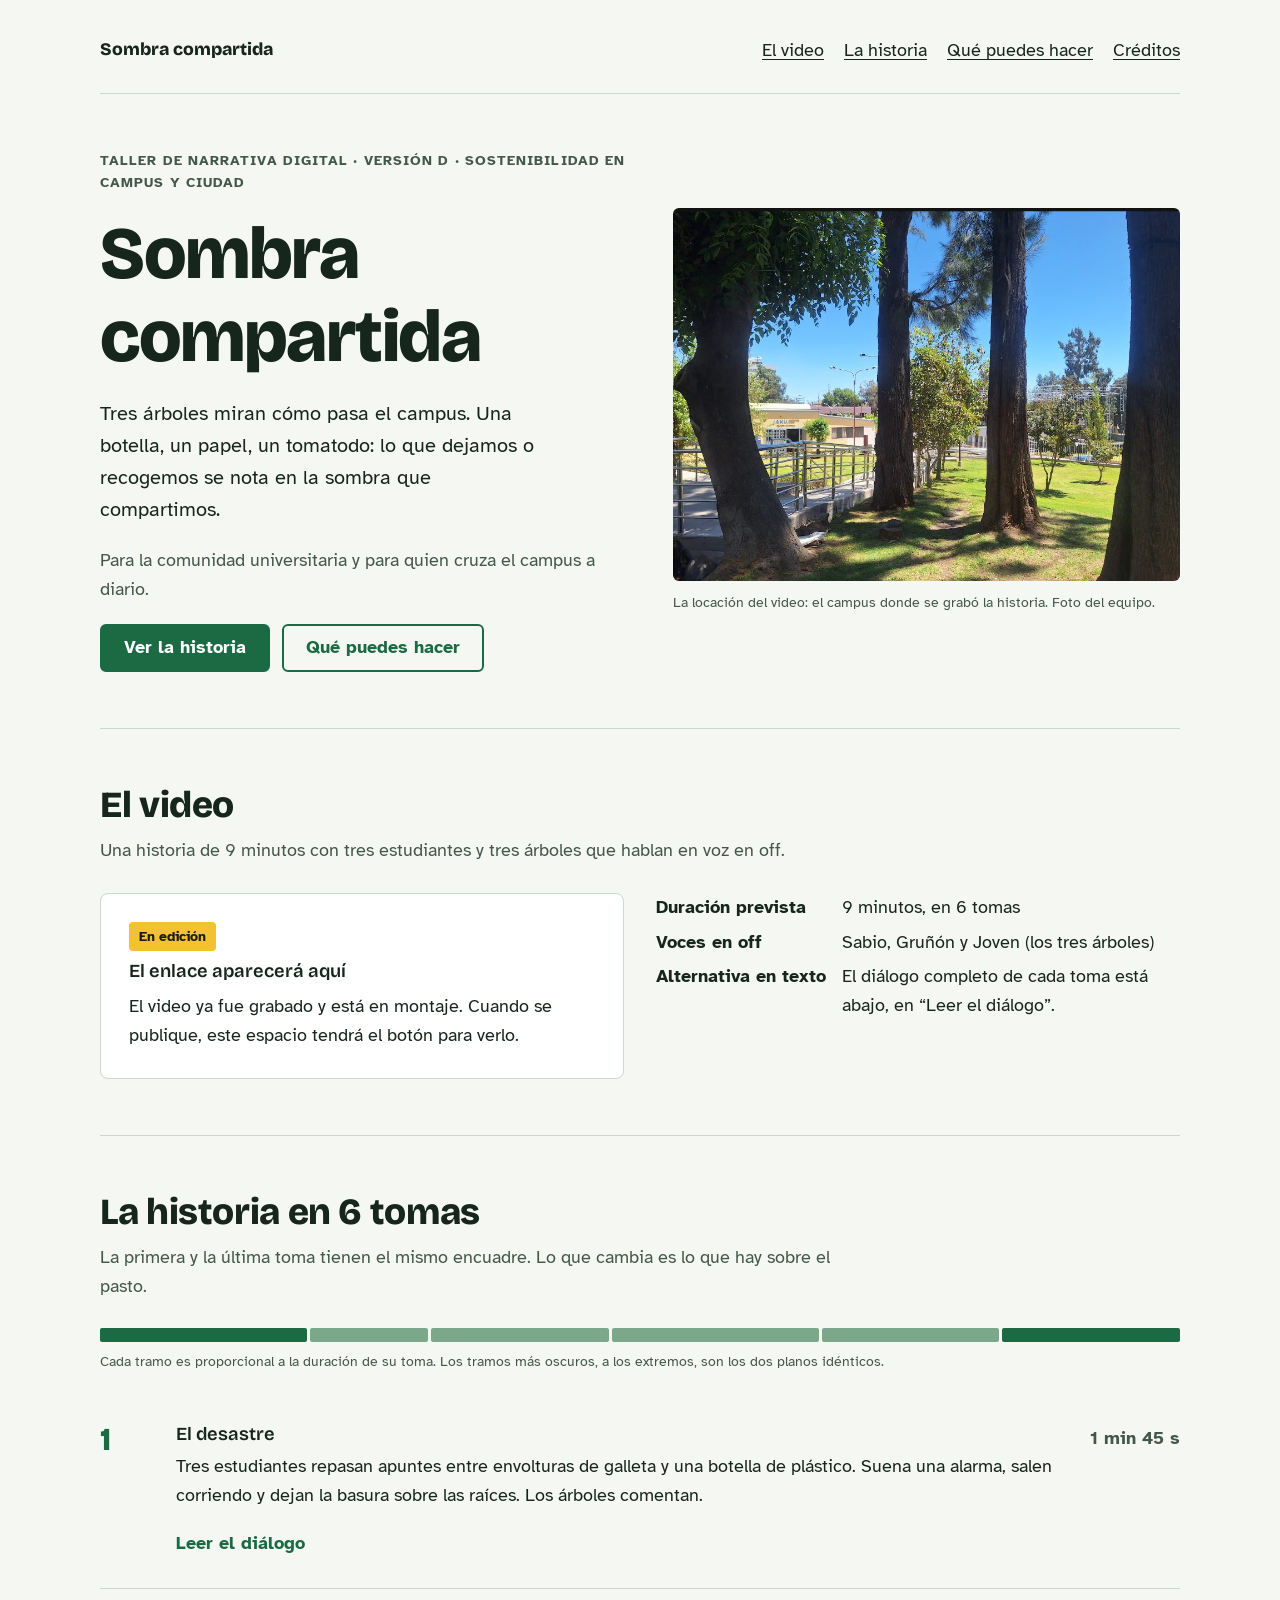
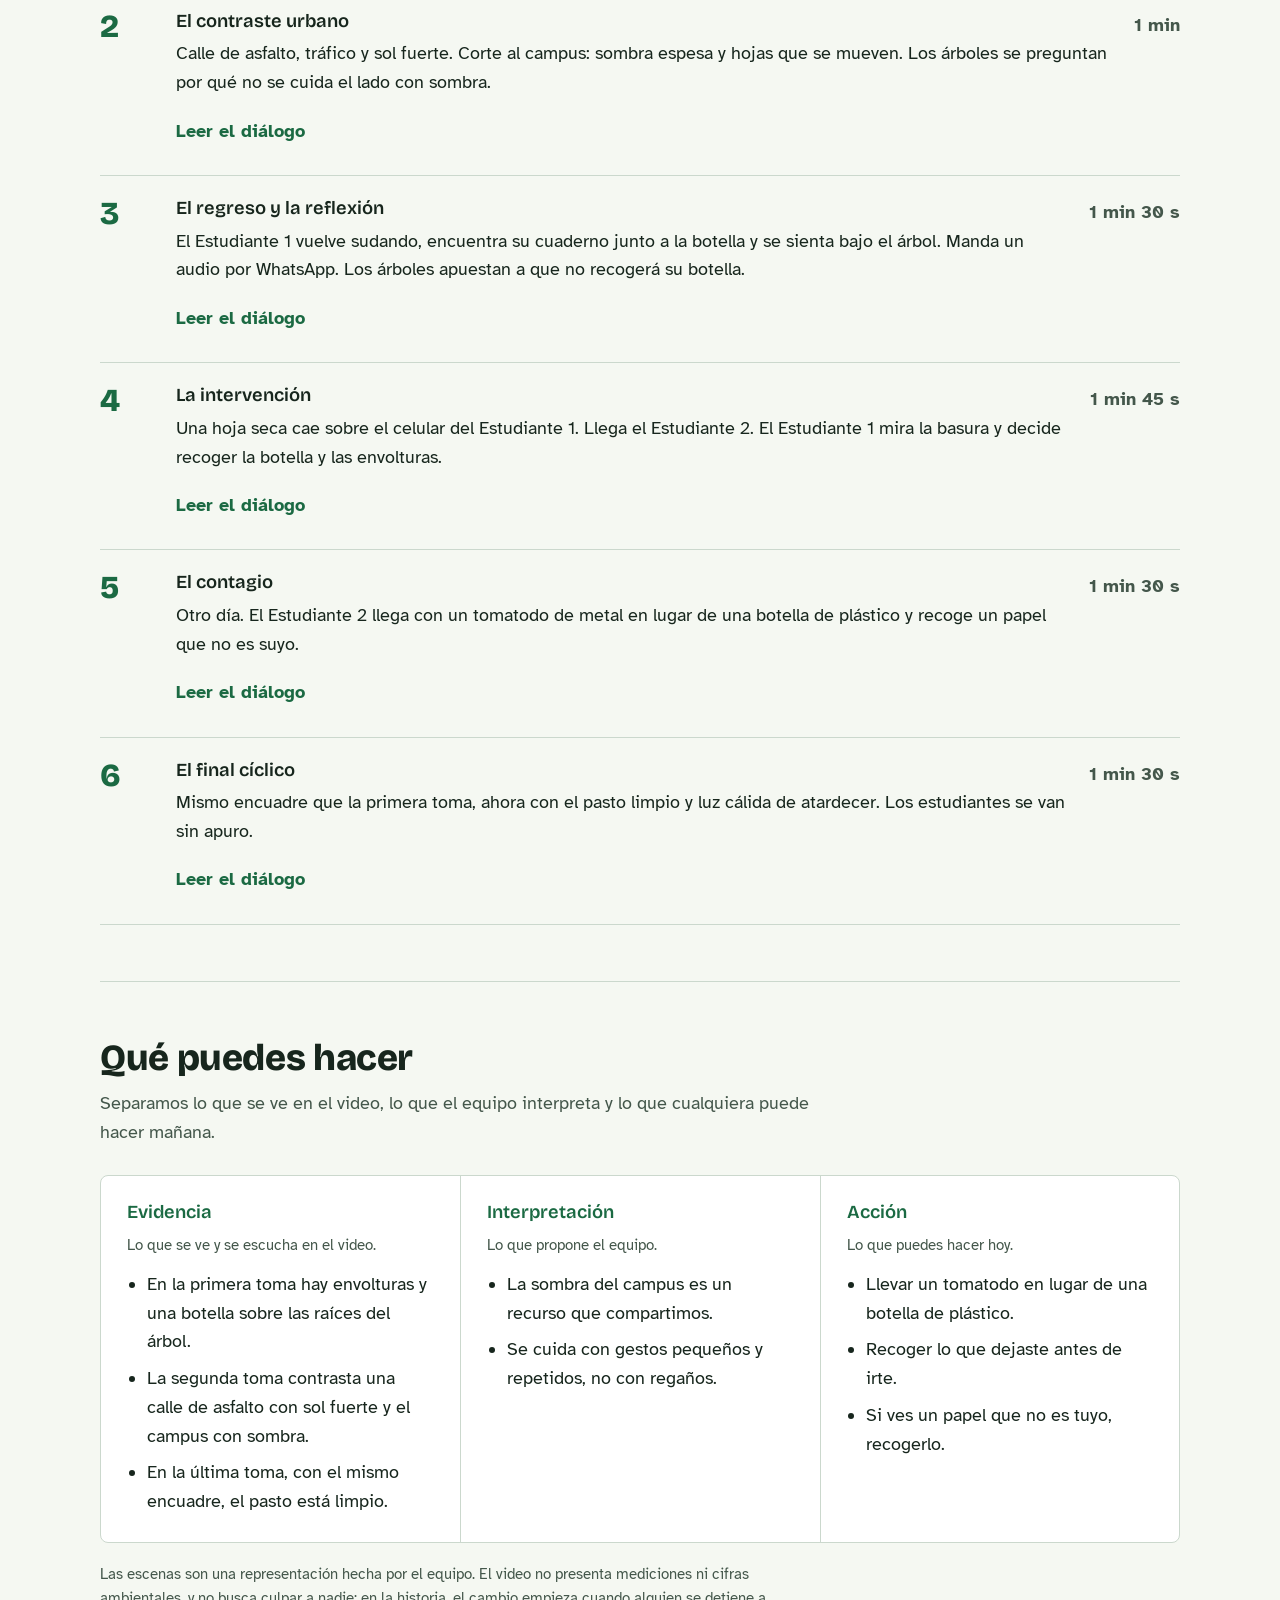
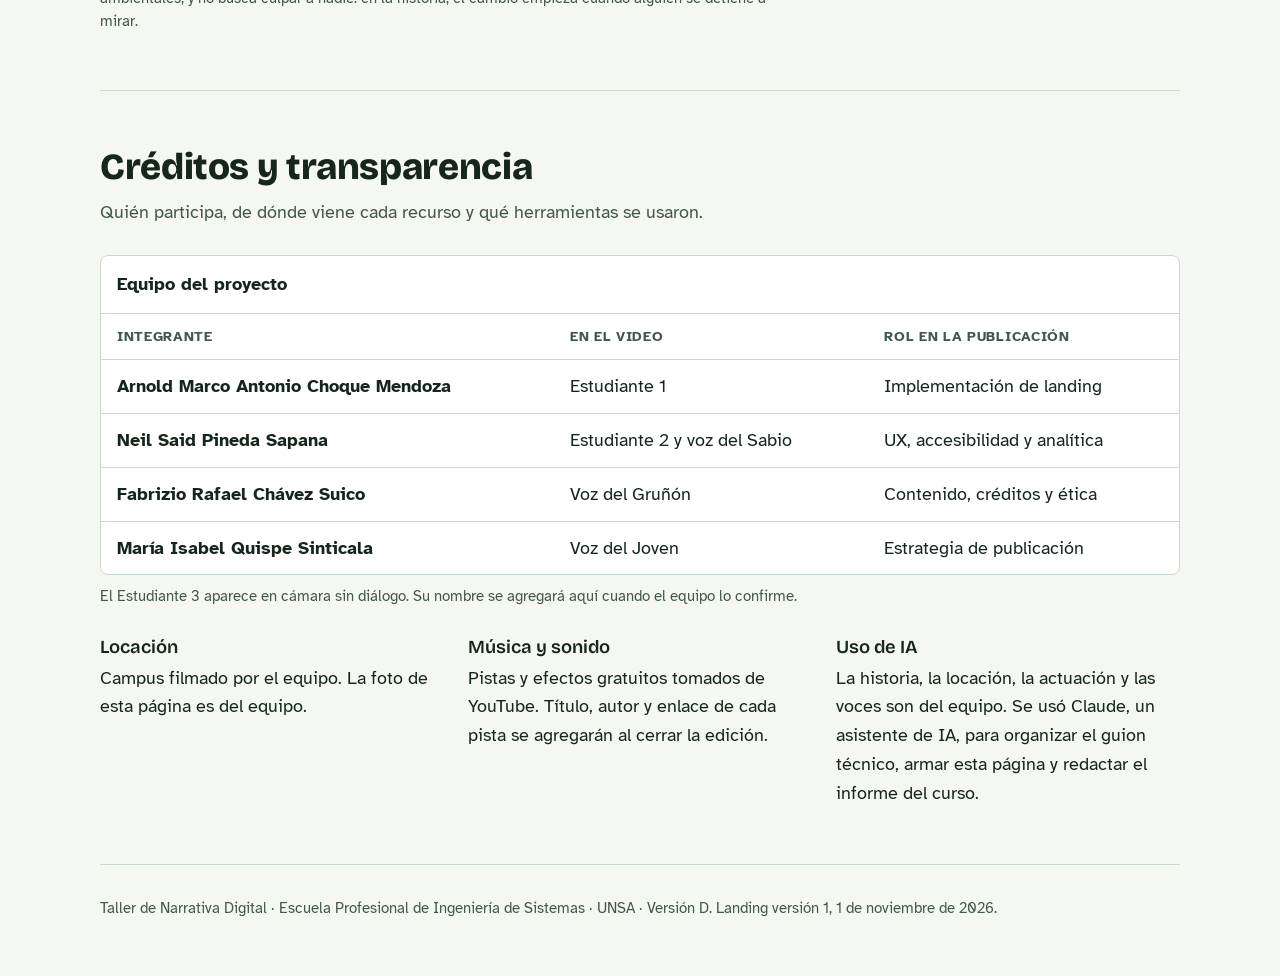
==== index.html @ 6f56a8e7 "Add files via upload" ====
<!doctype html>
<html lang="es">
<head>
<meta charset="utf-8">
<meta name="viewport" content="width=device-width, initial-scale=1, viewport-fit=cover">
<meta name="description" content="Video y landing de Sombra compartida, Taller de Narrativa Digital, UNSA.">
<title>Sombra compartida</title>

<link rel="preconnect" href="https://fonts.googleapis.com">
<link rel="preconnect" href="https://fonts.gstatic.com" crossorigin>
<link rel="stylesheet" href="https://fonts.googleapis.com/css2?family=Atkinson+Hyperlegible:ital,wght@0,400;0,700;1,400&family=Bricolage+Grotesque:opsz,wght@12..96,600;12..96,800&display=swap">
<style>
/* Concepto: página de lectura clara, como la sombra de un árbol sobre el pasto.
   Hero partido (título + foto real de la locación), línea de tiempo proporcional
   de las 6 tomas (la primera y la última comparten color: final cíclico) y una
   sección que separa evidencia, interpretación y acción. */
:root {
  --bg: #F5F8F2;
  --surface: #FFFFFF;
  --fg: #17261D;
  --muted: #44574B;
  --line: #CBD8CD;
  --accent: #1B6A43;
  --accent-ink: #FFFFFF;
  --sun: #F2C230;
  --loop: #1B6A43;
  --mid: #7BA88A;
  --focus: #0B57D0;
  --font-display: "Bricolage Grotesque", "Trebuchet MS", "Segoe UI", sans-serif;
  --font-body: "Atkinson Hyperlegible", "Segoe UI", Verdana, sans-serif;
}
@media (prefers-color-scheme: dark) {
  :root:not([data-theme="light"]) {
    --bg: #0E1913; --surface: #16251C; --fg: #E8F1EA; --muted: #B3C6B8;
    --line: #2C4235; --accent: #8FD8AB; --accent-ink: #0E1913; --sun: #F2C230;
    --loop: #8FD8AB; --mid: #4C7A5C; --focus: #9DC1FF; color-scheme: dark;
  }
}
:root[data-theme="dark"] {
  --bg: #0E1913; --surface: #16251C; --fg: #E8F1EA; --muted: #B3C6B8;
  --line: #2C4235; --accent: #8FD8AB; --accent-ink: #0E1913; --sun: #F2C230;
  --loop: #8FD8AB; --mid: #4C7A5C; --focus: #9DC1FF; color-scheme: dark;
}

* { box-sizing: border-box; }
body {
  background: var(--bg); color: var(--fg);
  font-family: var(--font-body); font-size: 18px; line-height: 1.6;
  padding-left: max(16px, env(safe-area-inset-left, 0px));
  padding-right: max(16px, env(safe-area-inset-right, 0px));
  padding-block: 0;
}
.wrap { max-width: 1080px; margin-inline: auto; }
h1, h2, h3 { font-family: var(--font-display); line-height: 1.12; text-wrap: balance; margin: 0; }
h1 { font-size: clamp(2.6rem, 8vw, 4.6rem); font-weight: 800; letter-spacing: -0.02em; }
h2 { font-size: clamp(1.7rem, 4.5vw, 2.3rem); font-weight: 800; letter-spacing: -0.01em; }
h3 { font-size: 1.15rem; font-weight: 600; }
p { margin: 0; }
a { color: var(--accent); text-underline-offset: 3px; }
:focus-visible { outline: 3px solid var(--focus); outline-offset: 3px; border-radius: 2px; }

.skip { position: absolute; left: 8px; top: -80px; background: var(--fg); color: var(--bg);
  padding: 10px 16px; z-index: 20; border-radius: 4px; }
.skip:focus { top: 8px; }

header.top { display: flex; flex-wrap: wrap; gap: 8px 24px; align-items: center;
  justify-content: space-between; padding-block: 18px; border-bottom: 1px solid var(--line); }
.brand { font-family: var(--font-display); font-weight: 800; font-size: 1.1rem; color: var(--fg); text-decoration: none; }
nav ul { display: flex; flex-wrap: wrap; gap: 4px 20px; list-style: none; margin: 0; padding: 0; }
nav a { display: inline-block; padding: 10px 0; color: var(--fg); min-height: 44px; }

.hero { display: grid; grid-template-columns: 1.05fr 1fr; gap: 40px; align-items: center; padding-block: 56px; }
.eyebrow { font-size: 0.85rem; letter-spacing: 0.08em; text-transform: uppercase; color: var(--muted); font-weight: 700; }
.hero-copy { display: flex; flex-direction: column; gap: 20px; min-width: 0; }
.promise { font-size: 1.25rem; max-width: 34ch; }
.audience { color: var(--muted); max-width: 44ch; }
.cta-row { display: flex; flex-wrap: wrap; gap: 12px; }
.btn { display: inline-flex; align-items: center; min-height: 48px; padding: 0 22px; border-radius: 6px;
  font-weight: 700; text-decoration: none; border: 2px solid var(--accent); }
.btn.primary { background: var(--accent); color: var(--accent-ink); }
.btn.secondary { color: var(--accent); background: transparent; }
figure { margin: 0; min-width: 0; }
figure img { display: block; width: 100%; height: auto; border-radius: 6px; }
figcaption { font-size: 0.9rem; color: var(--muted); margin-top: 10px; }

section { padding-block: 56px; border-top: 1px solid var(--line); }
.section-head { display: flex; flex-direction: column; gap: 10px; max-width: 62ch; margin-bottom: 28px; }
.lead { color: var(--muted); }

/* Video */
.video-box { display: grid; grid-template-columns: 1fr 1fr; gap: 32px; align-items: start; }
.video-state { background: var(--surface); border: 1px solid var(--line); border-radius: 8px; padding: 28px;
  display: flex; flex-direction: column; gap: 10px; min-width: 0; }
.status { display: inline-block; width: fit-content; background: var(--sun); color: #1A1A1A;
  font-weight: 700; font-size: 0.85rem; padding: 4px 10px; border-radius: 4px; }
dl.facts { display: grid; grid-template-columns: auto 1fr; gap: 6px 16px; margin: 0; }
dl.facts dt { font-weight: 700; }
dl.facts dd { margin: 0; }

/* Línea de tiempo */
.strip { display: flex; gap: 3px; height: 14px; margin-bottom: 8px; }
.strip span { border-radius: 2px; background: var(--mid); }
.strip span.loop { background: var(--loop); }
.strip-note { font-size: 0.9rem; color: var(--muted); margin-bottom: 28px; }
ol.tomas { list-style: none; margin: 0; padding: 0; display: grid; gap: 0; counter-reset: toma; }
ol.tomas > li { display: grid; grid-template-columns: 56px 1fr auto; gap: 8px 20px; padding-block: 22px;
  border-bottom: 1px solid var(--line); counter-increment: toma; }
ol.tomas > li::before { content: counter(toma); font-family: var(--font-display); font-weight: 800;
  font-size: 2rem; color: var(--accent); line-height: 1; }
.toma-body { display: flex; flex-direction: column; gap: 8px; min-width: 0; }
.dur { font-weight: 700; white-space: nowrap; color: var(--muted); }
details { margin-top: 4px; }
summary { cursor: pointer; font-weight: 700; color: var(--accent); min-height: 44px; display: flex; align-items: center; }
.dialogo { display: flex; flex-direction: column; gap: 8px; padding: 4px 0 8px; max-width: 62ch; }
.dialogo p b { font-weight: 700; }
.dialogo p i { color: var(--muted); }

/* Evidencia / interpretación / acción */
.triad { display: grid; grid-template-columns: repeat(3, 1fr); gap: 0; border: 1px solid var(--line);
  border-radius: 8px; background: var(--surface); overflow: hidden; }
.triad > div { padding: 26px; display: flex; flex-direction: column; gap: 12px; min-width: 0; }
.triad > div + div { border-left: 1px solid var(--line); }
.triad h3 { color: var(--accent); }
.triad ul { margin: 0; padding-left: 1.1em; display: flex; flex-direction: column; gap: 8px; }
.small { font-size: 0.92rem; color: var(--muted); }
.callout { margin-top: 20px; max-width: 70ch; }

/* Créditos */
.table-scroll { overflow-x: auto; border: 1px solid var(--line); border-radius: 8px; background: var(--surface); }
table { border-collapse: collapse; width: 100%; min-width: 560px; }
caption { text-align: left; padding: 14px 16px; font-weight: 700; }
th, td { text-align: left; padding: 12px 16px; border-top: 1px solid var(--line); vertical-align: top; }
thead th { font-size: 0.85rem; letter-spacing: 0.05em; text-transform: uppercase; color: var(--muted); }
.credits-grid { display: grid; grid-template-columns: repeat(3, 1fr); gap: 24px; margin-top: 28px; }
.credits-grid > div { display: flex; flex-direction: column; gap: 6px; min-width: 0; }

footer { border-top: 1px solid var(--line); padding-block: 32px 48px; color: var(--muted); font-size: 0.92rem; }

@media (max-width: 800px) {
  .hero, .video-box { grid-template-columns: 1fr; }
  .hero { padding-block: 36px; gap: 28px; }
  .triad, .credits-grid { grid-template-columns: 1fr; }
  .triad > div + div { border-left: 0; border-top: 1px solid var(--line); }
  ol.tomas > li { grid-template-columns: 40px 1fr; }
  ol.tomas > li .dur { grid-column: 2; }
  section { padding-block: 40px; }
}
@media (prefers-reduced-motion: reduce) { * { scroll-behavior: auto !important; } }
</style>
</head>
<body>

<div lang="es">
<a class="skip" href="#contenido">Saltar al contenido</a>

<div class="wrap">
  <header class="top">
    <a class="brand" href="#inicio">Sombra compartida</a>
    <nav aria-label="Secciones de la página">
      <ul>
        <li><a href="#video">El video</a></li>
        <li><a href="#historia">La historia</a></li>
        <li><a href="#accion">Qué puedes hacer</a></li>
        <li><a href="#creditos">Créditos</a></li>
      </ul>
    </nav>
  </header>

  <main id="contenido">
    <div class="hero" id="inicio">
      <div class="hero-copy">
        <p class="eyebrow">Taller de Narrativa Digital · Versión D · Sostenibilidad en campus y ciudad</p>
        <h1>Sombra compartida</h1>
        <p class="promise">Tres árboles miran cómo pasa el campus. Una botella, un papel, un tomatodo: lo que dejamos o recogemos se nota en la sombra que compartimos.</p>
        <p class="audience">Para la comunidad universitaria y para quien cruza el campus a diario.</p>
        <div class="cta-row">
          <a class="btn primary" href="#historia">Ver la historia</a>
          <a class="btn secondary" href="#accion">Qué puedes hacer</a>
        </div>
      </div>
      <figure>
        <img src="[data-uri]" width="912" height="671"
          alt="Césped del campus con tres troncos grandes de árboles en primer plano. La sombra de las copas cae sobre el pasto. A la izquierda hay un pasamanos metálico y, al fondo, un edificio bajo bajo un cielo despejado.">
        <figcaption>La locación del video: el campus donde se grabó la historia. Foto del equipo.</figcaption>
      </figure>
    </div>

    <section id="video" aria-labelledby="t-video">
      <div class="section-head">
        <h2 id="t-video">El video</h2>
        <p class="lead">Una historia de 9 minutos con tres estudiantes y tres árboles que hablan en voz en off.</p>
      </div>
      <div class="video-box">
        <div class="video-state">
          <span class="status">En edición</span>
          <h3>El enlace aparecerá aquí</h3>
          <p>El video ya fue grabado y está en montaje. Cuando se publique, este espacio tendrá el botón para verlo.</p>
        </div>
        <dl class="facts">
          <dt>Duración prevista</dt><dd>9 minutos, en 6 tomas</dd>
          <dt>Voces en off</dt><dd>Sabio, Gruñón y Joven (los tres árboles)</dd>
          <dt>Alternativa en texto</dt><dd>El diálogo completo de cada toma está abajo, en “Leer el diálogo”.</dd>
        </dl>
      </div>
    </section>

    <section id="historia" aria-labelledby="t-historia">
      <div class="section-head">
        <h2 id="t-historia">La historia en 6 tomas</h2>
        <p class="lead">La primera y la última toma tienen el mismo encuadre. Lo que cambia es lo que hay sobre el pasto.</p>
      </div>
      <div class="strip" aria-hidden="true">
        <span class="loop" style="flex: 105"></span>
        <span style="flex: 60"></span>
        <span style="flex: 90"></span>
        <span style="flex: 105"></span>
        <span style="flex: 90"></span>
        <span class="loop" style="flex: 90"></span>
      </div>
      <p class="strip-note">Cada tramo es proporcional a la duración de su toma. Los tramos más oscuros, a los extremos, son los dos planos idénticos.</p>

      <ol class="tomas">
        <li>
          <div class="toma-body">
            <h3>El desastre</h3>
            <p>Tres estudiantes repasan apuntes entre envolturas de galleta y una botella de plástico. Suena una alarma, salen corriendo y dejan la basura sobre las raíces. Los árboles comentan.</p>
            <details><summary>Leer el diálogo</summary>
              <div class="dialogo">
                <p><b>Estudiante 1:</b> No entiendo nada de esta lectura. El profe de Estadística no va a perdonar ni un minuto de tardanza.</p>
                <p><b>Estudiante 2:</b> Ya, relájate. Come algo, te va a bajar el azúcar. <i>(Señala los restos de galleta).</i> ¡Uy, son las 10:05!</p>
                <p><b>Estudiante 1:</b> ¡Corre, corre!</p>
                <p><i>Los estudiantes agarran sus mochilas y salen corriendo. Dejan la basura sobre las raíces. Silencio, solo el viento.</i></p>
                <p><b>Gruñón (voz en off):</b> ¡Bravo! ¡Excelente! ¡Aplausos para la juventud del futuro! Otra botella para mi colección. A este paso me van a brotar tapas de refresco en lugar de hojas.</p>
                <p><b>Sabio (voz en off):</b> Inhala, vecino... exhala. Tienen exámenes. La mente humana se llena tanto de números que olvidan dónde pisan.</p>
                <p><b>Joven (voz en off):</b> Disculpen... ¿qué es un examen? ¿Es esa plaga que les hace tirar hojas que no se pudren?</p>
                <p><b>Gruñón (voz en off):</b> Peor, renacuajo. Se llama “indiferencia”.</p>
              </div>
            </details>
          </div>
          <p class="dur">1 min 45 s</p>
        </li>
        <li>
          <div class="toma-body">
            <h3>El contraste urbano</h3>
            <p>Calle de asfalto, tráfico y sol fuerte. Corte al campus: sombra espesa y hojas que se mueven. Los árboles se preguntan por qué no se cuida el lado con sombra.</p>
            <details><summary>Leer el diálogo</summary>
              <div class="dialogo">
                <p><b>Joven (voz en off):</b> Pero... si allá afuera el aire raspa y quema, ¿por qué no cuidan este lado donde hay sombra?</p>
                <p><b>Sabio (voz en off):</b> Porque viven en una ciudad de cemento y creen que la naturaleza es solo un adorno en su camino.</p>
                <p><b>Gruñón (voz en off):</b> Adorno mi corteza. ¡Somos el único aire acondicionado que funciona gratis en diez cuadras a la redonda y nos pagan con basura!</p>
              </div>
            </details>
          </div>
          <p class="dur">1 min</p>
        </li>
        <li>
          <div class="toma-body">
            <h3>El regreso y la reflexión</h3>
            <p>El Estudiante 1 vuelve sudando, encuentra su cuaderno junto a la botella y se sienta bajo el árbol. Manda un audio por WhatsApp. Los árboles apuestan a que no recogerá su botella.</p>
            <details><summary>Leer el diálogo</summary>
              <div class="dialogo">
                <p><b>Estudiante 1</b> <i>(grabando audio, voz cansada)</i><b>:</b> Sí, encontré el cuaderno... No, no te imaginas el horno que es la avenida allá afuera. El asfalto literalmente quema. Me quedo cinco minutos aquí en la sombra respirando y voy para allá.</p>
                <p><b>Gruñón (voz en off):</b> Míralo. Viene a usar mi Wi-Fi de sombra y a ignorar su propia botella. Apostamos cien litros de savia a que no la recoge.</p>
                <p><b>Sabio (voz en off):</b> Observa, aprendiz. A veces, la piel necesita sentir el calor del asfalto para valorar la frescura de una hoja.</p>
              </div>
            </details>
          </div>
          <p class="dur">1 min 30 s</p>
        </li>
        <li>
          <div class="toma-body">
            <h3>La intervención</h3>
            <p>Una hoja seca cae sobre el celular del Estudiante 1. Llega el Estudiante 2. El Estudiante 1 mira la basura y decide recoger la botella y las envolturas.</p>
            <details><summary>Leer el diálogo</summary>
              <div class="dialogo">
                <p><b>Estudiante 2:</b> ¿Qué haces ahí pasmado? Pensé que ya venías.</p>
                <p><b>Estudiante 1</b> <i>(mirando la hoja y luego la basura en el suelo)</i><b>:</b> Mira esto. Afuera no se puede ni respirar por el humo, y el único lugar que nos da sombra gratis lo tenemos así. Parecemos idiotas.</p>
                <p><b>Estudiante 2:</b> Es solo una botella. Más tarde pasa el personal de limpieza.</p>
                <p><b>Estudiante 1:</b> Ese es el problema. Siempre creemos que es trabajo de otro. <i>(Se agacha y recoge la botella y las envolturas).</i> Estudiamos para arreglar el país y ni siquiera cuidamos donde nos sentamos. Vamos.</p>
                <p><b>Joven (voz en off):</b> ¡Se dio cuenta! ¡Se llevó la plaga de colores!</p>
                <p><b>Gruñón (voz en off)</b> <i>(murmurando)</i><b>:</b> Bueno... supongo que no todos tienen la madera podrida.</p>
              </div>
            </details>
          </div>
          <p class="dur">1 min 45 s</p>
        </li>
        <li>
          <div class="toma-body">
            <h3>El contagio</h3>
            <p>Otro día. El Estudiante 2 llega con un tomatodo de metal en lugar de una botella de plástico y recoge un papel que no es suyo.</p>
            <details><summary>Leer el diálogo</summary>
              <div class="dialogo">
                <p><b>Estudiante 2</b> <i>(mostrando el tomatodo)</i><b>:</b> Me compré el que me dijiste. Al menos aquí el agua aguanta fría toda la mañana.</p>
                <p><b>Estudiante 1:</b> Y le ahorraste un par de botellas al abuelo de aquí. <i>(Le da un par de palmadas suaves al tronco del árbol).</i></p>
                <p><b>Gruñón (voz en off):</b> Oye, oye, sin confianzas... aunque... que me rasque un poquito más a la izquierda no estaría mal.</p>
                <p><b>Sabio (voz en off):</b> Te lo dije, vecino. La sostenibilidad no nace de un regaño. Nace cuando entienden que no somos un adorno, somos su refugio.</p>
              </div>
            </details>
          </div>
          <p class="dur">1 min 30 s</p>
        </li>
        <li>
          <div class="toma-body">
            <h3>El final cíclico</h3>
            <p>Mismo encuadre que la primera toma, ahora con el pasto limpio y luz cálida de atardecer. Los estudiantes se van sin apuro.</p>
            <details><summary>Leer el diálogo</summary>
              <div class="dialogo">
                <p><b>Estudiante 2:</b> Hora de irnos. ¿Llevan todo?</p>
                <p><b>Estudiante 1</b> <i>(revisando el pasto)</i><b>:</b> Todo limpio. Nos vemos.</p>
                <p><b>Joven (voz en off):</b> Creo que sí están aprendiendo, señor Sabio.</p>
                <p><b>Gruñón (voz en off)</b> <i>(suspiro relajado)</i><b>:</b> Ah... qué paz. Ya casi no extraño el ruido del plástico.</p>
                <p><b>Sabio (voz en off):</b> Mientras cuiden de nuestras raíces, nosotros seguiremos dándoles sombra para cambiar su ciudad.</p>
              </div>
            </details>
          </div>
          <p class="dur">1 min 30 s</p>
        </li>
      </ol>
    </section>

    <section id="accion" aria-labelledby="t-accion">
      <div class="section-head">
        <h2 id="t-accion">Qué puedes hacer</h2>
        <p class="lead">Separamos lo que se ve en el video, lo que el equipo interpreta y lo que cualquiera puede hacer mañana.</p>
      </div>
      <div class="triad">
        <div>
          <h3>Evidencia</h3>
          <p class="small">Lo que se ve y se escucha en el video.</p>
          <ul>
            <li>En la primera toma hay envolturas y una botella sobre las raíces del árbol.</li>
            <li>La segunda toma contrasta una calle de asfalto con sol fuerte y el campus con sombra.</li>
            <li>En la última toma, con el mismo encuadre, el pasto está limpio.</li>
          </ul>
        </div>
        <div>
          <h3>Interpretación</h3>
          <p class="small">Lo que propone el equipo.</p>
          <ul>
            <li>La sombra del campus es un recurso que compartimos.</li>
            <li>Se cuida con gestos pequeños y repetidos, no con regaños.</li>
          </ul>
        </div>
        <div>
          <h3>Acción</h3>
          <p class="small">Lo que puedes hacer hoy.</p>
          <ul>
            <li>Llevar un tomatodo en lugar de una botella de plástico.</li>
            <li>Recoger lo que dejaste antes de irte.</li>
            <li>Si ves un papel que no es tuyo, recogerlo.</li>
          </ul>
        </div>
      </div>
      <p class="callout small">Las escenas son una representación hecha por el equipo. El video no presenta mediciones ni cifras ambientales, y no busca culpar a nadie: en la historia, el cambio empieza cuando alguien se detiene a mirar.</p>
    </section>

    <section id="creditos" aria-labelledby="t-creditos">
      <div class="section-head">
        <h2 id="t-creditos">Créditos y transparencia</h2>
        <p class="lead">Quién participa, de dónde viene cada recurso y qué herramientas se usaron.</p>
      </div>
      <div class="table-scroll" role="region" aria-label="Tabla de créditos, desplazable en horizontal" tabindex="0">
        <table>
          <caption>Equipo del proyecto</caption>
          <thead>
            <tr><th scope="col">Integrante</th><th scope="col">En el video</th><th scope="col">Rol en la publicación</th></tr>
          </thead>
          <tbody>
            <tr><th scope="row">Arnold Marco Antonio Choque Mendoza</th><td>Estudiante 1</td><td>Implementación de landing</td></tr>
            <tr><th scope="row">Neil Said Pineda Sapana</th><td>Estudiante 2 y voz del Sabio</td><td>UX, accesibilidad y analítica</td></tr>
            <tr><th scope="row">Fabrizio Rafael Chávez Suico</th><td>Voz del Gruñón</td><td>Contenido, créditos y ética</td></tr>
            <tr><th scope="row">María Isabel Quispe Sinticala</th><td>Voz del Joven</td><td>Estrategia de publicación</td></tr>
          </tbody>
        </table>
      </div>
      <p class="small" style="margin-top:10px">El Estudiante 3 aparece en cámara sin diálogo. Su nombre se agregará aquí cuando el equipo lo confirme.</p>

      <div class="credits-grid">
        <div>
          <h3>Locación</h3>
          <p>Campus filmado por el equipo. La foto de esta página es del equipo.</p>
        </div>
        <div>
          <h3>Música y sonido</h3>
          <p>Pistas y efectos gratuitos tomados de YouTube. Título, autor y enlace de cada pista se agregarán al cerrar la edición.</p>
        </div>
        <div>
          <h3>Uso de IA</h3>
          <p>La historia, la locación, la actuación y las voces son del equipo. Se usó Claude, un asistente de IA, para organizar el guion técnico, armar esta página y redactar el informe del curso.</p>
        </div>
      </div>
    </section>
  </main>

  <footer>
    <p>Taller de Narrativa Digital · Escuela Profesional de Ingeniería de Sistemas · UNSA · Versión D. Landing versión 1, 1 de noviembre de 2026.</p>
  </footer>
</div>
</div>

</body>
</html>
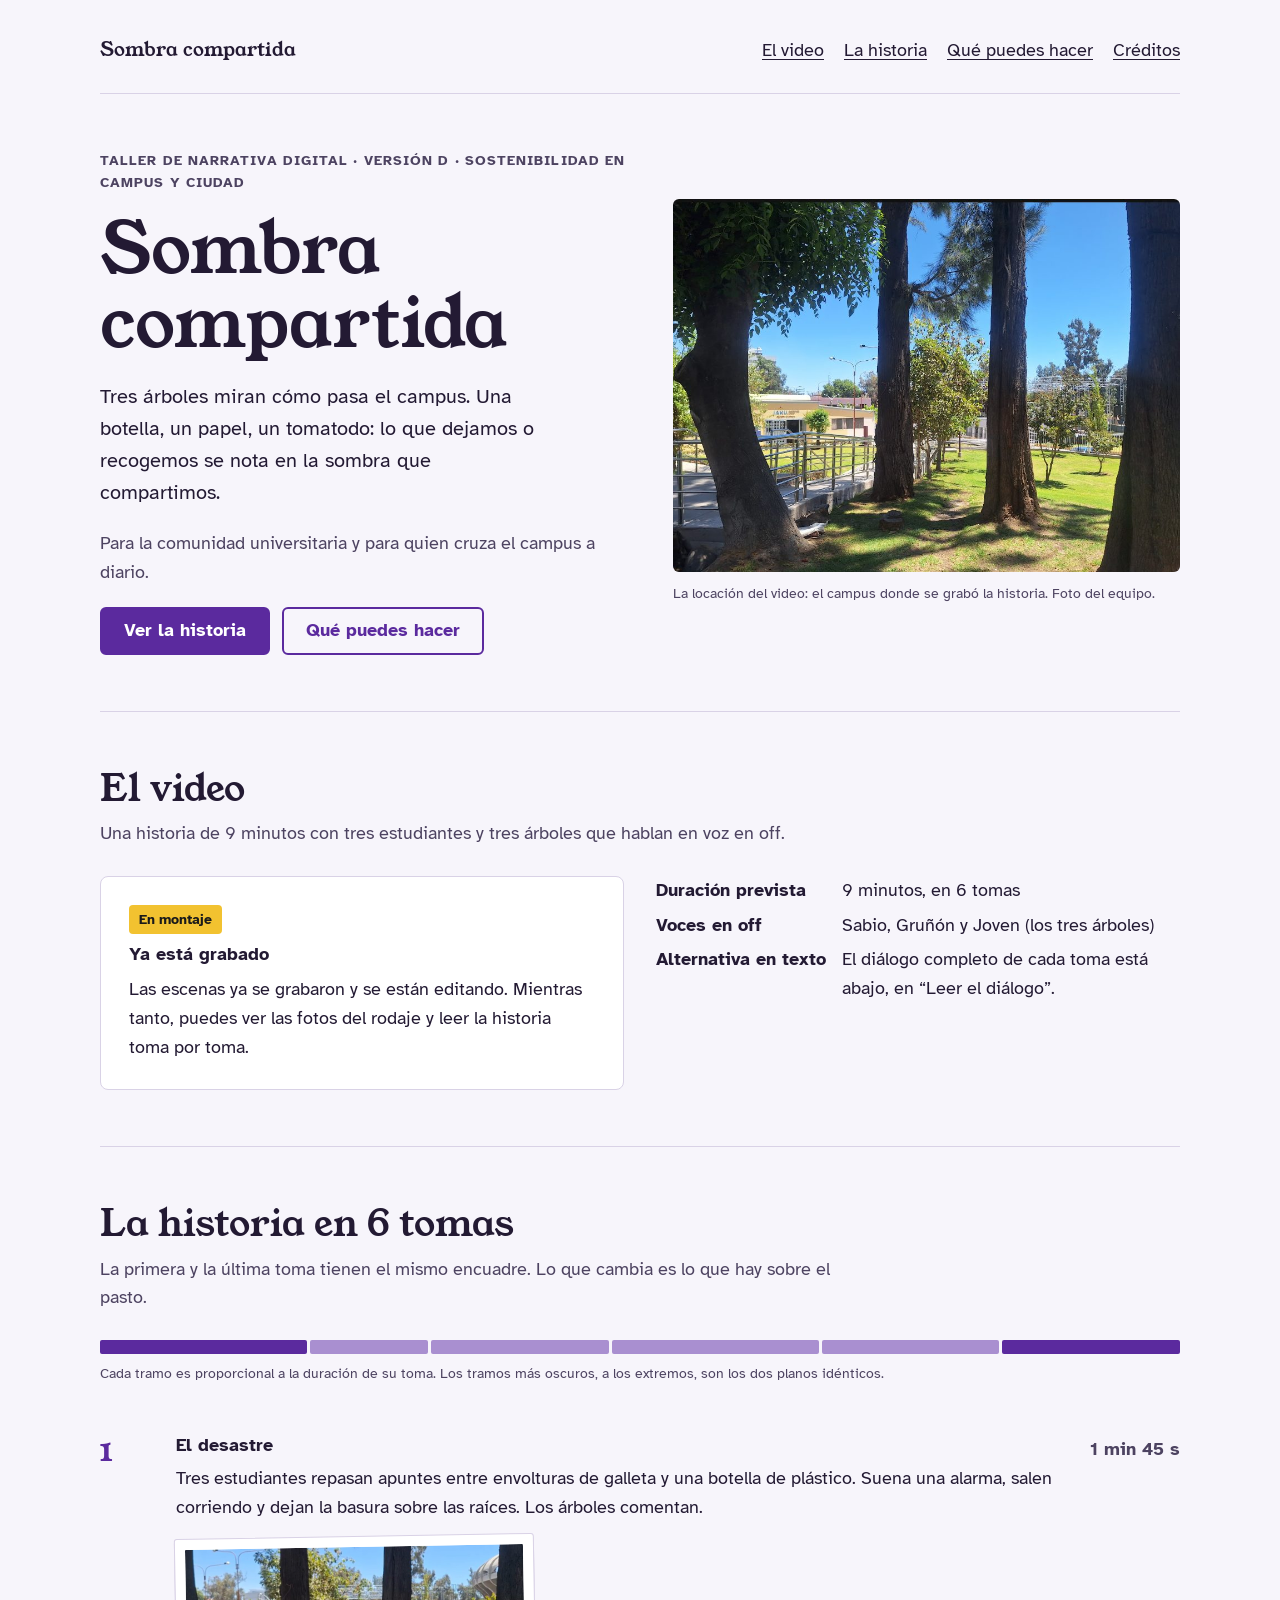
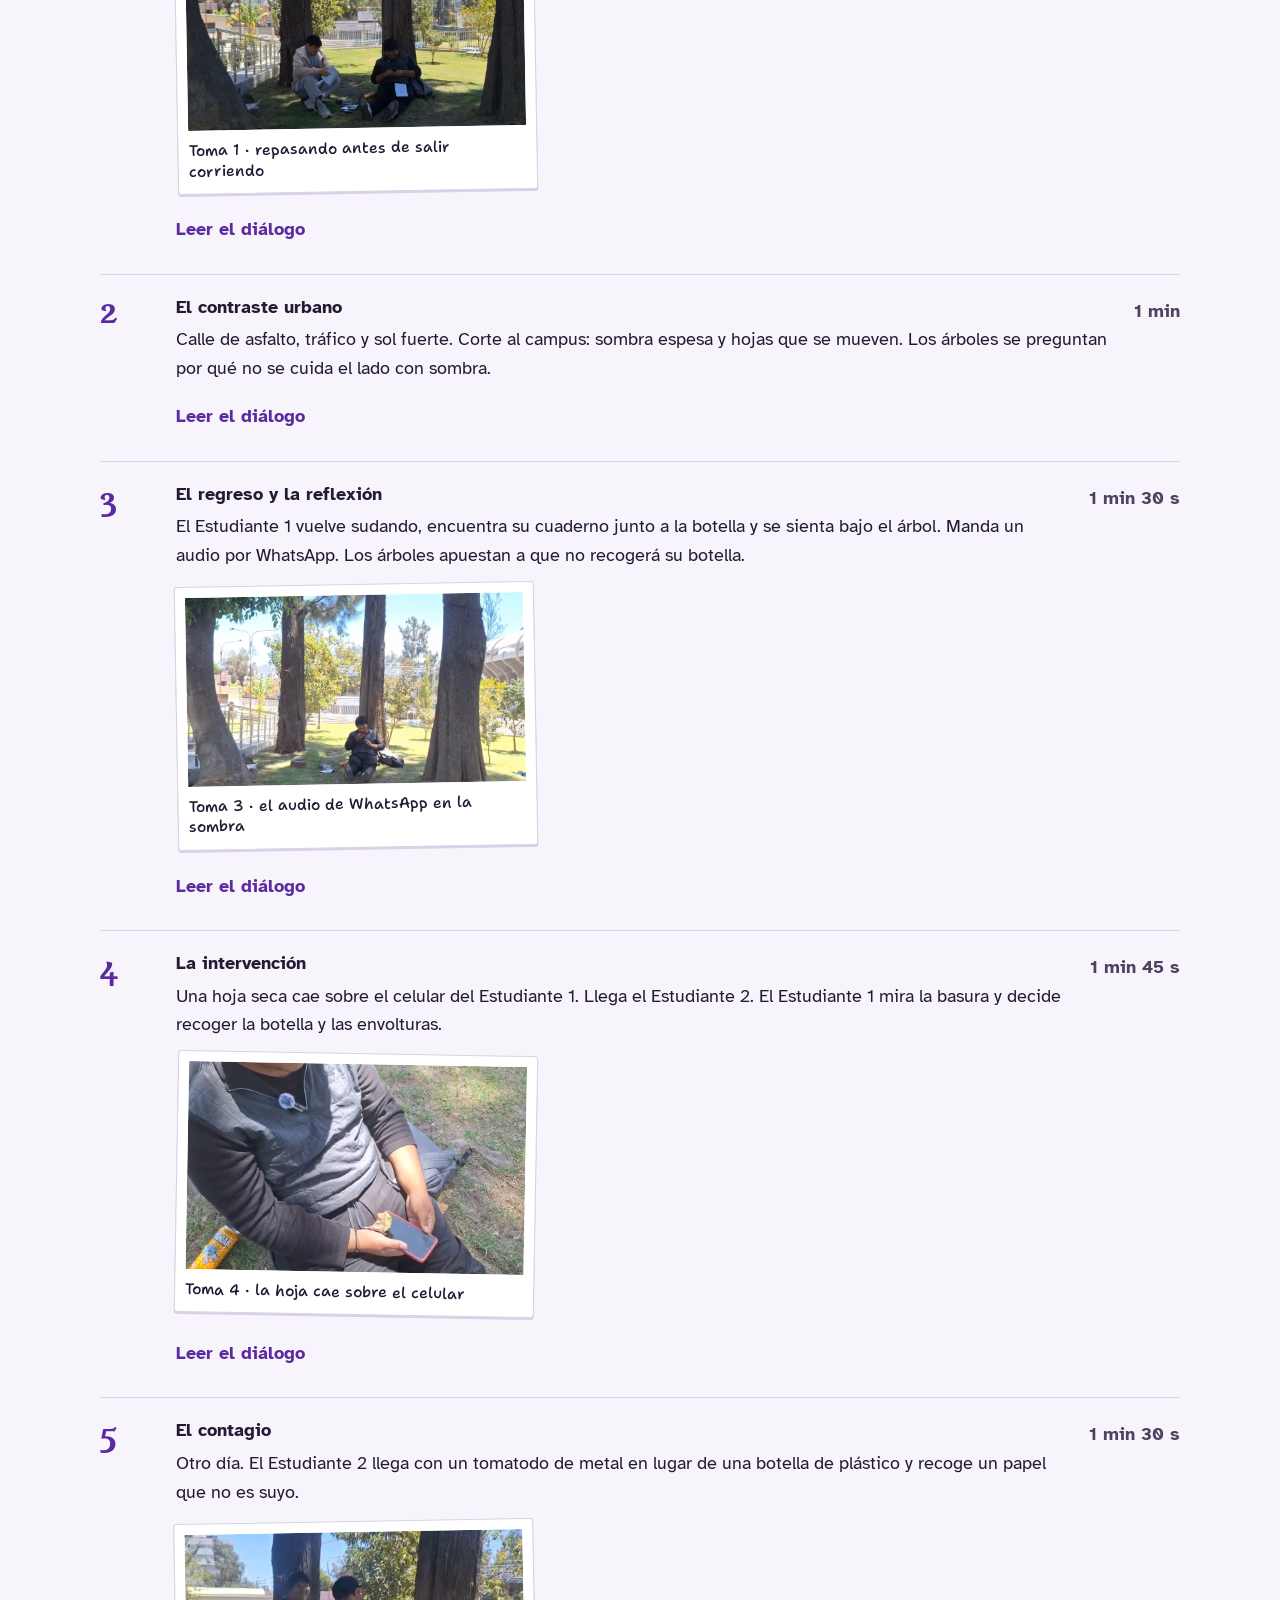
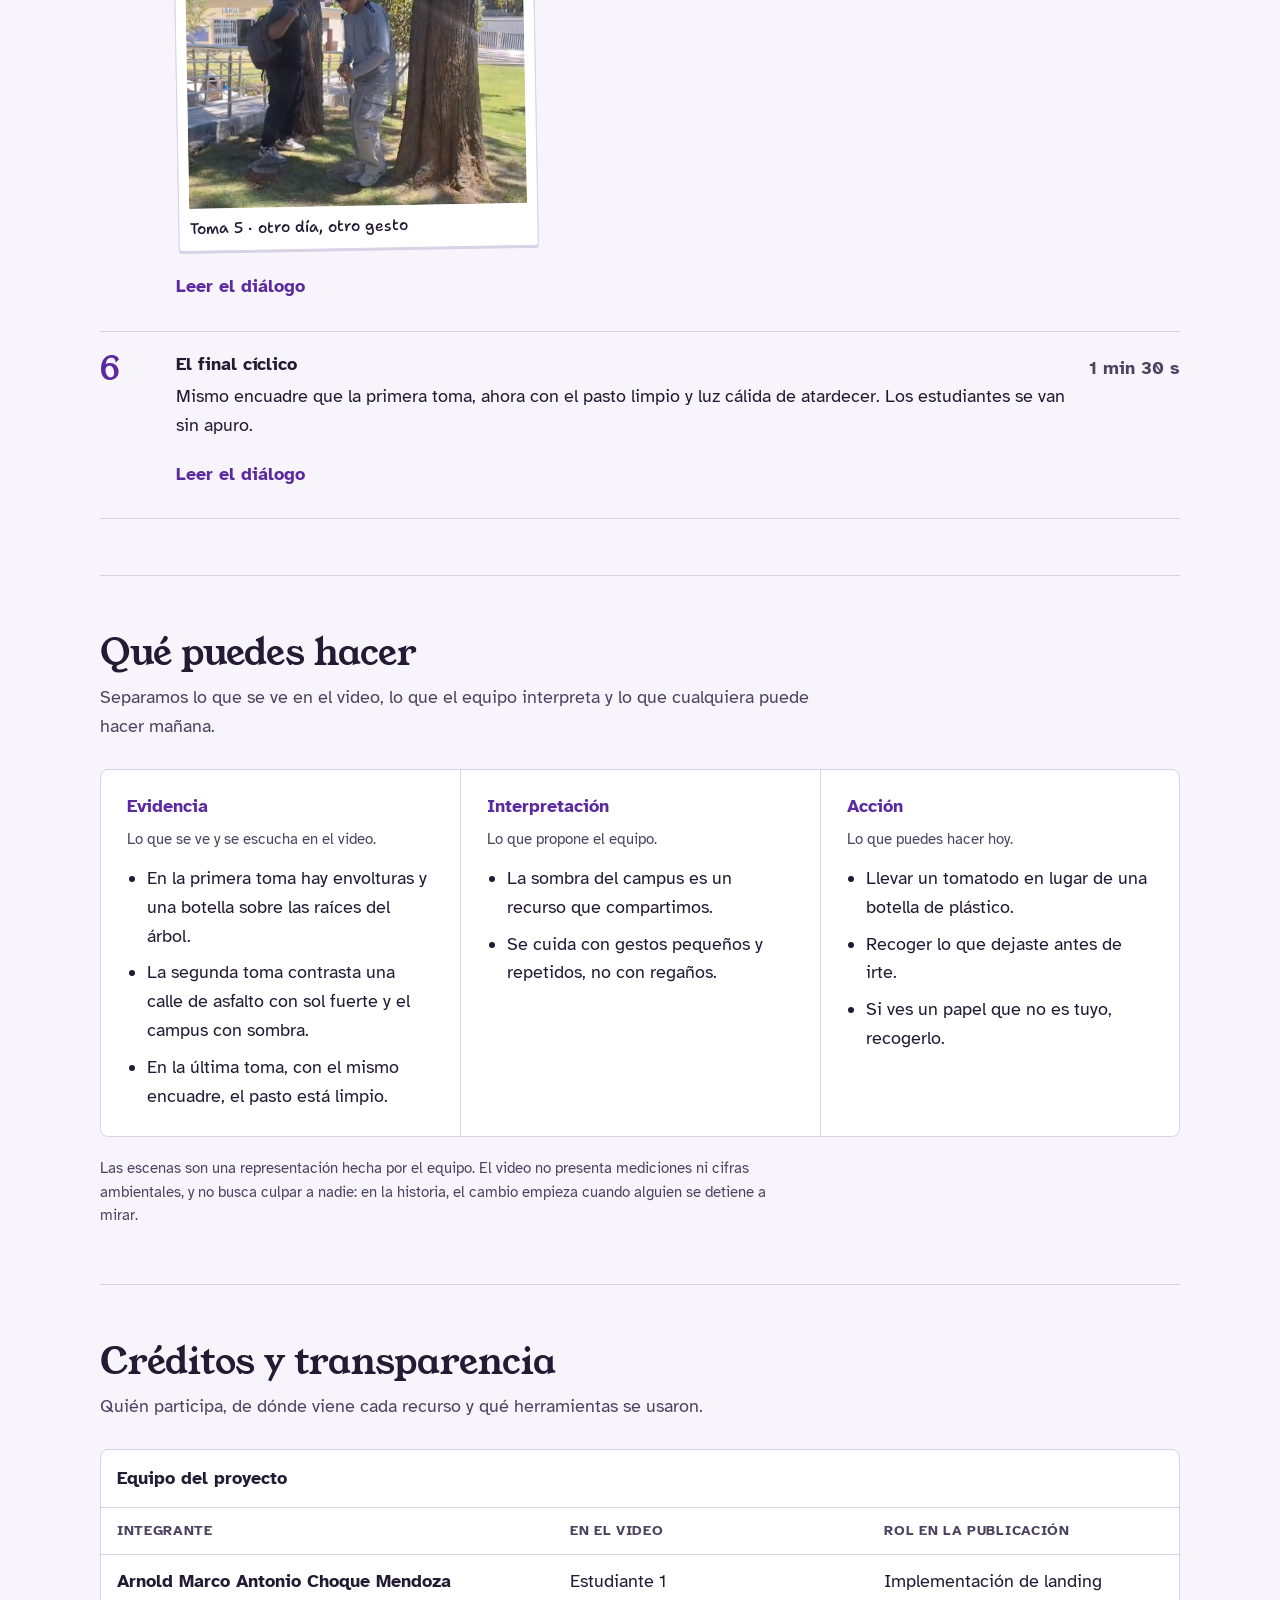
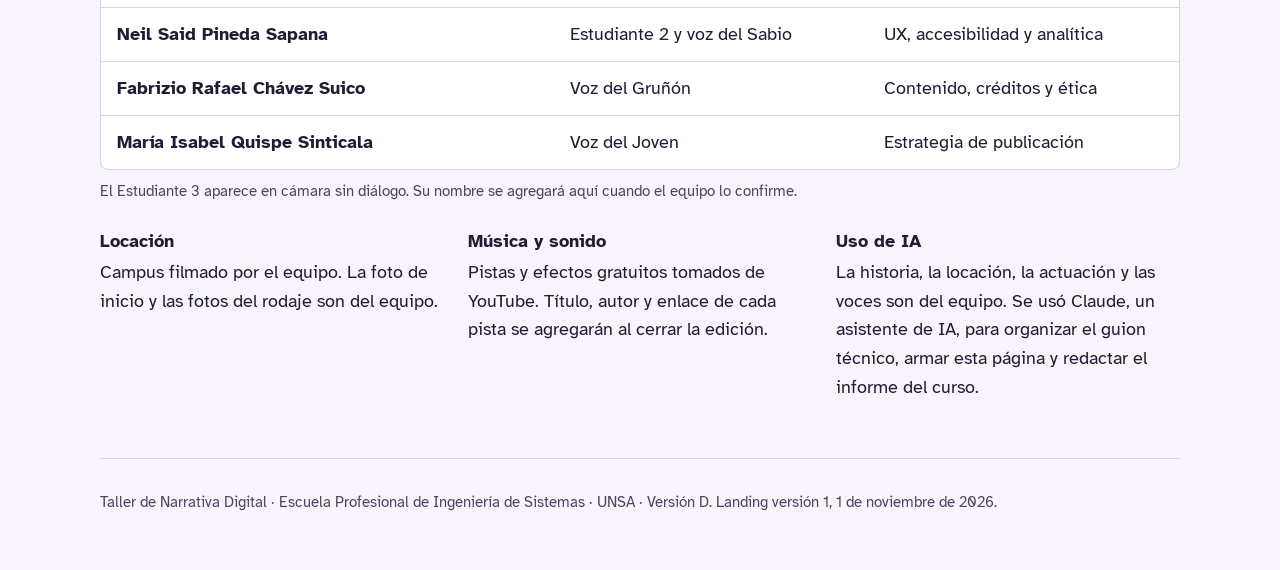
==== commit 2fd58644: "Add files via upload" ====
--- a/index.html
+++ b/index.html
@@ -5,148 +5,10 @@
 <meta name="viewport" content="width=device-width, initial-scale=1, viewport-fit=cover">
 <meta name="description" content="Video y landing de Sombra compartida, Taller de Narrativa Digital, UNSA.">
 <title>Sombra compartida</title>
-
 <link rel="preconnect" href="https://fonts.googleapis.com">
 <link rel="preconnect" href="https://fonts.gstatic.com" crossorigin>
-<link rel="stylesheet" href="https://fonts.googleapis.com/css2?family=Atkinson+Hyperlegible:ital,wght@0,400;0,700;1,400&family=Bricolage+Grotesque:opsz,wght@12..96,600;12..96,800&display=swap">
-<style>
-/* Concepto: página de lectura clara, como la sombra de un árbol sobre el pasto.
-   Hero partido (título + foto real de la locación), línea de tiempo proporcional
-   de las 6 tomas (la primera y la última comparten color: final cíclico) y una
-   sección que separa evidencia, interpretación y acción. */
-:root {
-  --bg: #F5F8F2;
-  --surface: #FFFFFF;
-  --fg: #17261D;
-  --muted: #44574B;
-  --line: #CBD8CD;
-  --accent: #1B6A43;
-  --accent-ink: #FFFFFF;
-  --sun: #F2C230;
-  --loop: #1B6A43;
-  --mid: #7BA88A;
-  --focus: #0B57D0;
-  --font-display: "Bricolage Grotesque", "Trebuchet MS", "Segoe UI", sans-serif;
-  --font-body: "Atkinson Hyperlegible", "Segoe UI", Verdana, sans-serif;
-}
-@media (prefers-color-scheme: dark) {
-  :root:not([data-theme="light"]) {
-    --bg: #0E1913; --surface: #16251C; --fg: #E8F1EA; --muted: #B3C6B8;
-    --line: #2C4235; --accent: #8FD8AB; --accent-ink: #0E1913; --sun: #F2C230;
-    --loop: #8FD8AB; --mid: #4C7A5C; --focus: #9DC1FF; color-scheme: dark;
-  }
-}
-:root[data-theme="dark"] {
-  --bg: #0E1913; --surface: #16251C; --fg: #E8F1EA; --muted: #B3C6B8;
-  --line: #2C4235; --accent: #8FD8AB; --accent-ink: #0E1913; --sun: #F2C230;
-  --loop: #8FD8AB; --mid: #4C7A5C; --focus: #9DC1FF; color-scheme: dark;
-}
-
-* { box-sizing: border-box; }
-body {
-  background: var(--bg); color: var(--fg);
-  font-family: var(--font-body); font-size: 18px; line-height: 1.6;
-  padding-left: max(16px, env(safe-area-inset-left, 0px));
-  padding-right: max(16px, env(safe-area-inset-right, 0px));
-  padding-block: 0;
-}
-.wrap { max-width: 1080px; margin-inline: auto; }
-h1, h2, h3 { font-family: var(--font-display); line-height: 1.12; text-wrap: balance; margin: 0; }
-h1 { font-size: clamp(2.6rem, 8vw, 4.6rem); font-weight: 800; letter-spacing: -0.02em; }
-h2 { font-size: clamp(1.7rem, 4.5vw, 2.3rem); font-weight: 800; letter-spacing: -0.01em; }
-h3 { font-size: 1.15rem; font-weight: 600; }
-p { margin: 0; }
-a { color: var(--accent); text-underline-offset: 3px; }
-:focus-visible { outline: 3px solid var(--focus); outline-offset: 3px; border-radius: 2px; }
-
-.skip { position: absolute; left: 8px; top: -80px; background: var(--fg); color: var(--bg);
-  padding: 10px 16px; z-index: 20; border-radius: 4px; }
-.skip:focus { top: 8px; }
-
-header.top { display: flex; flex-wrap: wrap; gap: 8px 24px; align-items: center;
-  justify-content: space-between; padding-block: 18px; border-bottom: 1px solid var(--line); }
-.brand { font-family: var(--font-display); font-weight: 800; font-size: 1.1rem; color: var(--fg); text-decoration: none; }
-nav ul { display: flex; flex-wrap: wrap; gap: 4px 20px; list-style: none; margin: 0; padding: 0; }
-nav a { display: inline-block; padding: 10px 0; color: var(--fg); min-height: 44px; }
-
-.hero { display: grid; grid-template-columns: 1.05fr 1fr; gap: 40px; align-items: center; padding-block: 56px; }
-.eyebrow { font-size: 0.85rem; letter-spacing: 0.08em; text-transform: uppercase; color: var(--muted); font-weight: 700; }
-.hero-copy { display: flex; flex-direction: column; gap: 20px; min-width: 0; }
-.promise { font-size: 1.25rem; max-width: 34ch; }
-.audience { color: var(--muted); max-width: 44ch; }
-.cta-row { display: flex; flex-wrap: wrap; gap: 12px; }
-.btn { display: inline-flex; align-items: center; min-height: 48px; padding: 0 22px; border-radius: 6px;
-  font-weight: 700; text-decoration: none; border: 2px solid var(--accent); }
-.btn.primary { background: var(--accent); color: var(--accent-ink); }
-.btn.secondary { color: var(--accent); background: transparent; }
-figure { margin: 0; min-width: 0; }
-figure img { display: block; width: 100%; height: auto; border-radius: 6px; }
-figcaption { font-size: 0.9rem; color: var(--muted); margin-top: 10px; }
-
-section { padding-block: 56px; border-top: 1px solid var(--line); }
-.section-head { display: flex; flex-direction: column; gap: 10px; max-width: 62ch; margin-bottom: 28px; }
-.lead { color: var(--muted); }
-
-/* Video */
-.video-box { display: grid; grid-template-columns: 1fr 1fr; gap: 32px; align-items: start; }
-.video-state { background: var(--surface); border: 1px solid var(--line); border-radius: 8px; padding: 28px;
-  display: flex; flex-direction: column; gap: 10px; min-width: 0; }
-.status { display: inline-block; width: fit-content; background: var(--sun); color: #1A1A1A;
-  font-weight: 700; font-size: 0.85rem; padding: 4px 10px; border-radius: 4px; }
-dl.facts { display: grid; grid-template-columns: auto 1fr; gap: 6px 16px; margin: 0; }
-dl.facts dt { font-weight: 700; }
-dl.facts dd { margin: 0; }
-
-/* Línea de tiempo */
-.strip { display: flex; gap: 3px; height: 14px; margin-bottom: 8px; }
-.strip span { border-radius: 2px; background: var(--mid); }
-.strip span.loop { background: var(--loop); }
-.strip-note { font-size: 0.9rem; color: var(--muted); margin-bottom: 28px; }
-ol.tomas { list-style: none; margin: 0; padding: 0; display: grid; gap: 0; counter-reset: toma; }
-ol.tomas > li { display: grid; grid-template-columns: 56px 1fr auto; gap: 8px 20px; padding-block: 22px;
-  border-bottom: 1px solid var(--line); counter-increment: toma; }
-ol.tomas > li::before { content: counter(toma); font-family: var(--font-display); font-weight: 800;
-  font-size: 2rem; color: var(--accent); line-height: 1; }
-.toma-body { display: flex; flex-direction: column; gap: 8px; min-width: 0; }
-.dur { font-weight: 700; white-space: nowrap; color: var(--muted); }
-details { margin-top: 4px; }
-summary { cursor: pointer; font-weight: 700; color: var(--accent); min-height: 44px; display: flex; align-items: center; }
-.dialogo { display: flex; flex-direction: column; gap: 8px; padding: 4px 0 8px; max-width: 62ch; }
-.dialogo p b { font-weight: 700; }
-.dialogo p i { color: var(--muted); }
-
-/* Evidencia / interpretación / acción */
-.triad { display: grid; grid-template-columns: repeat(3, 1fr); gap: 0; border: 1px solid var(--line);
-  border-radius: 8px; background: var(--surface); overflow: hidden; }
-.triad > div { padding: 26px; display: flex; flex-direction: column; gap: 12px; min-width: 0; }
-.triad > div + div { border-left: 1px solid var(--line); }
-.triad h3 { color: var(--accent); }
-.triad ul { margin: 0; padding-left: 1.1em; display: flex; flex-direction: column; gap: 8px; }
-.small { font-size: 0.92rem; color: var(--muted); }
-.callout { margin-top: 20px; max-width: 70ch; }
-
-/* Créditos */
-.table-scroll { overflow-x: auto; border: 1px solid var(--line); border-radius: 8px; background: var(--surface); }
-table { border-collapse: collapse; width: 100%; min-width: 560px; }
-caption { text-align: left; padding: 14px 16px; font-weight: 700; }
-th, td { text-align: left; padding: 12px 16px; border-top: 1px solid var(--line); vertical-align: top; }
-thead th { font-size: 0.85rem; letter-spacing: 0.05em; text-transform: uppercase; color: var(--muted); }
-.credits-grid { display: grid; grid-template-columns: repeat(3, 1fr); gap: 24px; margin-top: 28px; }
-.credits-grid > div { display: flex; flex-direction: column; gap: 6px; min-width: 0; }
-
-footer { border-top: 1px solid var(--line); padding-block: 32px 48px; color: var(--muted); font-size: 0.92rem; }
-
-@media (max-width: 800px) {
-  .hero, .video-box { grid-template-columns: 1fr; }
-  .hero { padding-block: 36px; gap: 28px; }
-  .triad, .credits-grid { grid-template-columns: 1fr; }
-  .triad > div + div { border-left: 0; border-top: 1px solid var(--line); }
-  ol.tomas > li { grid-template-columns: 40px 1fr; }
-  ol.tomas > li .dur { grid-column: 2; }
-  section { padding-block: 40px; }
-}
-@media (prefers-reduced-motion: reduce) { * { scroll-behavior: auto !important; } }
-</style>
+<link rel="stylesheet" href="https://fonts.googleapis.com/css2?family=Atkinson+Hyperlegible:ital,wght@0,400;0,700;1,400&family=Shantell+Sans:wght@500;700&family=Young+Serif&display=swap">
+<link rel="stylesheet" href="style.css">
 </head>
 <body>
 
@@ -179,7 +41,7 @@
         </div>
       </div>
       <figure>
-        <img src="[data-uri]" width="912" height="671"
+        <img src="locacion.jpg" width="912" height="671"
           alt="Césped del campus con tres troncos grandes de árboles en primer plano. La sombra de las copas cae sobre el pasto. A la izquierda hay un pasamanos metálico y, al fondo, un edificio bajo bajo un cielo despejado.">
         <figcaption>La locación del video: el campus donde se grabó la historia. Foto del equipo.</figcaption>
       </figure>
@@ -192,9 +54,11 @@
       </div>
       <div class="video-box">
         <div class="video-state">
-          <span class="status">En edición</span>
-          <h3>El enlace aparecerá aquí</h3>
-          <p>El video ya fue grabado y está en montaje. Cuando se publique, este espacio tendrá el botón para verlo.</p>
+          <span class="status">En montaje</span>
+          <h3>Ya está grabado</h3>
+          <p>Las escenas ya se grabaron y se están editando. Mientras tanto, puedes ver las fotos del rodaje y leer la historia toma por toma.</p>
+          <!-- Cuando el video esté listo, reemplaza este bloque por:
+               <a class="btn primary" href="PEGA-AQUI-EL-ENLACE">Ver el video</a> -->
         </div>
         <dl class="facts">
           <dt>Duración prevista</dt><dd>9 minutos, en 6 tomas</dd>
@@ -224,6 +88,10 @@
           <div class="toma-body">
             <h3>El desastre</h3>
             <p>Tres estudiantes repasan apuntes entre envolturas de galleta y una botella de plástico. Suena una alarma, salen corriendo y dejan la basura sobre las raíces. Los árboles comentan.</p>
+            <figure class="polaroid">
+              <img src="toma1.jpg" loading="lazy" alt="Dos estudiantes sentados en el pasto entre los troncos de los árboles. Uno sostiene una hoja de apuntes y el otro mira sus manos. Junto a ellos hay envolturas y una botella.">
+              <figcaption>Toma 1 · repasando antes de salir corriendo</figcaption>
+            </figure>
             <details><summary>Leer el diálogo</summary>
               <div class="dialogo">
                 <p><b>Estudiante 1:</b> No entiendo nada de esta lectura. El profe de Estadística no va a perdonar ni un minuto de tardanza.</p>
@@ -257,6 +125,10 @@
           <div class="toma-body">
             <h3>El regreso y la reflexión</h3>
             <p>El Estudiante 1 vuelve sudando, encuentra su cuaderno junto a la botella y se sienta bajo el árbol. Manda un audio por WhatsApp. Los árboles apuestan a que no recogerá su botella.</p>
+            <figure class="polaroid">
+              <img src="toma3.jpg" loading="lazy" alt="Un estudiante sentado en el pasto entre los troncos, mirando su celular. A su lado hay una mochila y una botella.">
+              <figcaption>Toma 3 · el audio de WhatsApp en la sombra</figcaption>
+            </figure>
             <details><summary>Leer el diálogo</summary>
               <div class="dialogo">
                 <p><b>Estudiante 1</b> <i>(grabando audio, voz cansada)</i><b>:</b> Sí, encontré el cuaderno... No, no te imaginas el horno que es la avenida allá afuera. El asfalto literalmente quema. Me quedo cinco minutos aquí en la sombra respirando y voy para allá.</p>
@@ -271,6 +143,10 @@
           <div class="toma-body">
             <h3>La intervención</h3>
             <p>Una hoja seca cae sobre el celular del Estudiante 1. Llega el Estudiante 2. El Estudiante 1 mira la basura y decide recoger la botella y las envolturas.</p>
+            <figure class="polaroid">
+              <img src="toma4.jpg" loading="lazy" alt="Primer plano de una mano que sostiene un celular. Una hoja seca descansa sobre la pantalla. Al lado hay un envase de papas en el pasto.">
+              <figcaption>Toma 4 · la hoja cae sobre el celular</figcaption>
+            </figure>
             <details><summary>Leer el diálogo</summary>
               <div class="dialogo">
                 <p><b>Estudiante 2:</b> ¿Qué haces ahí pasmado? Pensé que ya venías.</p>
@@ -288,6 +164,10 @@
           <div class="toma-body">
             <h3>El contagio</h3>
             <p>Otro día. El Estudiante 2 llega con un tomatodo de metal en lugar de una botella de plástico y recoge un papel que no es suyo.</p>
+            <figure class="polaroid">
+              <img src="toma5.jpg" loading="lazy" alt="Dos estudiantes junto a un tronco, bajo la sombra. Uno sonríe con la mochila puesta y el otro sostiene un envase en la mano.">
+              <figcaption>Toma 5 · otro día, otro gesto</figcaption>
+            </figure>
             <details><summary>Leer el diálogo</summary>
               <div class="dialogo">
                 <p><b>Estudiante 2</b> <i>(mostrando el tomatodo)</i><b>:</b> Me compré el que me dijiste. Al menos aquí el agua aguanta fría toda la mañana.</p>
@@ -378,7 +258,7 @@
       <div class="credits-grid">
         <div>
           <h3>Locación</h3>
-          <p>Campus filmado por el equipo. La foto de esta página es del equipo.</p>
+          <p>Campus filmado por el equipo. La foto de inicio y las fotos del rodaje son del equipo.</p>
         </div>
         <div>
           <h3>Música y sonido</h3>
--- a/style.css
+++ b/style.css
@@ -0,0 +1,146 @@
+/* Sombra compartida · estilos
+   Para cambiar los colores, edita solo las variables de :root (arriba) y las de modo oscuro. */
+/* Concepto: página de lectura clara, como la sombra de un árbol sobre el pasto.
+   Hero partido (título + foto real de la locación), línea de tiempo proporcional
+   de las 6 tomas (la primera y la última comparten color: final cíclico) y una
+   sección que separa evidencia, interpretación y acción. */
+:root {
+  --bg: #F7F5FB;
+  --surface: #FFFFFF;
+  --fg: #231A33;
+  --muted: #4D4361;
+  --line: #D9D2E6;
+  --accent: #5B2A9E;
+  --accent-ink: #FFFFFF;
+  --sun: #F2C230;
+  --loop: #5B2A9E;
+  --mid: #A98FD0;
+  --focus: #0B57D0;
+  --font-display: "Young Serif", Georgia, "Times New Roman", serif;
+  --font-hand: "Shantell Sans", "Segoe Print", "Comic Sans MS", sans-serif;
+  --font-body: "Atkinson Hyperlegible", "Segoe UI", Verdana, sans-serif;
+}
+@media (prefers-color-scheme: dark) {
+  :root:not([data-theme="light"]) {
+    --bg: #150F20; --surface: #1F1630; --fg: #EEE9F7; --muted: #BDB0D4;
+    --line: #3A2D54; --accent: #C3A6F2; --accent-ink: #150F20; --sun: #F2C230;
+    --loop: #C3A6F2; --mid: #6E55A0; --focus: #9DC1FF; color-scheme: dark;
+  }
+}
+:root[data-theme="dark"] {
+  --bg: #150F20; --surface: #1F1630; --fg: #EEE9F7; --muted: #BDB0D4;
+  --line: #3A2D54; --accent: #C3A6F2; --accent-ink: #150F20; --sun: #F2C230;
+  --loop: #C3A6F2; --mid: #6E55A0; --focus: #9DC1FF; color-scheme: dark;
+}
+
+* { box-sizing: border-box; }
+body {
+  background: var(--bg); color: var(--fg);
+  font-family: var(--font-body); font-size: 18px; line-height: 1.6;
+  padding-left: max(16px, env(safe-area-inset-left, 0px));
+  padding-right: max(16px, env(safe-area-inset-right, 0px));
+  padding-block: 0;
+}
+.wrap { max-width: 1080px; margin-inline: auto; }
+h1, h2, h3 { font-family: var(--font-display); line-height: 1.12; text-wrap: balance; margin: 0; }
+h1 { font-size: clamp(2.6rem, 8vw, 4.4rem); font-weight: 400; letter-spacing: 0; line-height: 1.05; }
+h2 { font-size: clamp(1.7rem, 4.5vw, 2.3rem); font-weight: 400; }
+h3 { font-family: var(--font-body); font-size: 1.15rem; font-weight: 700; }
+p { margin: 0; }
+a { color: var(--accent); text-underline-offset: 3px; }
+:focus-visible { outline: 3px solid var(--focus); outline-offset: 3px; border-radius: 2px; }
+
+.skip { position: absolute; left: 8px; top: -80px; background: var(--fg); color: var(--bg);
+  padding: 10px 16px; z-index: 20; border-radius: 4px; }
+.skip:focus { top: 8px; }
+
+header.top { display: flex; flex-wrap: wrap; gap: 8px 24px; align-items: center;
+  justify-content: space-between; padding-block: 18px; border-bottom: 1px solid var(--line); }
+.brand { font-family: var(--font-display); font-weight: 400; font-size: 1.2rem; color: var(--fg); text-decoration: none; }
+nav ul { display: flex; flex-wrap: wrap; gap: 4px 20px; list-style: none; margin: 0; padding: 0; }
+nav a { display: inline-block; padding: 10px 0; color: var(--fg); min-height: 44px; }
+
+.hero { display: grid; grid-template-columns: 1.05fr 1fr; gap: 40px; align-items: center; padding-block: 56px; }
+.eyebrow { font-size: 0.85rem; letter-spacing: 0.08em; text-transform: uppercase; color: var(--muted); font-weight: 700; }
+.hero-copy { display: flex; flex-direction: column; gap: 20px; min-width: 0; }
+.promise { font-size: 1.25rem; max-width: 34ch; }
+.audience { color: var(--muted); max-width: 44ch; }
+.cta-row { display: flex; flex-wrap: wrap; gap: 12px; }
+.btn { display: inline-flex; align-items: center; min-height: 48px; padding: 0 22px; border-radius: 6px;
+  font-weight: 700; text-decoration: none; border: 2px solid var(--accent); }
+.btn.primary { background: var(--accent); color: var(--accent-ink); }
+.btn.secondary { color: var(--accent); background: transparent; }
+figure { margin: 0; min-width: 0; }
+figure img { display: block; width: 100%; height: auto; border-radius: 6px; }
+figcaption { font-size: 0.9rem; color: var(--muted); margin-top: 10px; }
+
+section { padding-block: 56px; border-top: 1px solid var(--line); }
+.section-head { display: flex; flex-direction: column; gap: 10px; max-width: 62ch; margin-bottom: 28px; }
+.lead { color: var(--muted); }
+
+/* Video */
+.video-box { display: grid; grid-template-columns: 1fr 1fr; gap: 32px; align-items: start; }
+.video-state { background: var(--surface); border: 1px solid var(--line); border-radius: 8px; padding: 28px;
+  display: flex; flex-direction: column; gap: 10px; min-width: 0; }
+.status { display: inline-block; width: fit-content; background: var(--sun); color: #1A1A1A;
+  font-weight: 700; font-size: 0.85rem; padding: 4px 10px; border-radius: 4px; }
+dl.facts { display: grid; grid-template-columns: auto 1fr; gap: 6px 16px; margin: 0; }
+dl.facts dt { font-weight: 700; }
+dl.facts dd { margin: 0; }
+
+/* Línea de tiempo */
+.strip { display: flex; gap: 3px; height: 14px; margin-bottom: 8px; }
+.strip span { border-radius: 2px; background: var(--mid); }
+.strip span.loop { background: var(--loop); }
+.strip-note { font-size: 0.9rem; color: var(--muted); margin-bottom: 28px; }
+ol.tomas { list-style: none; margin: 0; padding: 0; display: grid; gap: 0; counter-reset: toma; }
+ol.tomas > li { display: grid; grid-template-columns: 56px 1fr auto; gap: 8px 20px; padding-block: 22px;
+  border-bottom: 1px solid var(--line); counter-increment: toma; }
+ol.tomas > li::before { content: counter(toma); font-family: var(--font-display); font-weight: 400;
+  font-size: 2rem; color: var(--accent); line-height: 1; }
+.toma-body { display: flex; flex-direction: column; gap: 8px; min-width: 0; }
+.dur { font-weight: 700; white-space: nowrap; color: var(--muted); }
+details { margin-top: 4px; }
+summary { cursor: pointer; font-weight: 700; color: var(--accent); min-height: 44px; display: flex; align-items: center; }
+.dialogo { display: flex; flex-direction: column; gap: 8px; padding: 4px 0 8px; max-width: 62ch; }
+.dialogo p b { font-weight: 700; }
+.dialogo p i { color: var(--muted); }
+
+/* Evidencia / interpretación / acción */
+.triad { display: grid; grid-template-columns: repeat(3, 1fr); gap: 0; border: 1px solid var(--line);
+  border-radius: 8px; background: var(--surface); overflow: hidden; }
+.triad > div { padding: 26px; display: flex; flex-direction: column; gap: 12px; min-width: 0; }
+.triad > div + div { border-left: 1px solid var(--line); }
+.triad h3 { color: var(--accent); }
+.triad ul { margin: 0; padding-left: 1.1em; display: flex; flex-direction: column; gap: 8px; }
+.small { font-size: 0.92rem; color: var(--muted); }
+.callout { margin-top: 20px; max-width: 70ch; }
+
+/* Créditos */
+.table-scroll { overflow-x: auto; border: 1px solid var(--line); border-radius: 8px; background: var(--surface); }
+table { border-collapse: collapse; width: 100%; min-width: 560px; }
+caption { text-align: left; padding: 14px 16px; font-weight: 700; }
+th, td { text-align: left; padding: 12px 16px; border-top: 1px solid var(--line); vertical-align: top; }
+thead th { font-size: 0.85rem; letter-spacing: 0.05em; text-transform: uppercase; color: var(--muted); }
+.credits-grid { display: grid; grid-template-columns: repeat(3, 1fr); gap: 24px; margin-top: 28px; }
+.credits-grid > div { display: flex; flex-direction: column; gap: 6px; min-width: 0; }
+
+footer { border-top: 1px solid var(--line); padding-block: 32px 48px; color: var(--muted); font-size: 0.92rem; }
+
+@media (max-width: 800px) {
+  .hero, .video-box { grid-template-columns: 1fr; }
+  .hero { padding-block: 36px; gap: 28px; }
+  .triad, .credits-grid { grid-template-columns: 1fr; }
+  .triad > div + div { border-left: 0; border-top: 1px solid var(--line); }
+  ol.tomas > li { grid-template-columns: 40px 1fr; }
+  ol.tomas > li .dur { grid-column: 2; }
+  section { padding-block: 40px; }
+}
+/* Fotos del rodaje */
+.polaroid { margin: 6px 0 4px; max-width: 360px; background: var(--surface); padding: 10px 10px 12px;
+  border: 1px solid var(--line); border-radius: 3px; box-shadow: 0 2px 0 var(--line); transform: rotate(-1deg); }
+ol.tomas > li:nth-child(even) .polaroid { transform: rotate(1deg); }
+.polaroid img { border-radius: 1px; }
+.polaroid figcaption { font-family: var(--font-hand); font-weight: 500; font-size: 0.95rem; color: var(--fg); margin-top: 10px; line-height: 1.35; }
+
+@media (prefers-reduced-motion: reduce) { * { scroll-behavior: auto !important; } }
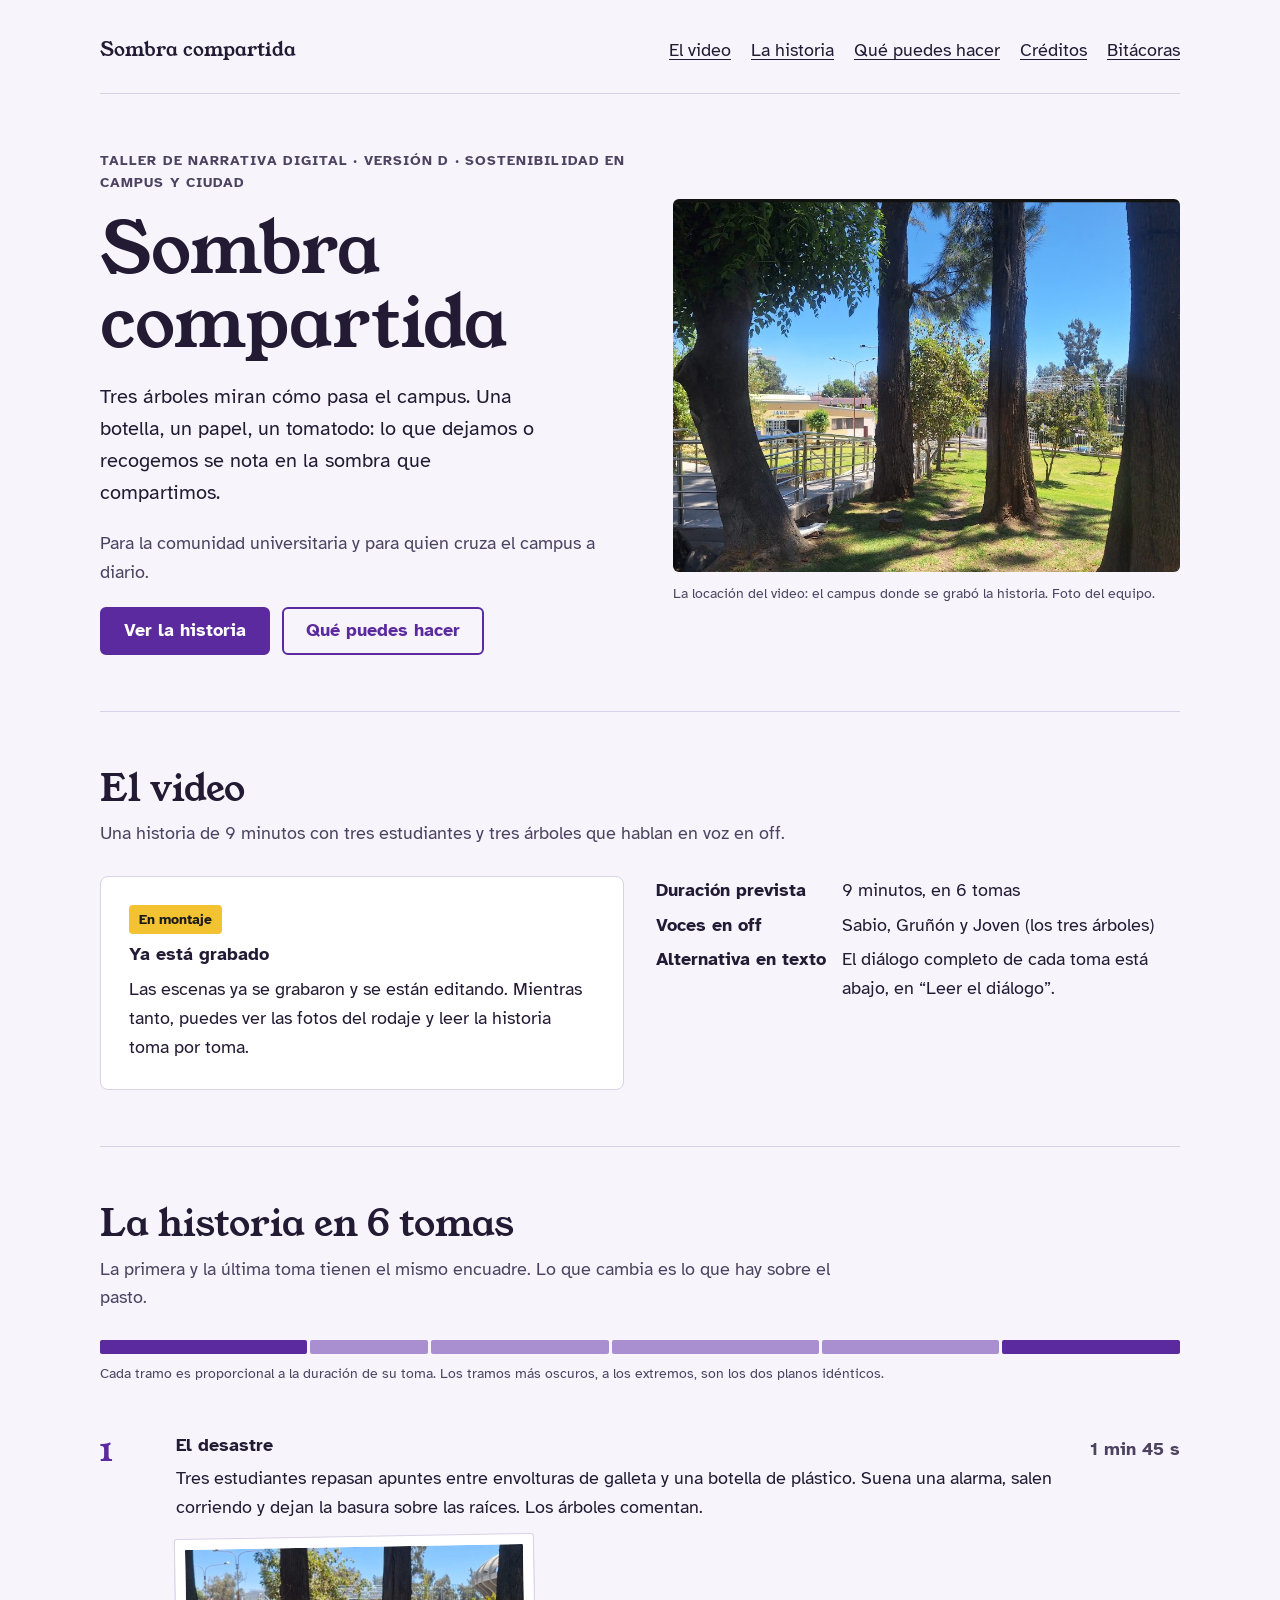
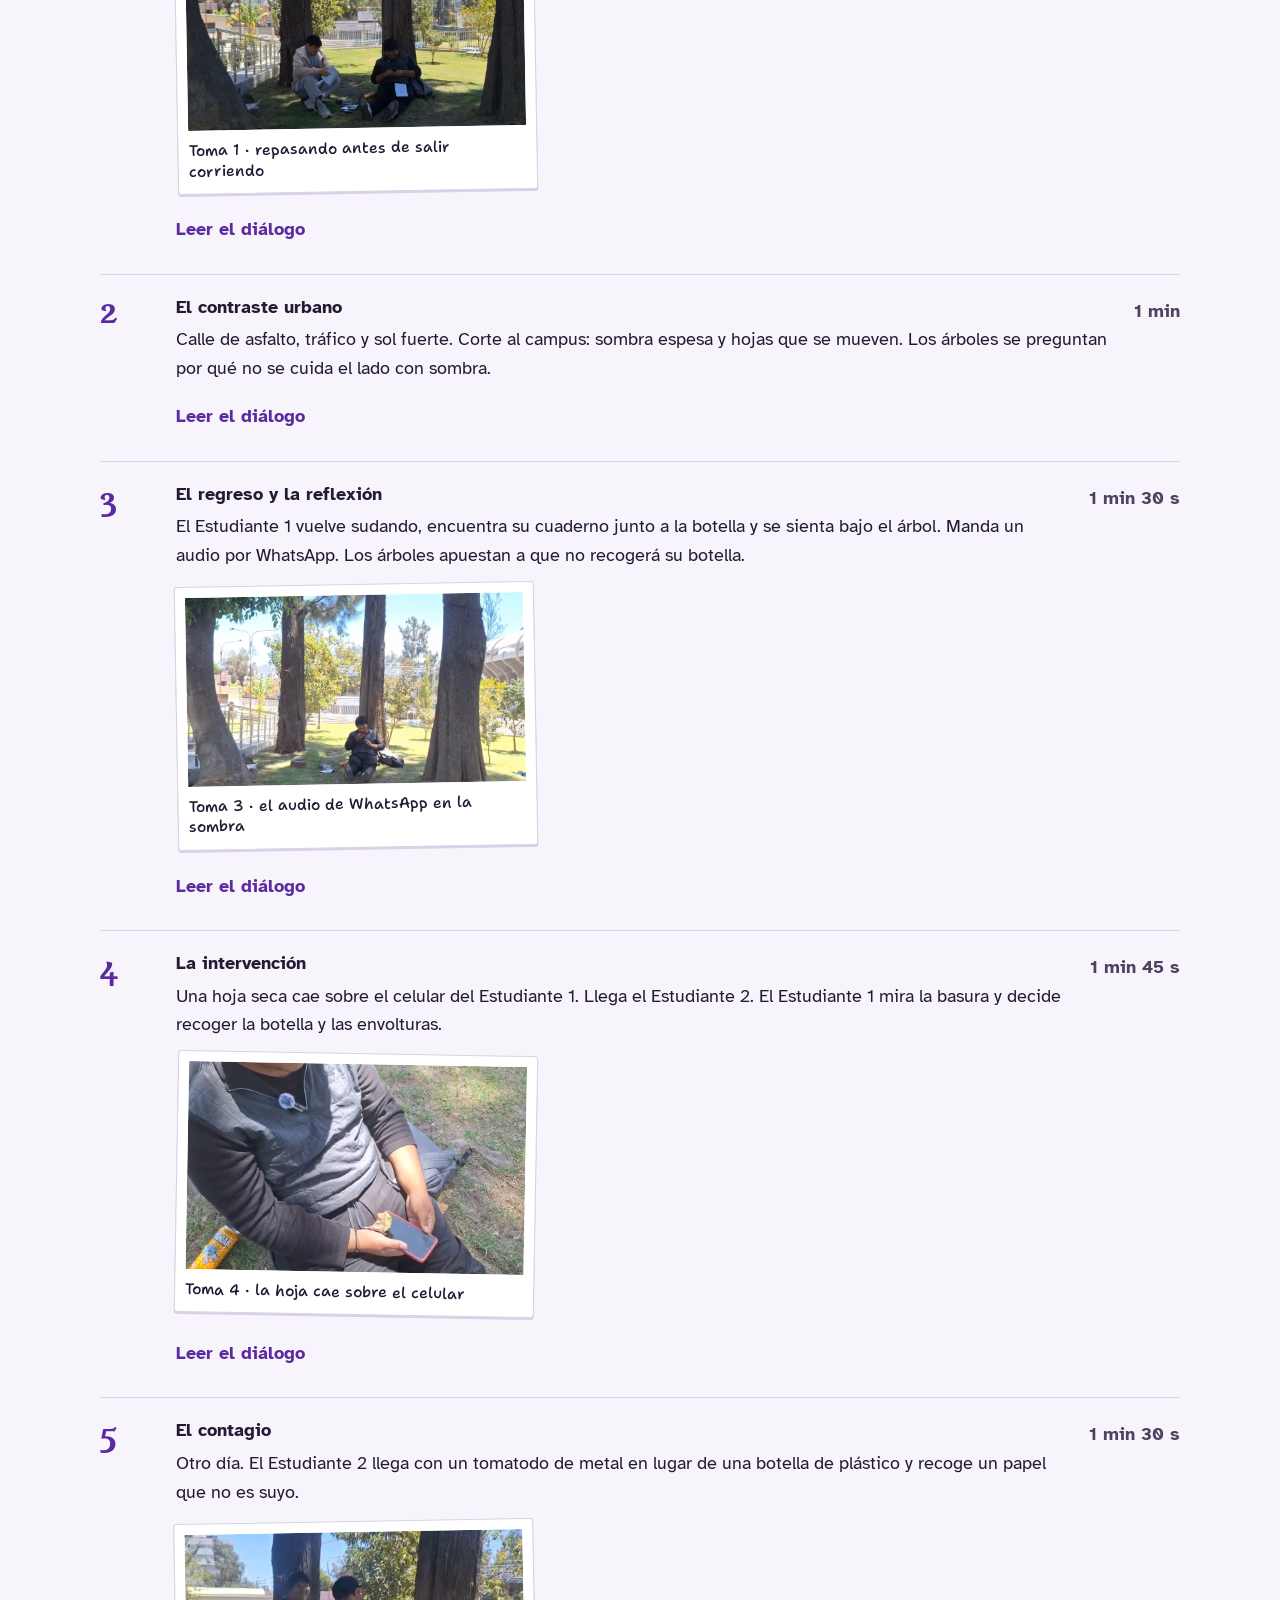
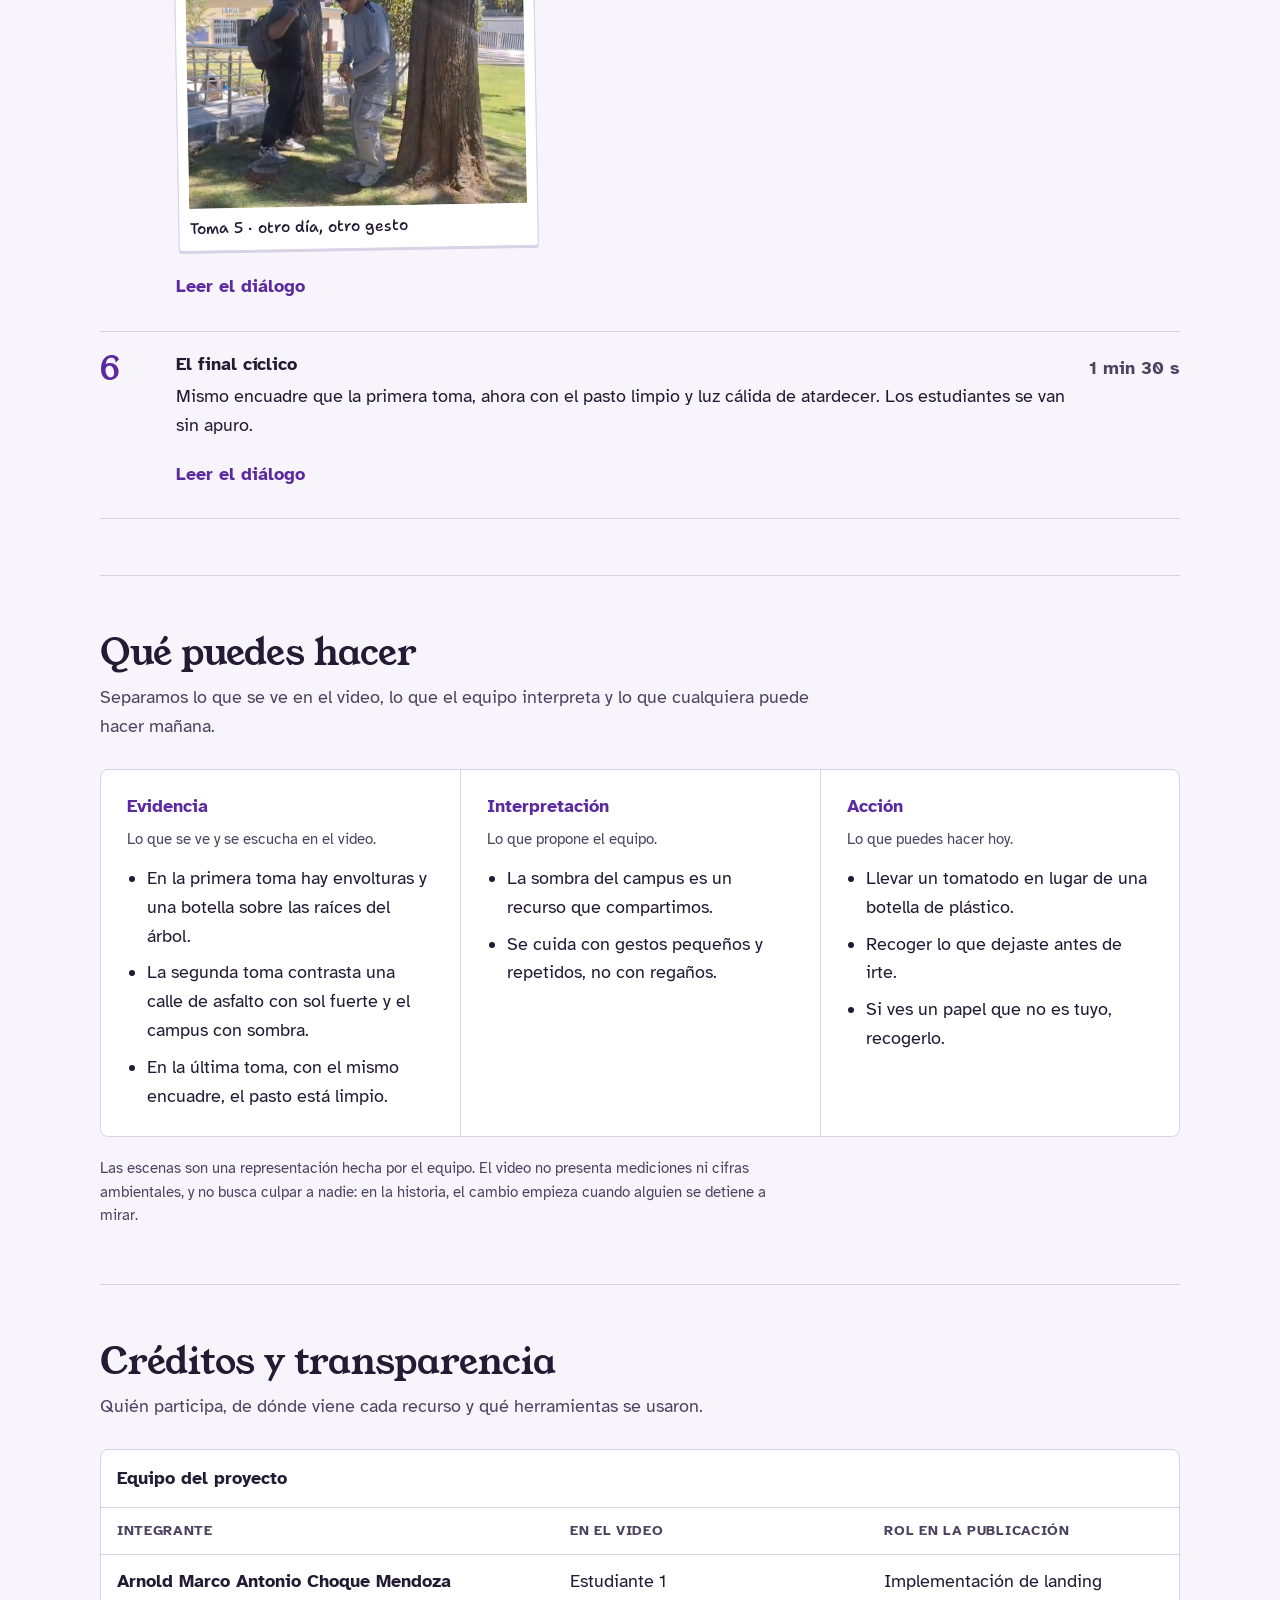
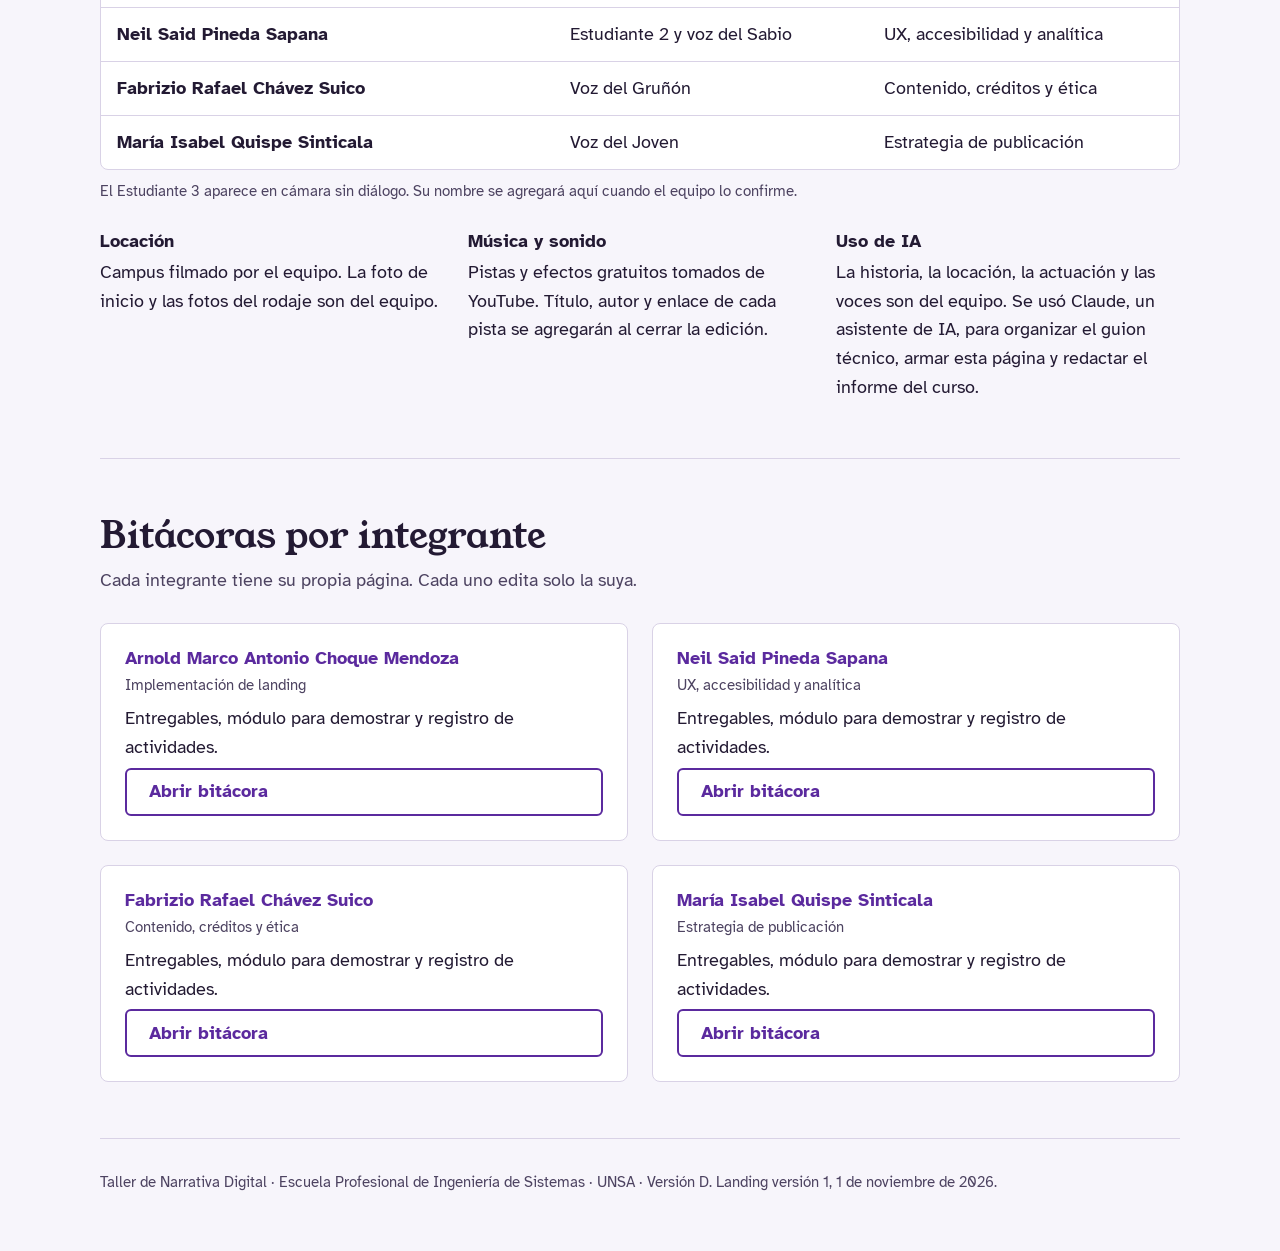
==== commit 6fb8166d: "subiendo la base para la bitacora para cada uno y tambien la adaptacion para celular" ====
--- a/index.html
+++ b/index.html
@@ -5,6 +5,9 @@
 <meta name="viewport" content="width=device-width, initial-scale=1, viewport-fit=cover">
 <meta name="description" content="Video y landing de Sombra compartida, Taller de Narrativa Digital, UNSA.">
 <title>Sombra compartida</title>
+<meta name="theme-color" content="#5B2A9E">
+<meta name="color-scheme" content="light dark">
+<link rel="icon" href="data:image/svg+xml,%3Csvg xmlns='http://www.w3.org/2000/svg' viewBox='0 0 64 64'%3E%3Crect width='64' height='64' rx='12' fill='%235B2A9E'/%3E%3Ccircle cx='32' cy='26' r='14' fill='%23F2C230'/%3E%3Crect x='29' y='36' width='6' height='18' fill='%23FFFFFF'/%3E%3C/svg%3E">
 <link rel="preconnect" href="https://fonts.googleapis.com">
 <link rel="preconnect" href="https://fonts.gstatic.com" crossorigin>
 <link rel="stylesheet" href="https://fonts.googleapis.com/css2?family=Atkinson+Hyperlegible:ital,wght@0,400;0,700;1,400&family=Shantell+Sans:wght@500;700&family=Young+Serif&display=swap">
@@ -24,6 +27,7 @@
         <li><a href="#historia">La historia</a></li>
         <li><a href="#accion">Qué puedes hacer</a></li>
         <li><a href="#creditos">Créditos</a></li>
+        <li><a href="#bitacoras">Bitácoras</a></li>
       </ul>
     </nav>
   </header>
@@ -270,6 +274,39 @@
         </div>
       </div>
     </section>
+
+    <section id="bitacoras" aria-labelledby="t-bitacoras">
+      <div class="section-head">
+        <h2 id="t-bitacoras">Bitácoras por integrante</h2>
+        <p class="lead">Cada integrante tiene su propia página. Cada uno edita solo la suya.</p>
+      </div>
+      <div class="bit-grid">
+        <article class="bit-card">
+          <h3>Arnold Marco Antonio Choque Mendoza</h3>
+          <p class="bit-rol">Implementación de landing</p>
+          <p>Entregables, módulo para demostrar y registro de actividades.</p>
+          <a class="btn secondary" href="bitacora-arnold.html">Abrir bitácora<span class="sr-only"></span></a>
+        </article>
+        <article class="bit-card">
+          <h3>Neil Said Pineda Sapana</h3>
+          <p class="bit-rol">UX, accesibilidad y analítica</p>
+          <p>Entregables, módulo para demostrar y registro de actividades.</p>
+          <a class="btn secondary" href="bitacora-neil.html">Abrir bitácora<span class="sr-only"></span></a>
+        </article>
+        <article class="bit-card">
+          <h3>Fabrizio Rafael Chávez Suico</h3>
+          <p class="bit-rol">Contenido, créditos y ética</p>
+          <p>Entregables, módulo para demostrar y registro de actividades.</p>
+          <a class="btn secondary" href="bitacora-fabrizio.html">Abrir bitácora<span class="sr-only"></span></a>
+        </article>
+        <article class="bit-card">
+          <h3>María Isabel Quispe Sinticala</h3>
+          <p class="bit-rol">Estrategia de publicación</p>
+          <p>Entregables, módulo para demostrar y registro de actividades.</p>
+          <a class="btn secondary" href="bitacora-maria.html">Abrir bitácora<span class="sr-only"></span></a>
+        </article>
+      </div>
+    </section>
   </main>
 
   <footer>
--- a/style.css
+++ b/style.css
@@ -1,9 +1,3 @@
-/* Sombra compartida · estilos
-   Para cambiar los colores, edita solo las variables de :root (arriba) y las de modo oscuro. */
-/* Concepto: página de lectura clara, como la sombra de un árbol sobre el pasto.
-   Hero partido (título + foto real de la locación), línea de tiempo proporcional
-   de las 6 tomas (la primera y la última comparten color: final cíclico) y una
-   sección que separa evidencia, interpretación y acción. */
 :root {
   --bg: #F7F5FB;
   --surface: #FFFFFF;
@@ -78,7 +72,6 @@
 .section-head { display: flex; flex-direction: column; gap: 10px; max-width: 62ch; margin-bottom: 28px; }
 .lead { color: var(--muted); }
 
-/* Video */
 .video-box { display: grid; grid-template-columns: 1fr 1fr; gap: 32px; align-items: start; }
 .video-state { background: var(--surface); border: 1px solid var(--line); border-radius: 8px; padding: 28px;
   display: flex; flex-direction: column; gap: 10px; min-width: 0; }
@@ -88,7 +81,6 @@
 dl.facts dt { font-weight: 700; }
 dl.facts dd { margin: 0; }
 
-/* Línea de tiempo */
 .strip { display: flex; gap: 3px; height: 14px; margin-bottom: 8px; }
 .strip span { border-radius: 2px; background: var(--mid); }
 .strip span.loop { background: var(--loop); }
@@ -106,7 +98,6 @@
 .dialogo p b { font-weight: 700; }
 .dialogo p i { color: var(--muted); }
 
-/* Evidencia / interpretación / acción */
 .triad { display: grid; grid-template-columns: repeat(3, 1fr); gap: 0; border: 1px solid var(--line);
   border-radius: 8px; background: var(--surface); overflow: hidden; }
 .triad > div { padding: 26px; display: flex; flex-direction: column; gap: 12px; min-width: 0; }
@@ -116,7 +107,6 @@
 .small { font-size: 0.92rem; color: var(--muted); }
 .callout { margin-top: 20px; max-width: 70ch; }
 
-/* Créditos */
 .table-scroll { overflow-x: auto; border: 1px solid var(--line); border-radius: 8px; background: var(--surface); }
 table { border-collapse: collapse; width: 100%; min-width: 560px; }
 caption { text-align: left; padding: 14px 16px; font-weight: 700; }
@@ -136,7 +126,7 @@
   ol.tomas > li .dur { grid-column: 2; }
   section { padding-block: 40px; }
 }
-/* Fotos del rodaje */
+
 .polaroid { margin: 6px 0 4px; max-width: 360px; background: var(--surface); padding: 10px 10px 12px;
   border: 1px solid var(--line); border-radius: 3px; box-shadow: 0 2px 0 var(--line); transform: rotate(-1deg); }
 ol.tomas > li:nth-child(even) .polaroid { transform: rotate(1deg); }
@@ -144,3 +134,44 @@
 .polaroid figcaption { font-family: var(--font-hand); font-weight: 500; font-size: 0.95rem; color: var(--fg); margin-top: 10px; line-height: 1.35; }
 
 @media (prefers-reduced-motion: reduce) { * { scroll-behavior: auto !important; } }
+
+html { -webkit-text-size-adjust: 100%; text-size-adjust: 100%; }
+body { overflow-x: clip; }
+img { max-width: 100%; }
+h1, h2, h3, dd, td, th { overflow-wrap: break-word; }
+
+@media (min-width: 801px) and (max-width: 1000px) {
+  .hero { gap: 28px; }
+  .triad > div { padding: 20px; }
+}
+@media (max-width: 480px) {
+  header.top { padding-block: 12px; }
+  nav ul { gap: 0 16px; }
+  .hero { padding-block: 28px; }
+  .cta-row .btn { flex: 1 1 100%; justify-content: center; }
+  .video-state { padding: 20px; }
+  dl.facts { grid-template-columns: 1fr; gap: 2px; }
+  dl.facts dd { margin-bottom: 10px; }
+  .polaroid { max-width: 100%; }
+  .triad > div { padding: 20px; }
+  ol.tomas > li { gap: 6px 12px; }
+}
+
+.bit-grid { display: grid; grid-template-columns: repeat(2, 1fr); gap: 24px; }
+.bit-card { background: var(--surface); border: 1px solid var(--line); border-radius: 8px;
+  padding: 24px; display: flex; flex-direction: column; gap: 6px; min-width: 0; }
+.bit-card h3 { color: var(--accent); }
+.bit-rol { font-size: 0.92rem; color: var(--muted); }
+ul.bit-list { list-style: none; margin: 10px 0 0; padding: 0; }
+ul.bit-list > li { display: grid; grid-template-columns: 7.5rem 1fr; gap: 4px 16px;
+  padding-block: 14px; border-top: 1px solid var(--line); }
+ul.bit-list time { font-weight: 700; color: var(--muted); }
+ul.bit-list .res { color: var(--muted); font-size: 0.95rem; margin-top: 6px; }
+ul.bit-list li.pendiente { display: block; color: var(--muted); font-size: 0.95rem; }
+@media (max-width: 800px) {
+  .bit-grid { grid-template-columns: 1fr; }
+}
+@media (max-width: 480px) {
+  .bit-card { padding: 18px; }
+  ul.bit-list > li { grid-template-columns: 1fr; }
+}
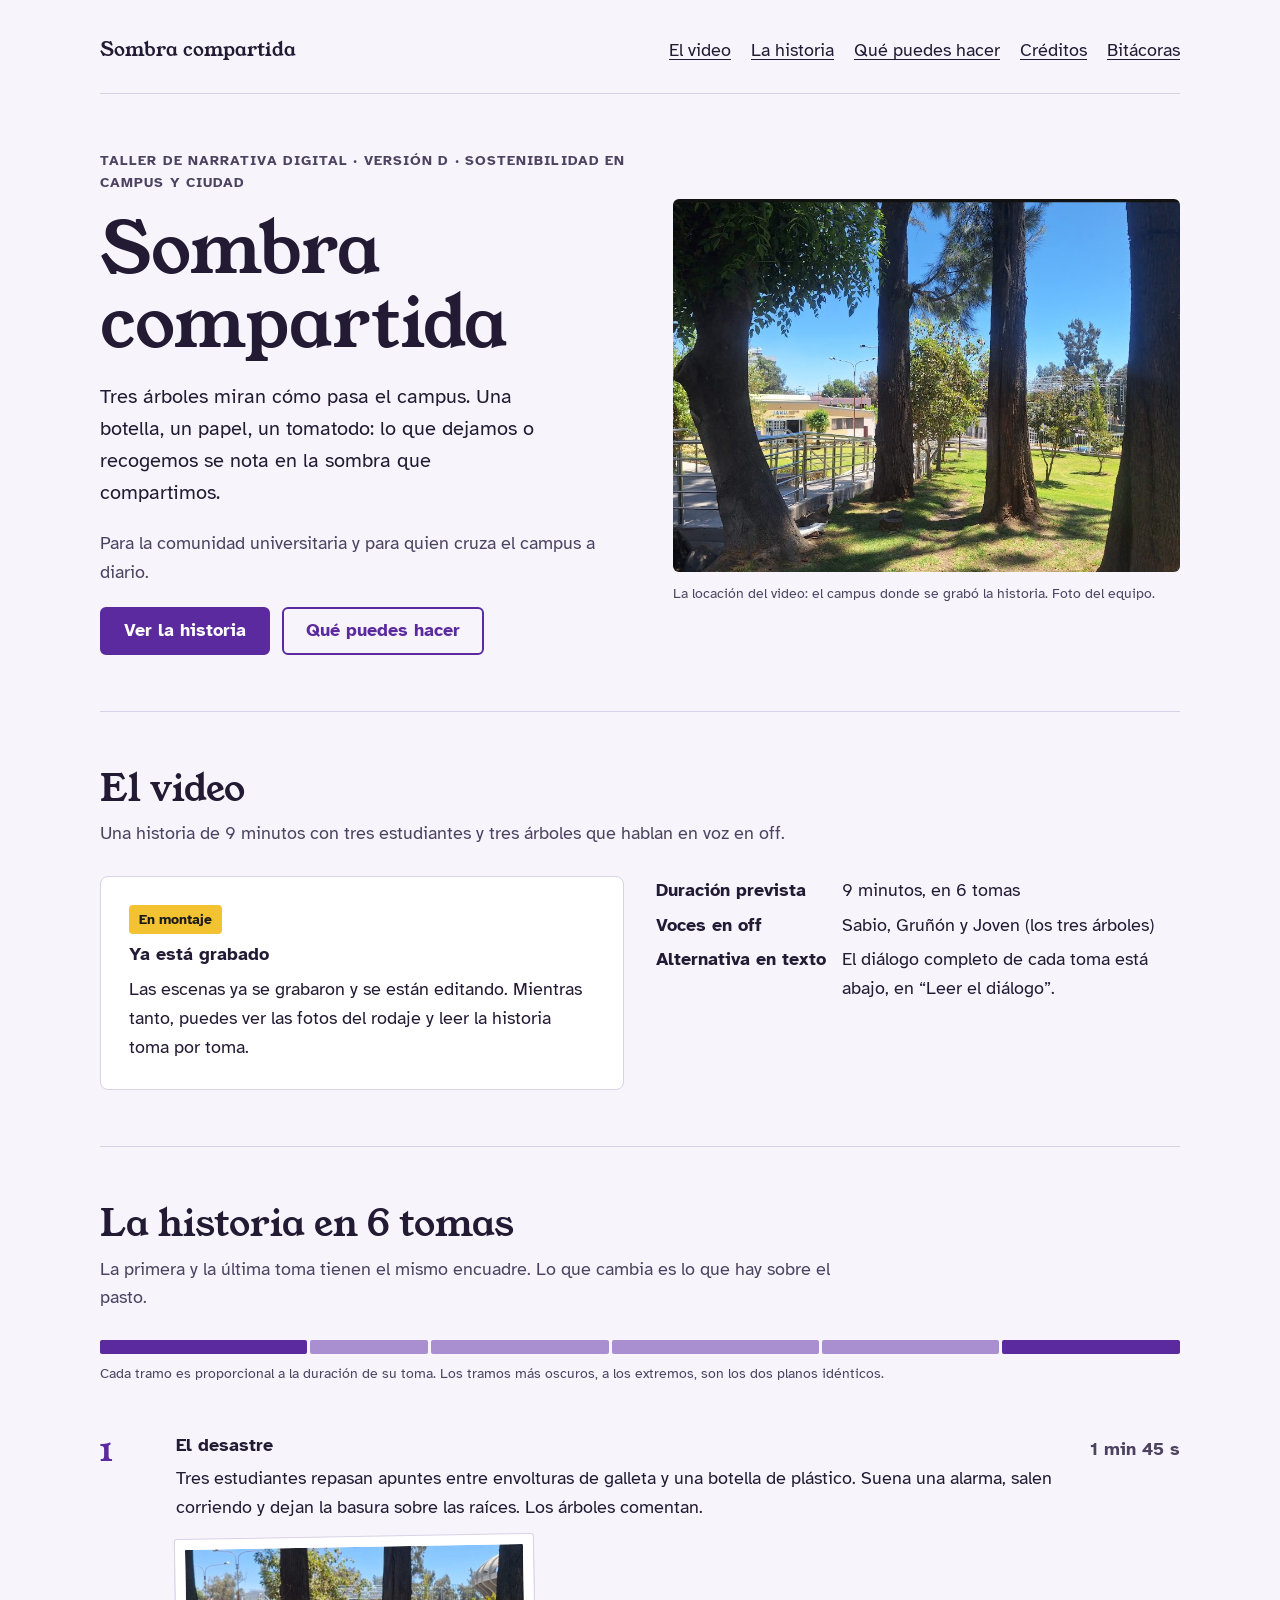
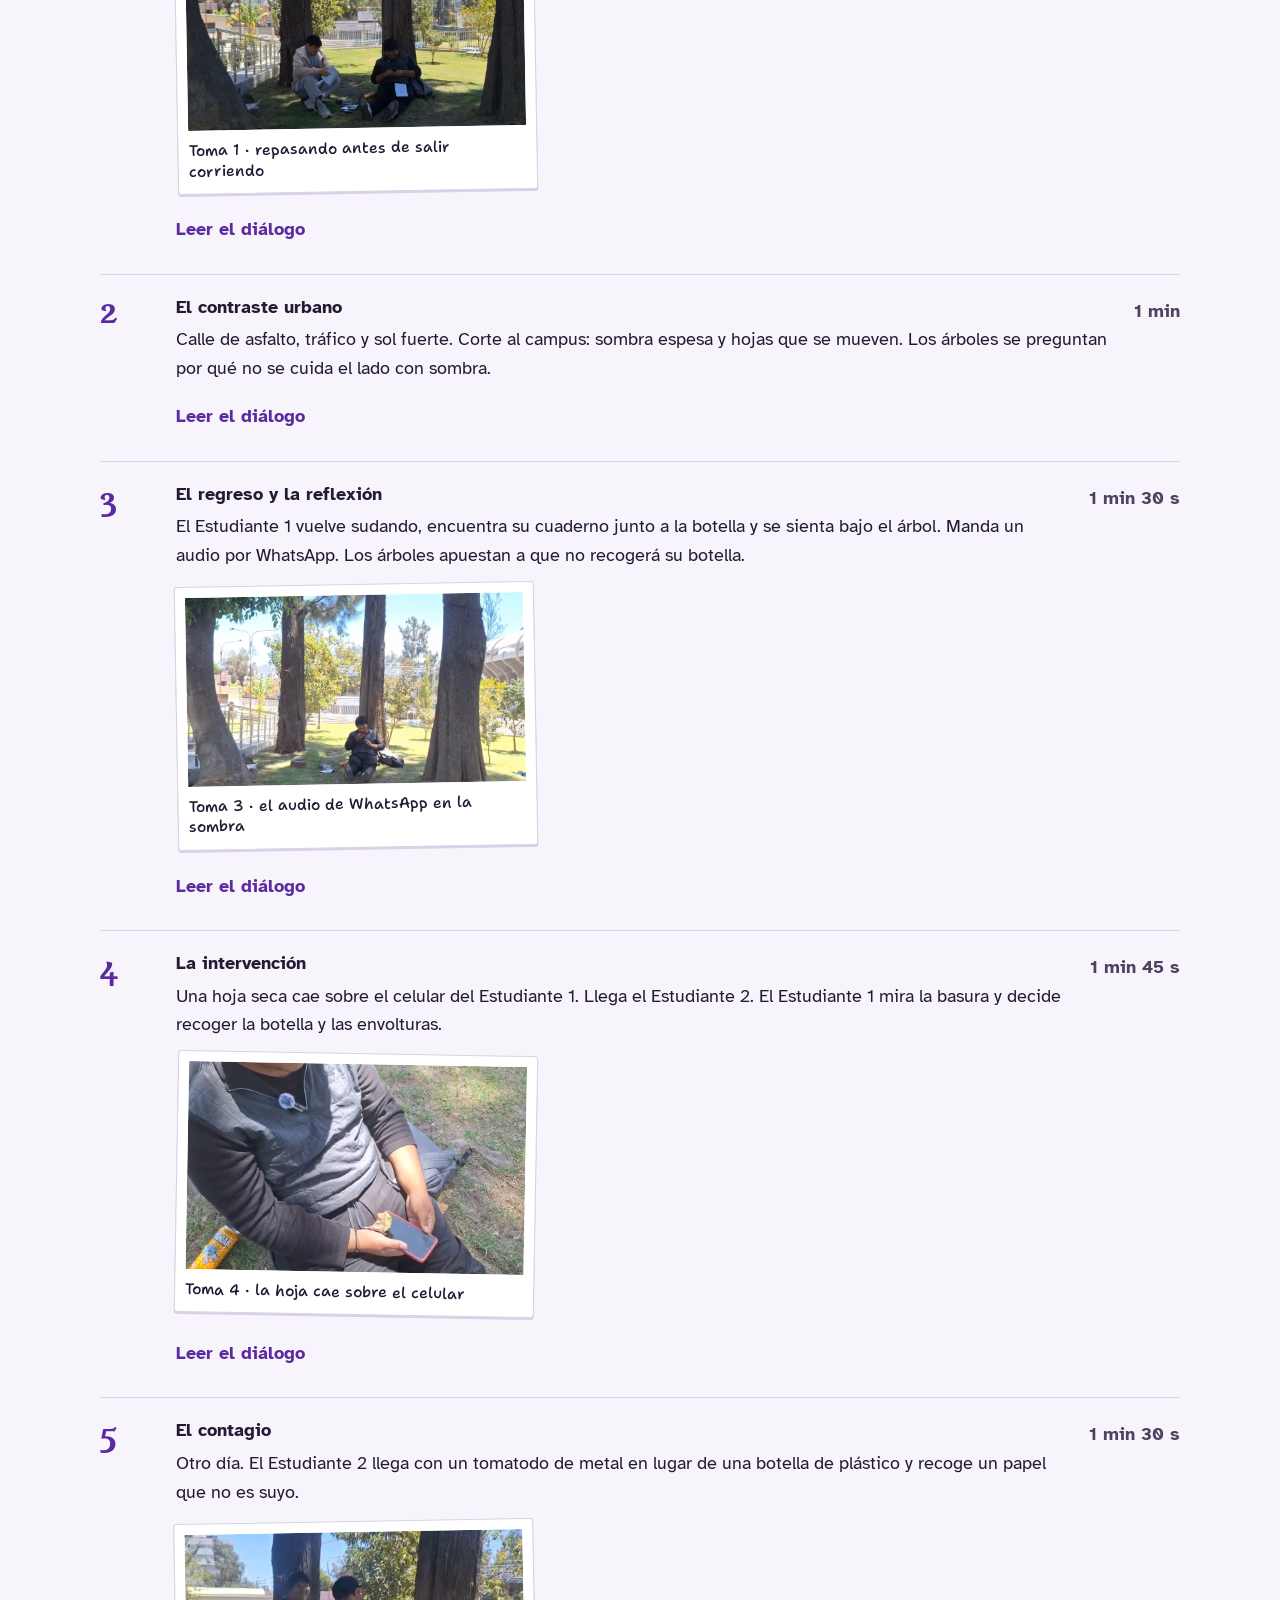
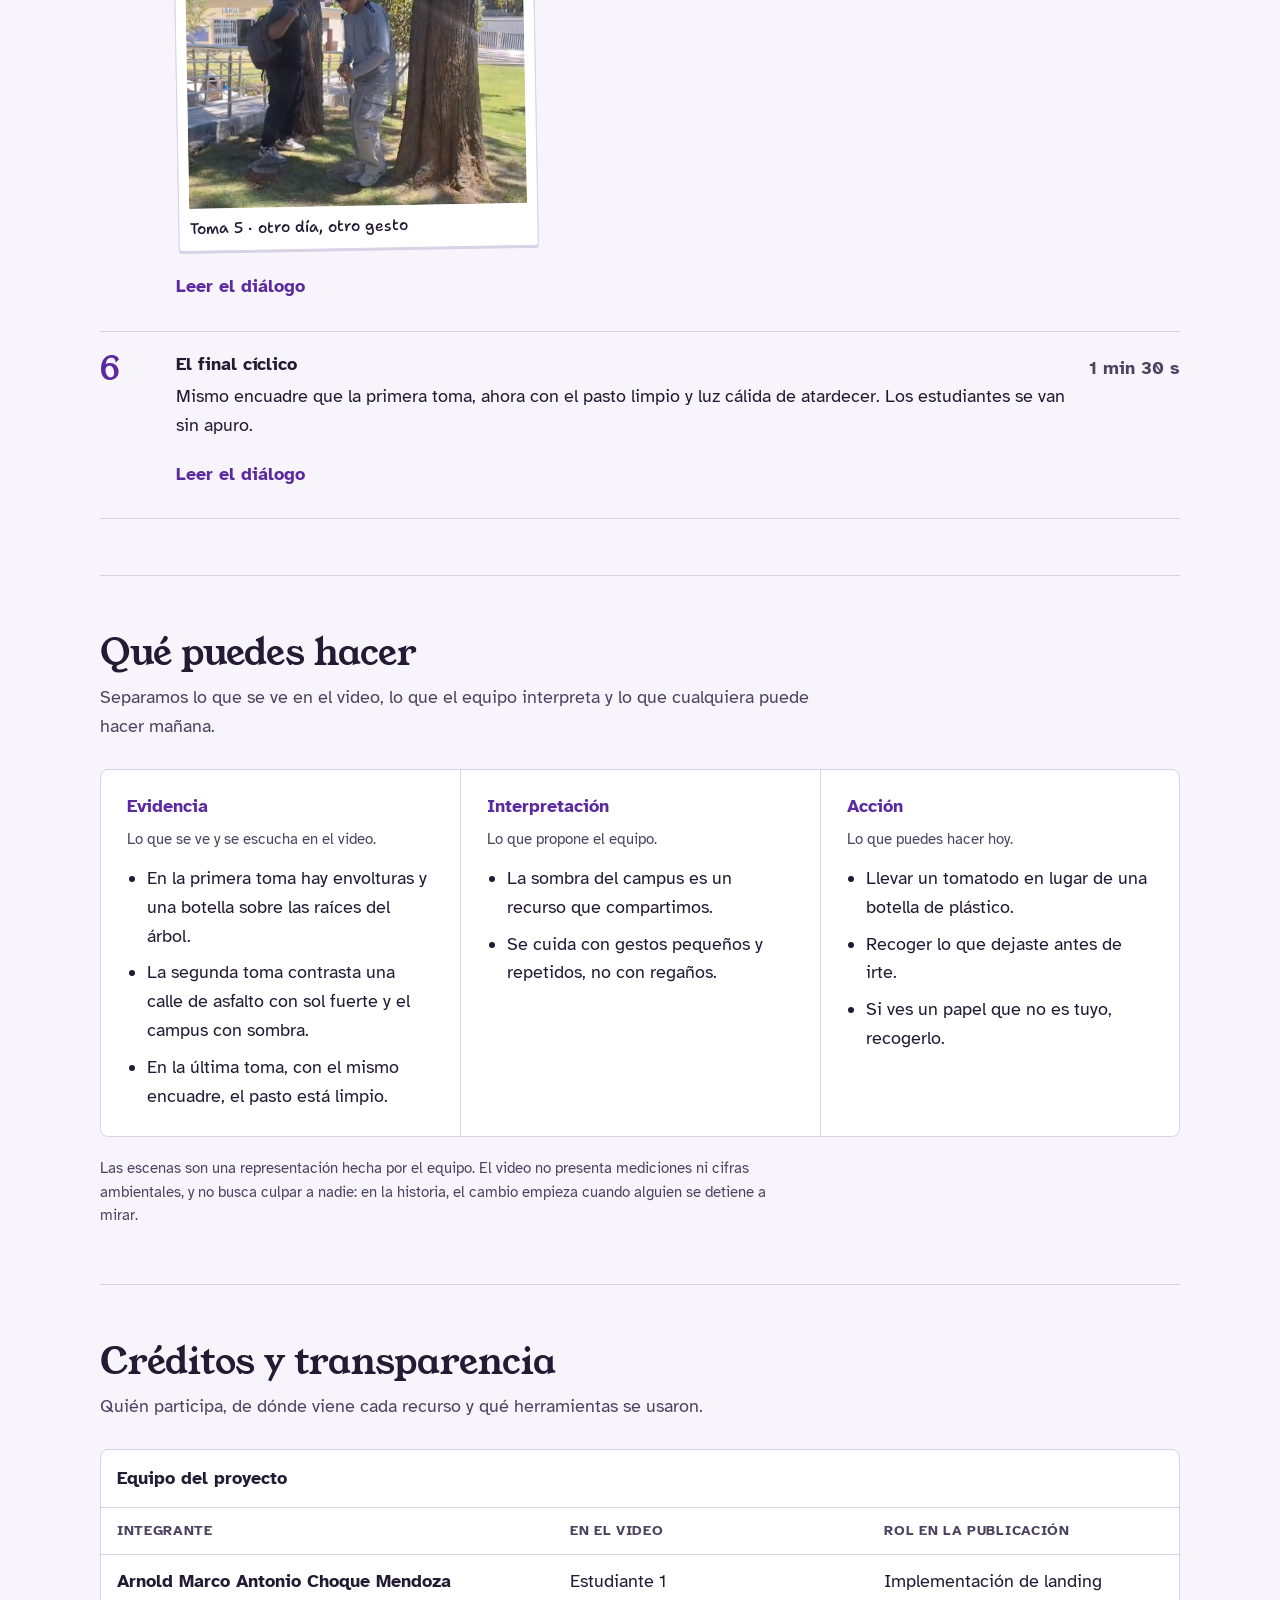
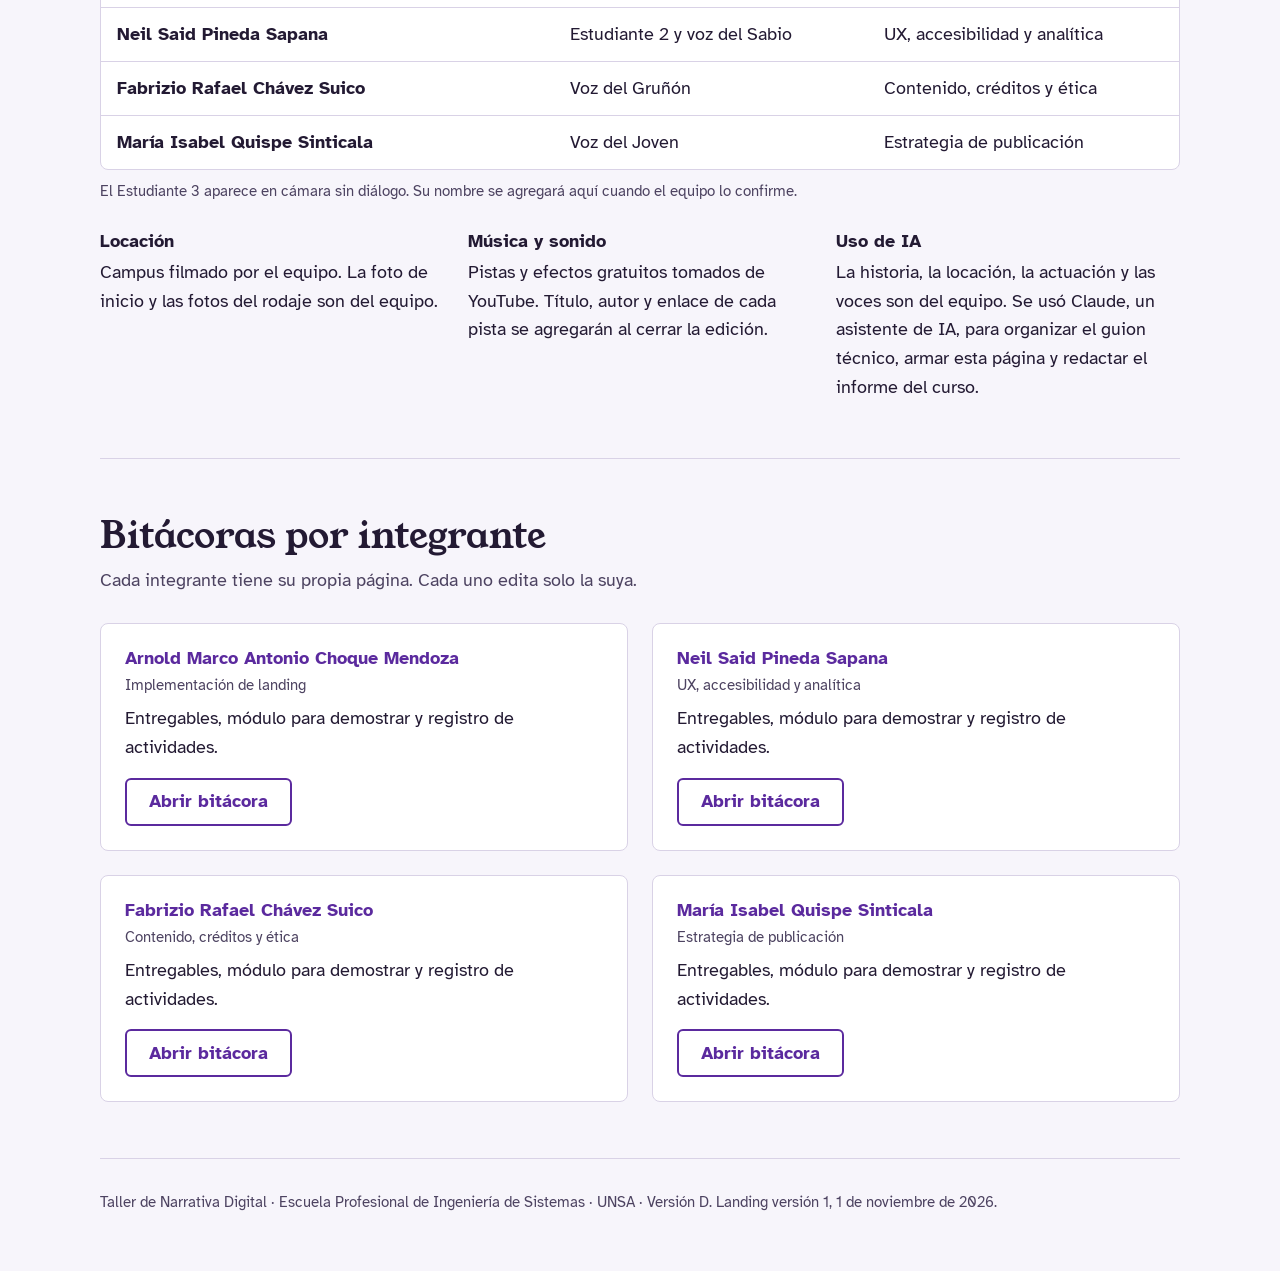
==== commit 29e19118: "Corrigiendo errores al momento de subirse" ====
--- a/index.html
+++ b/index.html
@@ -285,7 +285,7 @@
           <h3>Arnold Marco Antonio Choque Mendoza</h3>
           <p class="bit-rol">Implementación de landing</p>
           <p>Entregables, módulo para demostrar y registro de actividades.</p>
-          <a class="btn secondary" href="bitacora-arnold.html">Abrir bitácora<span class="sr-only"></span></a>
+          <a class="btn secondary" href="bitacora-arnold.html">Abrir bitácora<span class="sr-only"> </span></a>
         </article>
         <article class="bit-card">
           <h3>Neil Said Pineda Sapana</h3>
@@ -297,7 +297,7 @@
           <h3>Fabrizio Rafael Chávez Suico</h3>
           <p class="bit-rol">Contenido, créditos y ética</p>
           <p>Entregables, módulo para demostrar y registro de actividades.</p>
-          <a class="btn secondary" href="bitacora-fabrizio.html">Abrir bitácora<span class="sr-only"></span></a>
+          <a class="btn secondary" href="bitacora-fabrizio.html">Abrir bitácora<span class="sr-only"> </span></a>
         </article>
         <article class="bit-card">
           <h3>María Isabel Quispe Sinticala</h3>
--- a/style.css
+++ b/style.css
@@ -1,3 +1,9 @@
+/* Sombra compartida · estilos
+   Para cambiar los colores, edita solo las variables de :root (arriba) y las de modo oscuro. */
+/* Concepto: página de lectura clara, como la sombra de un árbol sobre el pasto.
+   Hero partido (título + foto real de la locación), línea de tiempo proporcional
+   de las 6 tomas (la primera y la última comparten color: final cíclico) y una
+   sección que separa evidencia, interpretación y acción. */
 :root {
   --bg: #F7F5FB;
   --surface: #FFFFFF;
@@ -72,6 +78,7 @@
 .section-head { display: flex; flex-direction: column; gap: 10px; max-width: 62ch; margin-bottom: 28px; }
 .lead { color: var(--muted); }
 
+/* Video */
 .video-box { display: grid; grid-template-columns: 1fr 1fr; gap: 32px; align-items: start; }
 .video-state { background: var(--surface); border: 1px solid var(--line); border-radius: 8px; padding: 28px;
   display: flex; flex-direction: column; gap: 10px; min-width: 0; }
@@ -81,6 +88,7 @@
 dl.facts dt { font-weight: 700; }
 dl.facts dd { margin: 0; }
 
+/* Línea de tiempo */
 .strip { display: flex; gap: 3px; height: 14px; margin-bottom: 8px; }
 .strip span { border-radius: 2px; background: var(--mid); }
 .strip span.loop { background: var(--loop); }
@@ -98,6 +106,7 @@
 .dialogo p b { font-weight: 700; }
 .dialogo p i { color: var(--muted); }
 
+/* Evidencia / interpretación / acción */
 .triad { display: grid; grid-template-columns: repeat(3, 1fr); gap: 0; border: 1px solid var(--line);
   border-radius: 8px; background: var(--surface); overflow: hidden; }
 .triad > div { padding: 26px; display: flex; flex-direction: column; gap: 12px; min-width: 0; }
@@ -107,6 +116,7 @@
 .small { font-size: 0.92rem; color: var(--muted); }
 .callout { margin-top: 20px; max-width: 70ch; }
 
+/* Créditos */
 .table-scroll { overflow-x: auto; border: 1px solid var(--line); border-radius: 8px; background: var(--surface); }
 table { border-collapse: collapse; width: 100%; min-width: 560px; }
 caption { text-align: left; padding: 14px 16px; font-weight: 700; }
@@ -126,7 +136,7 @@
   ol.tomas > li .dur { grid-column: 2; }
   section { padding-block: 40px; }
 }
-
+/* Fotos del rodaje */
 .polaroid { margin: 6px 0 4px; max-width: 360px; background: var(--surface); padding: 10px 10px 12px;
   border: 1px solid var(--line); border-radius: 3px; box-shadow: 0 2px 0 var(--line); transform: rotate(-1deg); }
 ol.tomas > li:nth-child(even) .polaroid { transform: rotate(1deg); }
@@ -135,6 +145,7 @@
 
 @media (prefers-reduced-motion: reduce) { * { scroll-behavior: auto !important; } }
 
+/* ===== Ajustes para PC y celular ===== */
 html { -webkit-text-size-adjust: 100%; text-size-adjust: 100%; }
 body { overflow-x: clip; }
 img { max-width: 100%; }
@@ -157,6 +168,7 @@
   ol.tomas > li { gap: 6px 12px; }
 }
 
+/* ===== Bitácoras por integrante ===== */
 .bit-grid { display: grid; grid-template-columns: repeat(2, 1fr); gap: 24px; }
 .bit-card { background: var(--surface); border: 1px solid var(--line); border-radius: 8px;
   padding: 24px; display: flex; flex-direction: column; gap: 6px; min-width: 0; }
@@ -175,3 +187,18 @@
   .bit-card { padding: 18px; }
   ul.bit-list > li { grid-template-columns: 1fr; }
 }
+
+/* ===== Páginas de bitácora ===== */
+.bit-page h1 { font-size: clamp(2rem, 6vw, 3.2rem); }
+.bit-page .hero-copy { padding-block: 40px 8px; }
+.bit-page section { padding-block: 40px; }
+.bit-page h3 { margin-top: 8px; }
+.espacio { border: 2px dashed var(--line); border-radius: 8px; padding: 20px; color: var(--muted);
+  background: var(--surface); min-height: 140px; }
+.espacio p + p { margin-top: 10px; }
+.bit-detalle { display: flex; flex-direction: column; gap: 14px; margin-bottom: 36px; }
+.bit-detalle > .small { max-width: 62ch; }
+.bit-volver { display: inline-block; min-height: 44px; padding-top: 10px; }
+td.vacio { color: var(--muted); }
+.bit-card .btn { align-self: flex-start; margin-top: 10px; }
+.sr-only { position: absolute; width: 1px; height: 1px; overflow: hidden; clip: rect(0 0 0 0); white-space: nowrap; }
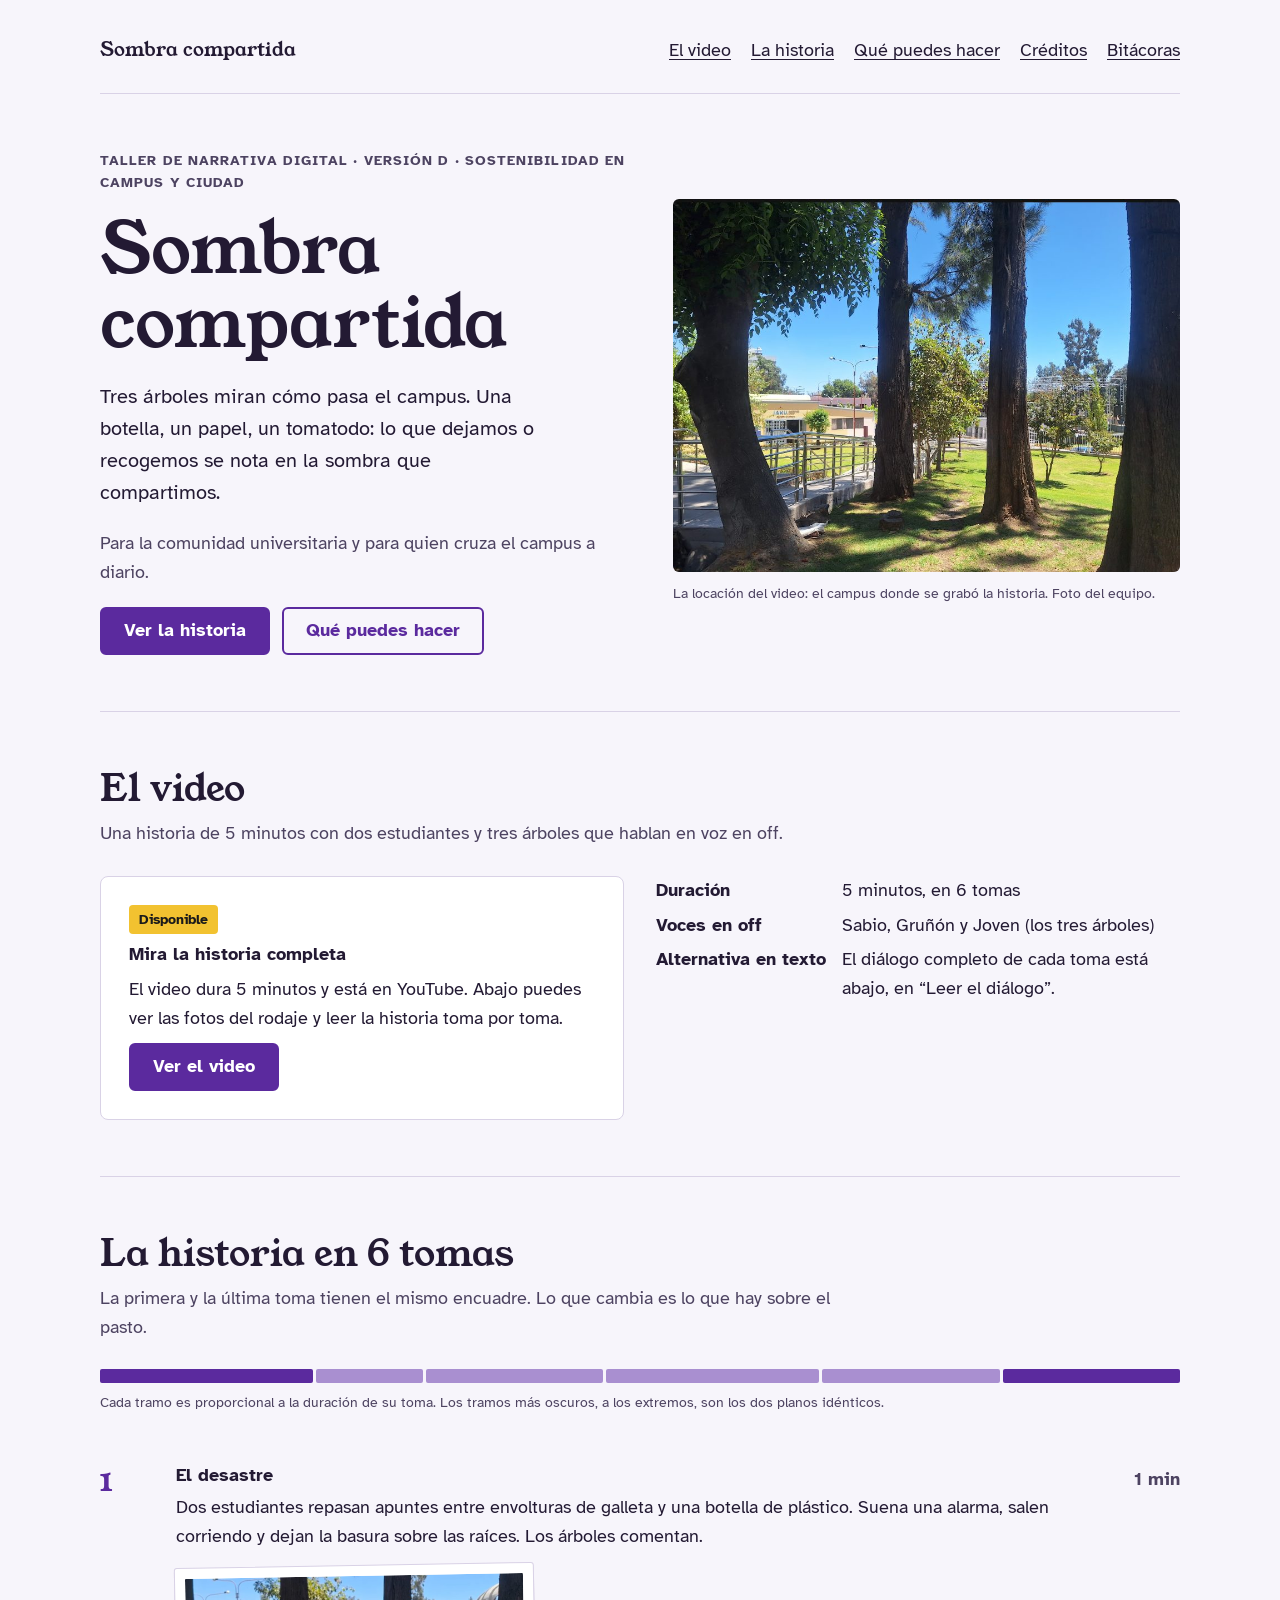
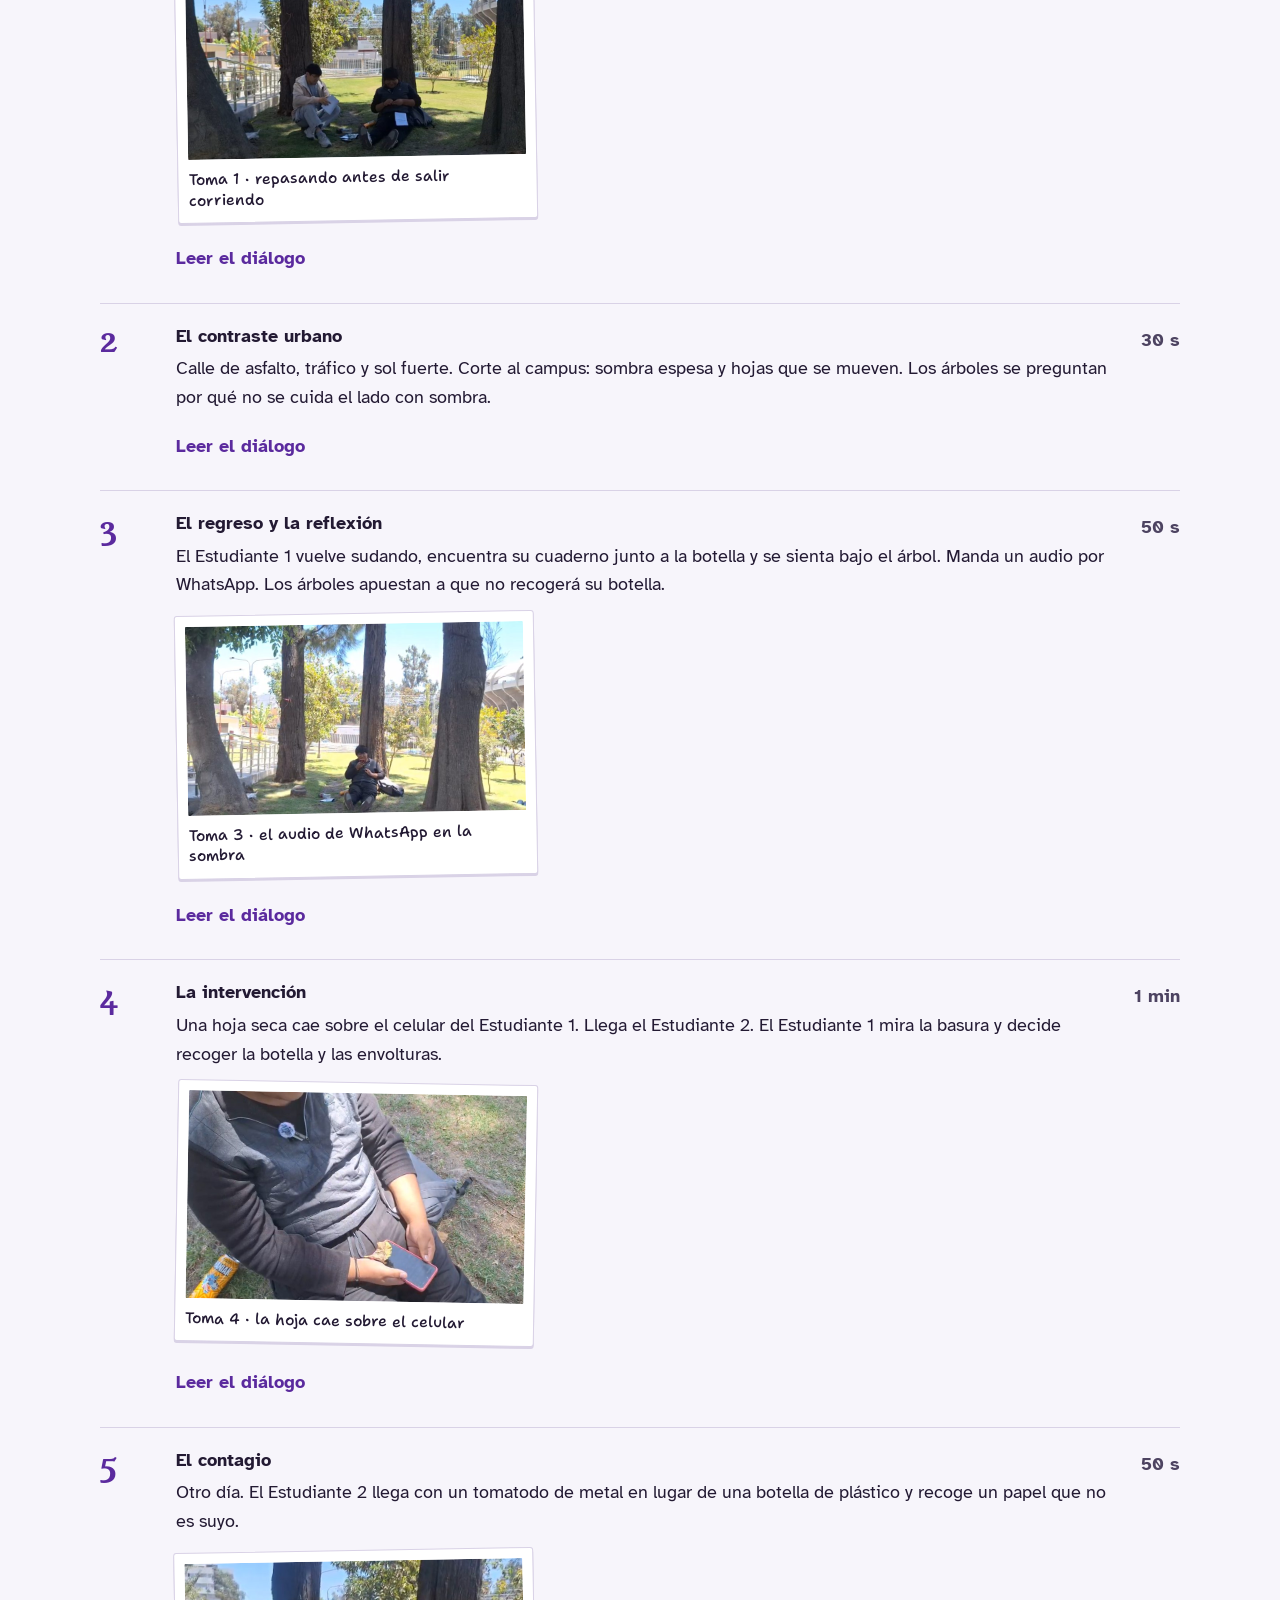
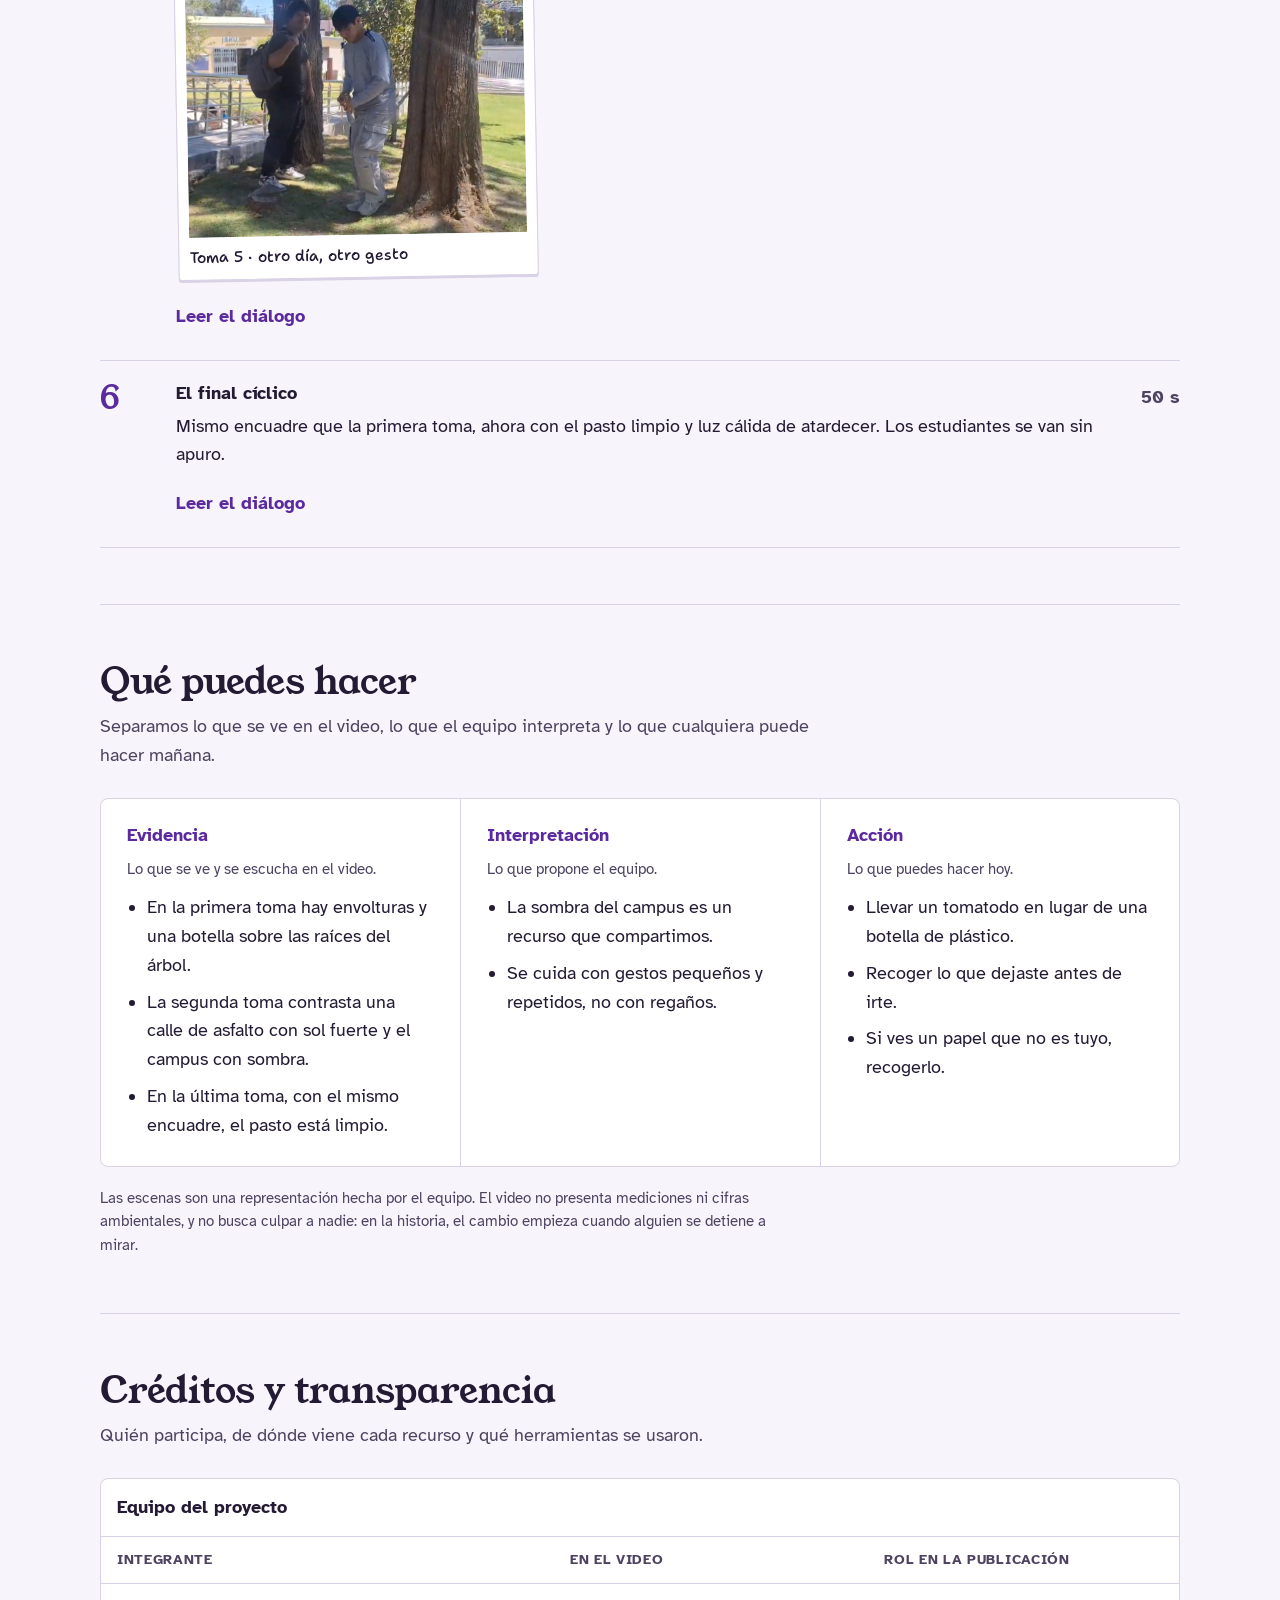
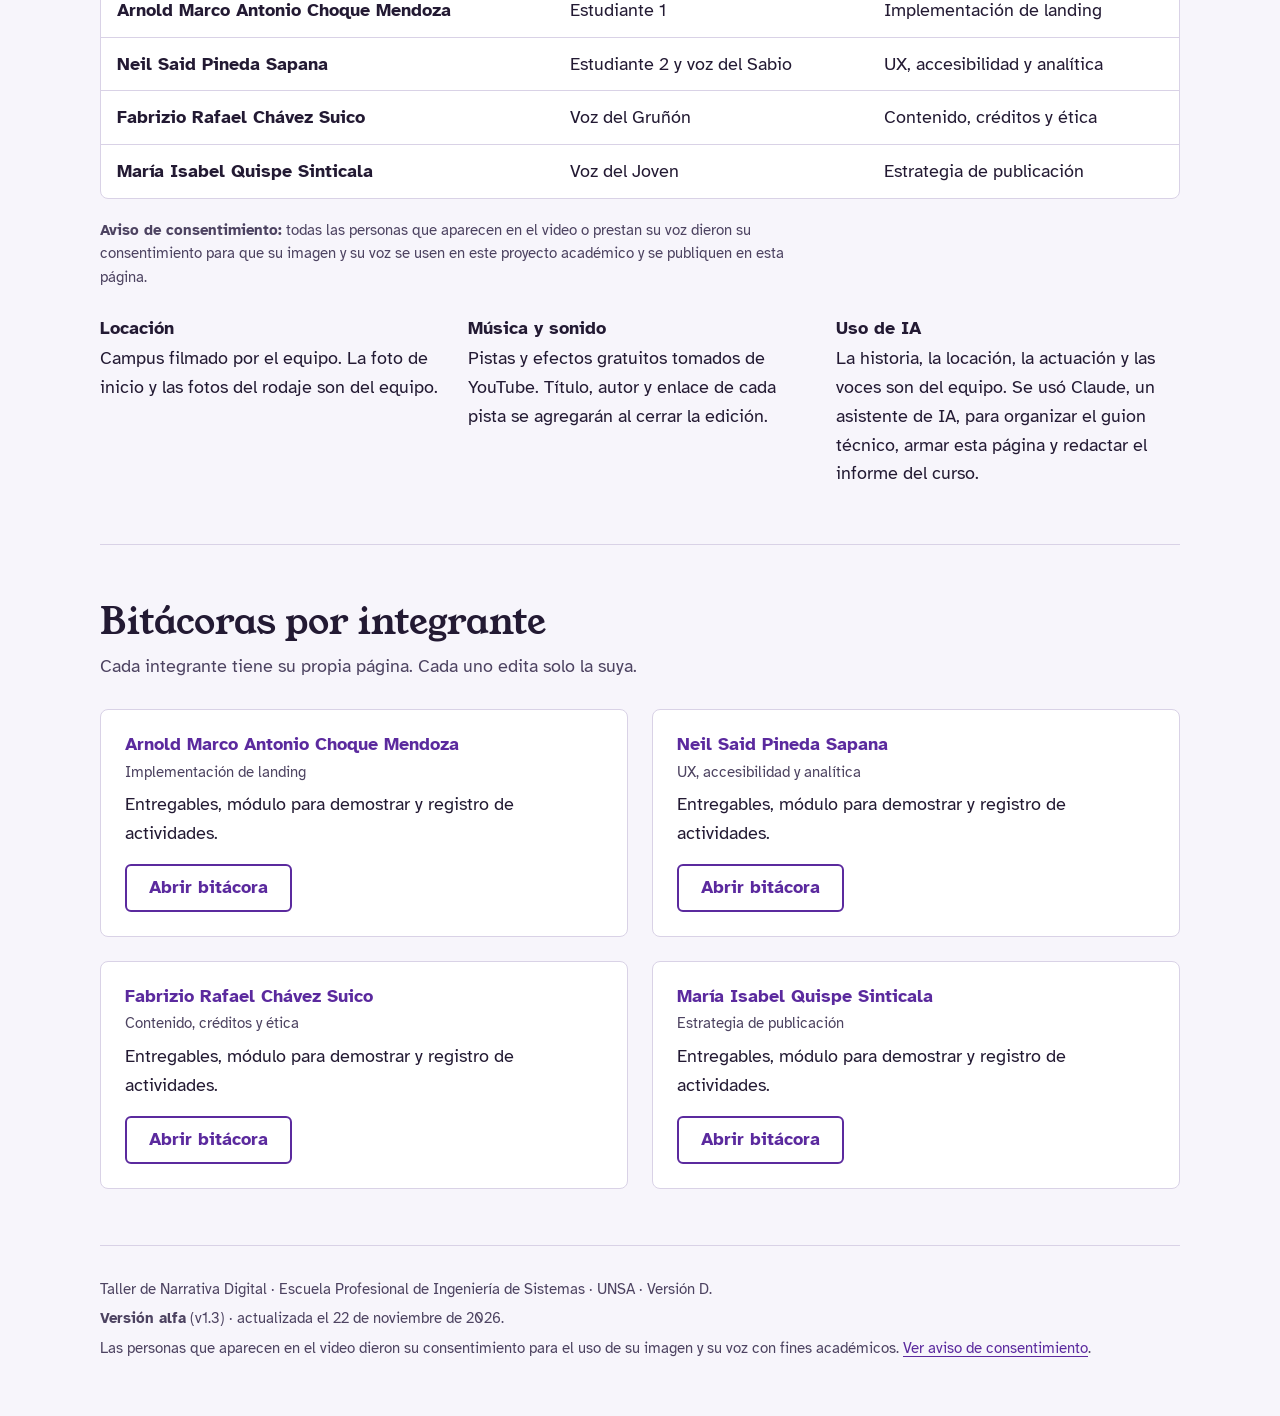
==== commit f4126d9c: "Mejorando el landing, colocando el enlace del video, pie de pagina con la version alfa, y escribi mi" ====
--- a/index.html
+++ b/index.html
@@ -54,18 +54,17 @@
     <section id="video" aria-labelledby="t-video">
       <div class="section-head">
         <h2 id="t-video">El video</h2>
-        <p class="lead">Una historia de 9 minutos con tres estudiantes y tres árboles que hablan en voz en off.</p>
+        <p class="lead">Una historia de 5 minutos con dos estudiantes y tres árboles que hablan en voz en off.</p>
       </div>
       <div class="video-box">
         <div class="video-state">
-          <span class="status">En montaje</span>
-          <h3>Ya está grabado</h3>
-          <p>Las escenas ya se grabaron y se están editando. Mientras tanto, puedes ver las fotos del rodaje y leer la historia toma por toma.</p>
-          <!-- Cuando el video esté listo, reemplaza este bloque por:
-               <a class="btn primary" href="PEGA-AQUI-EL-ENLACE">Ver el video</a> -->
+          <span class="status">Disponible</span>
+          <h3>Mira la historia completa</h3>
+          <p>El video dura 5 minutos y está en YouTube. Abajo puedes ver las fotos del rodaje y leer la historia toma por toma.</p>
+          <a class="btn primary" style="align-self:flex-start" href="https://youtu.be/p-xjTOGY5D0" target="_blank" rel="noopener">Ver el video<span class="sr-only"> (se abre en una pestaña nueva)</span></a>
         </div>
         <dl class="facts">
-          <dt>Duración prevista</dt><dd>9 minutos, en 6 tomas</dd>
+          <dt>Duración</dt><dd>5 minutos, en 6 tomas</dd>
           <dt>Voces en off</dt><dd>Sabio, Gruñón y Joven (los tres árboles)</dd>
           <dt>Alternativa en texto</dt><dd>El diálogo completo de cada toma está abajo, en “Leer el diálogo”.</dd>
         </dl>
@@ -78,12 +77,12 @@
         <p class="lead">La primera y la última toma tienen el mismo encuadre. Lo que cambia es lo que hay sobre el pasto.</p>
       </div>
       <div class="strip" aria-hidden="true">
-        <span class="loop" style="flex: 105"></span>
+        <span class="loop" style="flex: 60"></span>
+        <span style="flex: 30"></span>
+        <span style="flex: 50"></span>
         <span style="flex: 60"></span>
-        <span style="flex: 90"></span>
-        <span style="flex: 105"></span>
-        <span style="flex: 90"></span>
-        <span class="loop" style="flex: 90"></span>
+        <span style="flex: 50"></span>
+        <span class="loop" style="flex: 50"></span>
       </div>
       <p class="strip-note">Cada tramo es proporcional a la duración de su toma. Los tramos más oscuros, a los extremos, son los dos planos idénticos.</p>
 
@@ -91,7 +90,7 @@
         <li>
           <div class="toma-body">
             <h3>El desastre</h3>
-            <p>Tres estudiantes repasan apuntes entre envolturas de galleta y una botella de plástico. Suena una alarma, salen corriendo y dejan la basura sobre las raíces. Los árboles comentan.</p>
+            <p>Dos estudiantes repasan apuntes entre envolturas de galleta y una botella de plástico. Suena una alarma, salen corriendo y dejan la basura sobre las raíces. Los árboles comentan.</p>
             <figure class="polaroid">
               <img src="toma1.jpg" loading="lazy" alt="Dos estudiantes sentados en el pasto entre los troncos de los árboles. Uno sostiene una hoja de apuntes y el otro mira sus manos. Junto a ellos hay envolturas y una botella.">
               <figcaption>Toma 1 · repasando antes de salir corriendo</figcaption>
@@ -109,7 +108,7 @@
               </div>
             </details>
           </div>
-          <p class="dur">1 min 45 s</p>
+          <p class="dur">1 min</p>
         </li>
         <li>
           <div class="toma-body">
@@ -123,7 +122,7 @@
               </div>
             </details>
           </div>
-          <p class="dur">1 min</p>
+          <p class="dur">30 s</p>
         </li>
         <li>
           <div class="toma-body">
@@ -141,7 +140,7 @@
               </div>
             </details>
           </div>
-          <p class="dur">1 min 30 s</p>
+          <p class="dur">50 s</p>
         </li>
         <li>
           <div class="toma-body">
@@ -162,7 +161,7 @@
               </div>
             </details>
           </div>
-          <p class="dur">1 min 45 s</p>
+          <p class="dur">1 min</p>
         </li>
         <li>
           <div class="toma-body">
@@ -181,7 +180,7 @@
               </div>
             </details>
           </div>
-          <p class="dur">1 min 30 s</p>
+          <p class="dur">50 s</p>
         </li>
         <li>
           <div class="toma-body">
@@ -197,7 +196,7 @@
               </div>
             </details>
           </div>
-          <p class="dur">1 min 30 s</p>
+          <p class="dur">50 s</p>
         </li>
       </ol>
     </section>
@@ -257,7 +256,7 @@
           </tbody>
         </table>
       </div>
-      <p class="small" style="margin-top:10px">El Estudiante 3 aparece en cámara sin diálogo. Su nombre se agregará aquí cuando el equipo lo confirme.</p>
+      <p class="callout small" id="consentimiento"><b>Aviso de consentimiento:</b> todas las personas que aparecen en el video o prestan su voz dieron su consentimiento para que su imagen y su voz se usen en este proyecto académico y se publiquen en esta página.</p>
 
       <div class="credits-grid">
         <div>
@@ -310,7 +309,9 @@
   </main>
 
   <footer>
-    <p>Taller de Narrativa Digital · Escuela Profesional de Ingeniería de Sistemas · UNSA · Versión D. Landing versión 1, 1 de noviembre de 2026.</p>
+    <p>Taller de Narrativa Digital · Escuela Profesional de Ingeniería de Sistemas · UNSA · Versión D.</p>
+    <p><b>Versión alfa</b> (v1.3) · actualizada el 22 de noviembre de 2026.</p>
+    <p>Las personas que aparecen en el video dieron su consentimiento para el uso de su imagen y su voz con fines académicos. <a href="#consentimiento">Ver aviso de consentimiento</a>.</p>
   </footer>
 </div>
 </div>
--- a/style.css
+++ b/style.css
@@ -202,3 +202,6 @@
 td.vacio { color: var(--muted); }
 .bit-card .btn { align-self: flex-start; margin-top: 10px; }
 .sr-only { position: absolute; width: 1px; height: 1px; overflow: hidden; clip: rect(0 0 0 0); white-space: nowrap; }
+
+/* Pie de página en varias líneas */
+footer p + p { margin-top: 6px; }
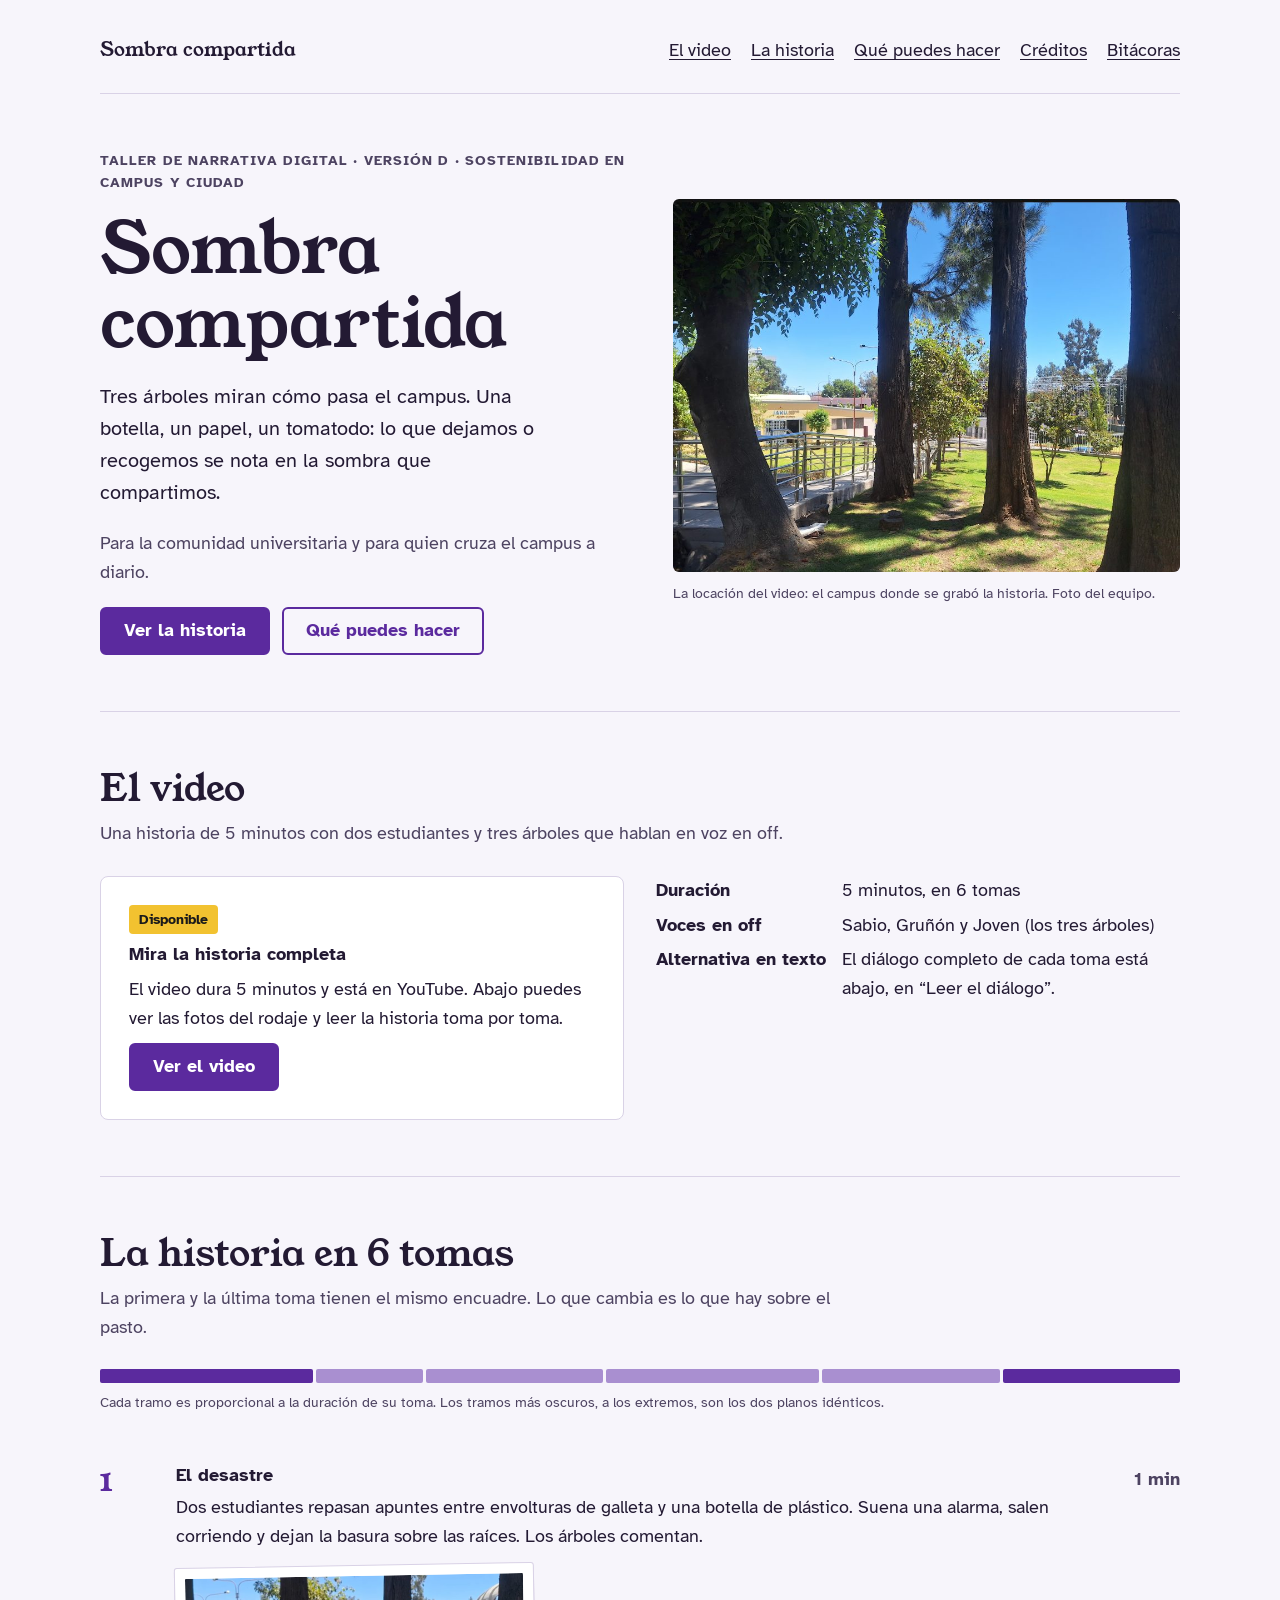
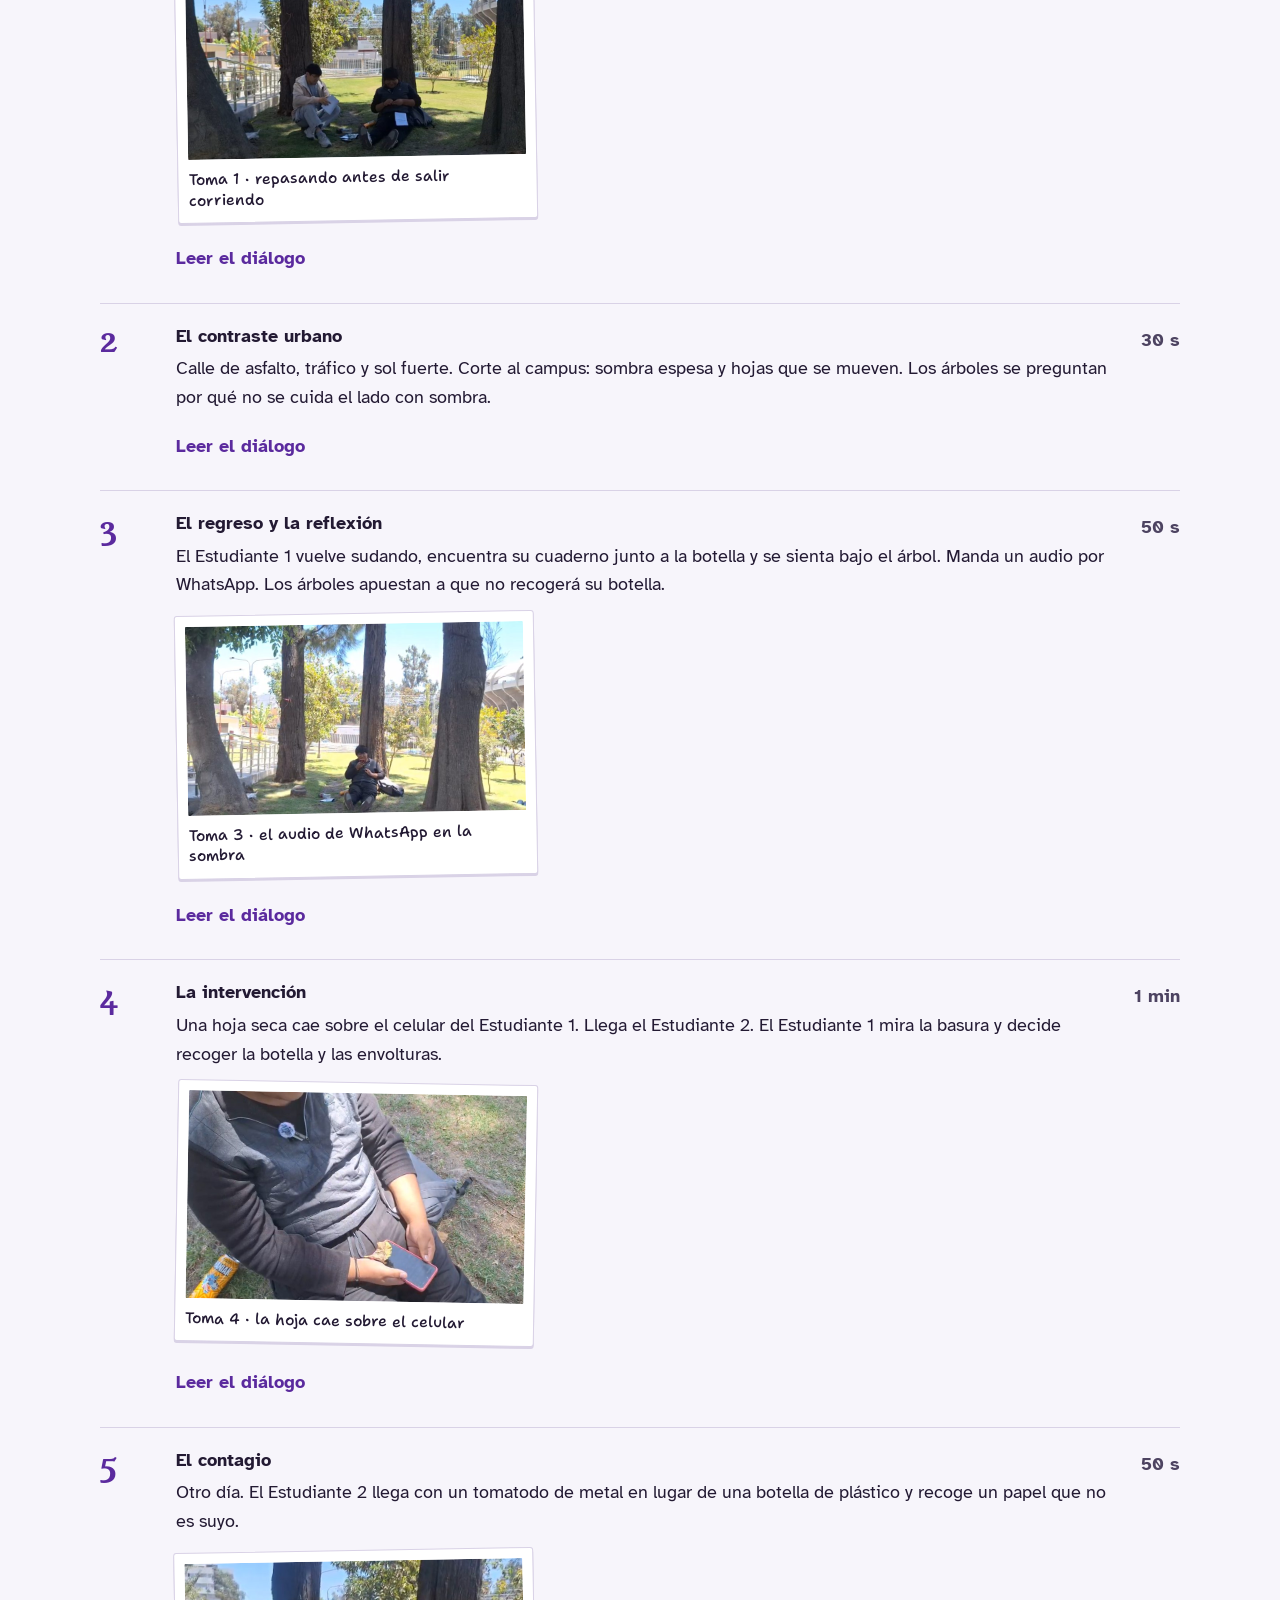
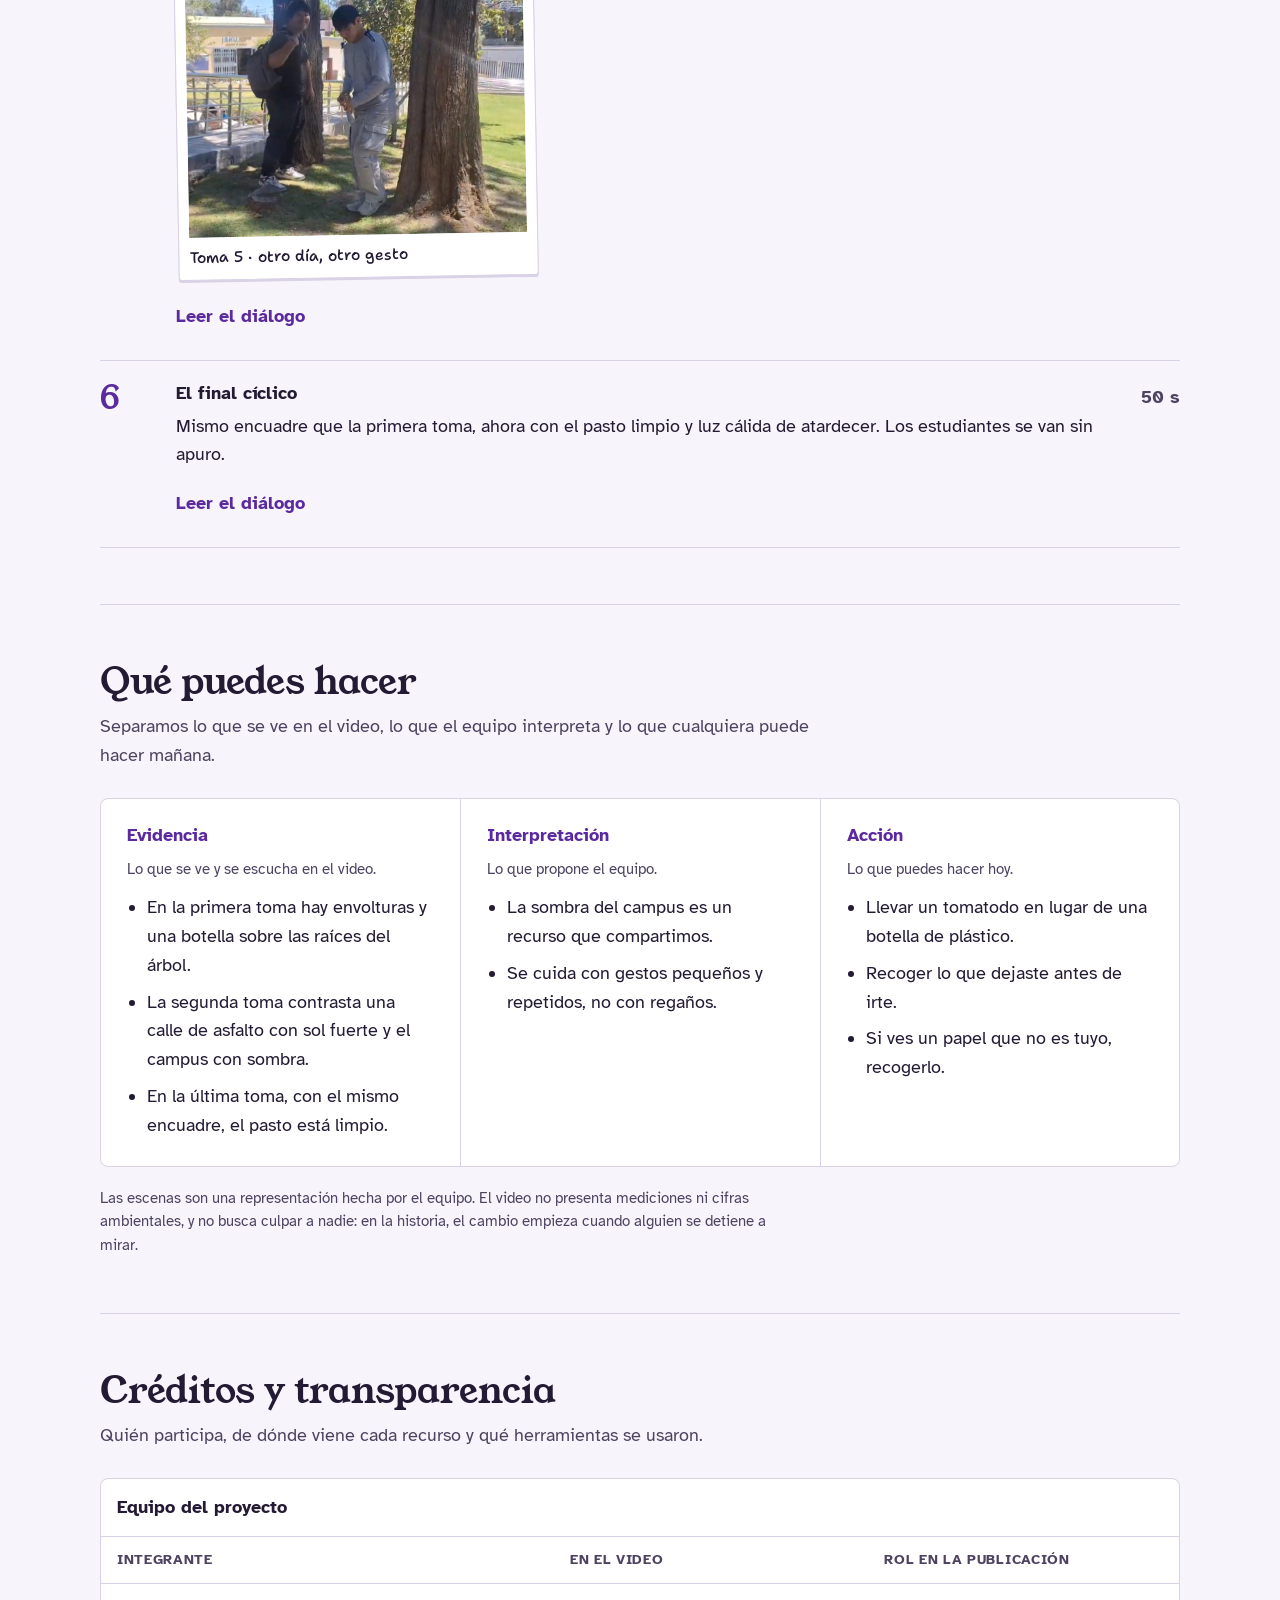
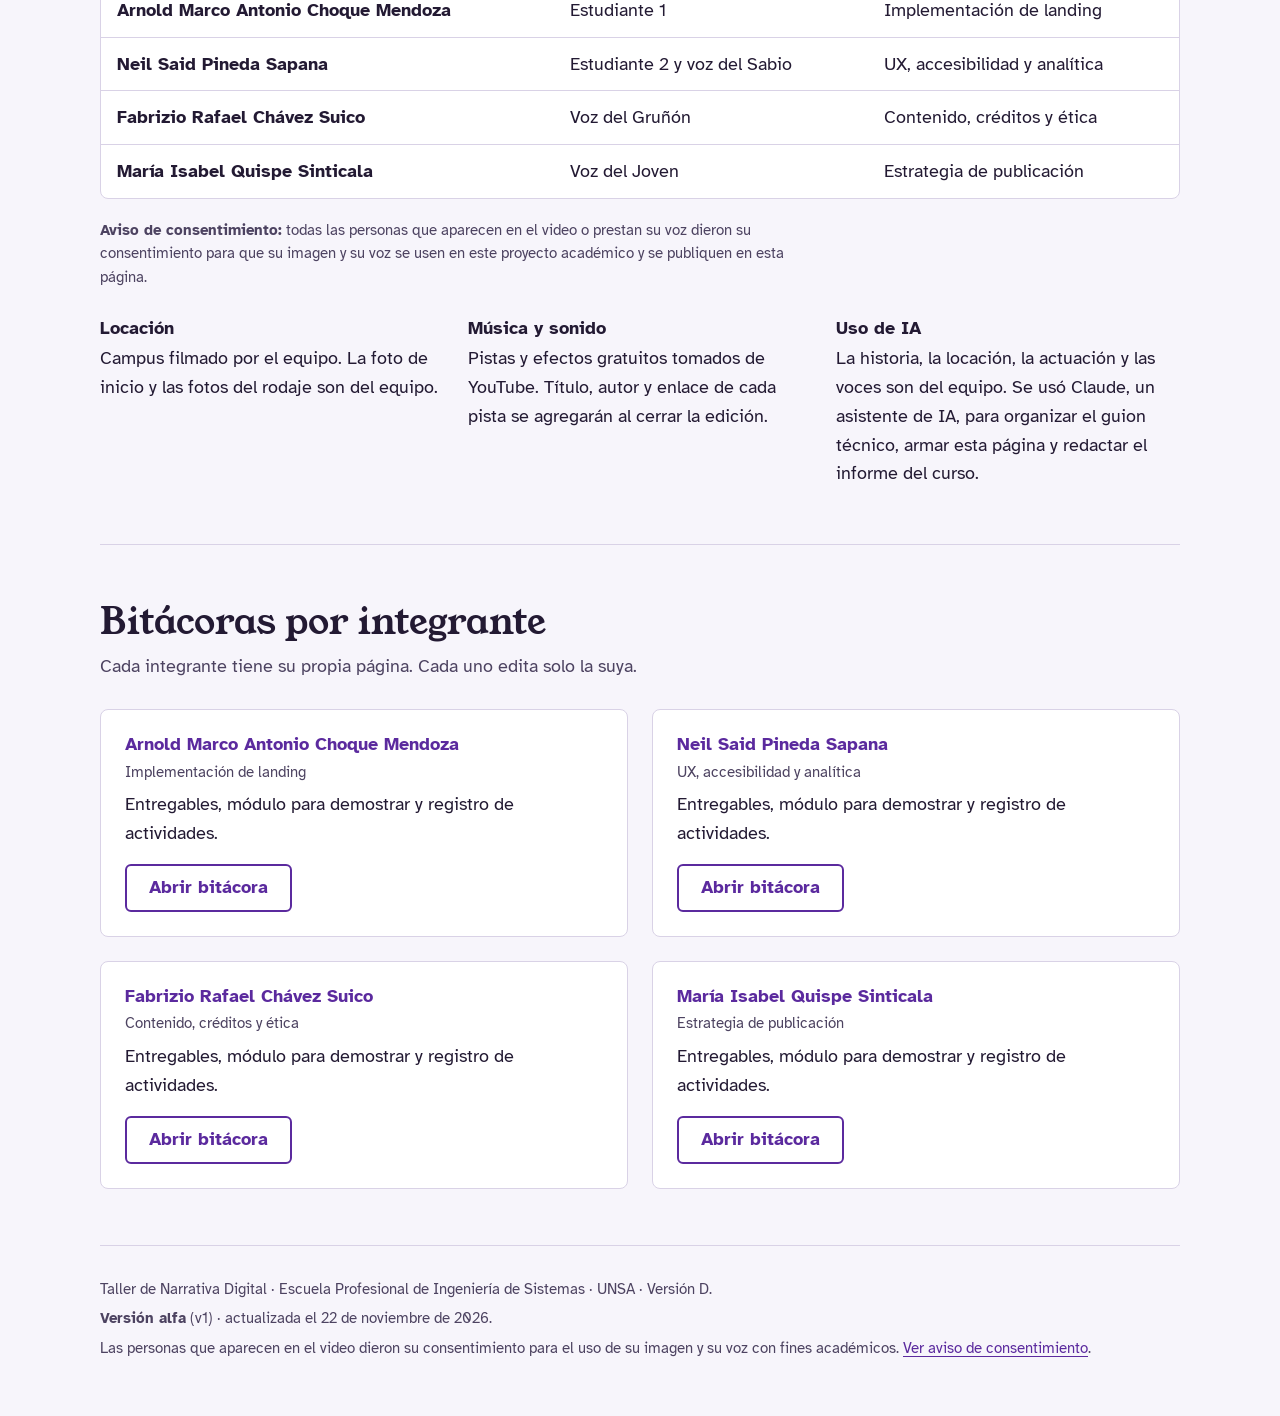
==== commit 68b92206: "Cambiando el pie de pagina con la version v1" ====
--- a/index.html
+++ b/index.html
@@ -310,7 +310,7 @@
 
   <footer>
     <p>Taller de Narrativa Digital · Escuela Profesional de Ingeniería de Sistemas · UNSA · Versión D.</p>
-    <p><b>Versión alfa</b> (v1.3) · actualizada el 22 de noviembre de 2026.</p>
+    <p><b>Versión alfa</b> (v1) · actualizada el 22 de noviembre de 2026.</p>
     <p>Las personas que aparecen en el video dieron su consentimiento para el uso de su imagen y su voz con fines académicos. <a href="#consentimiento">Ver aviso de consentimiento</a>.</p>
   </footer>
 </div>
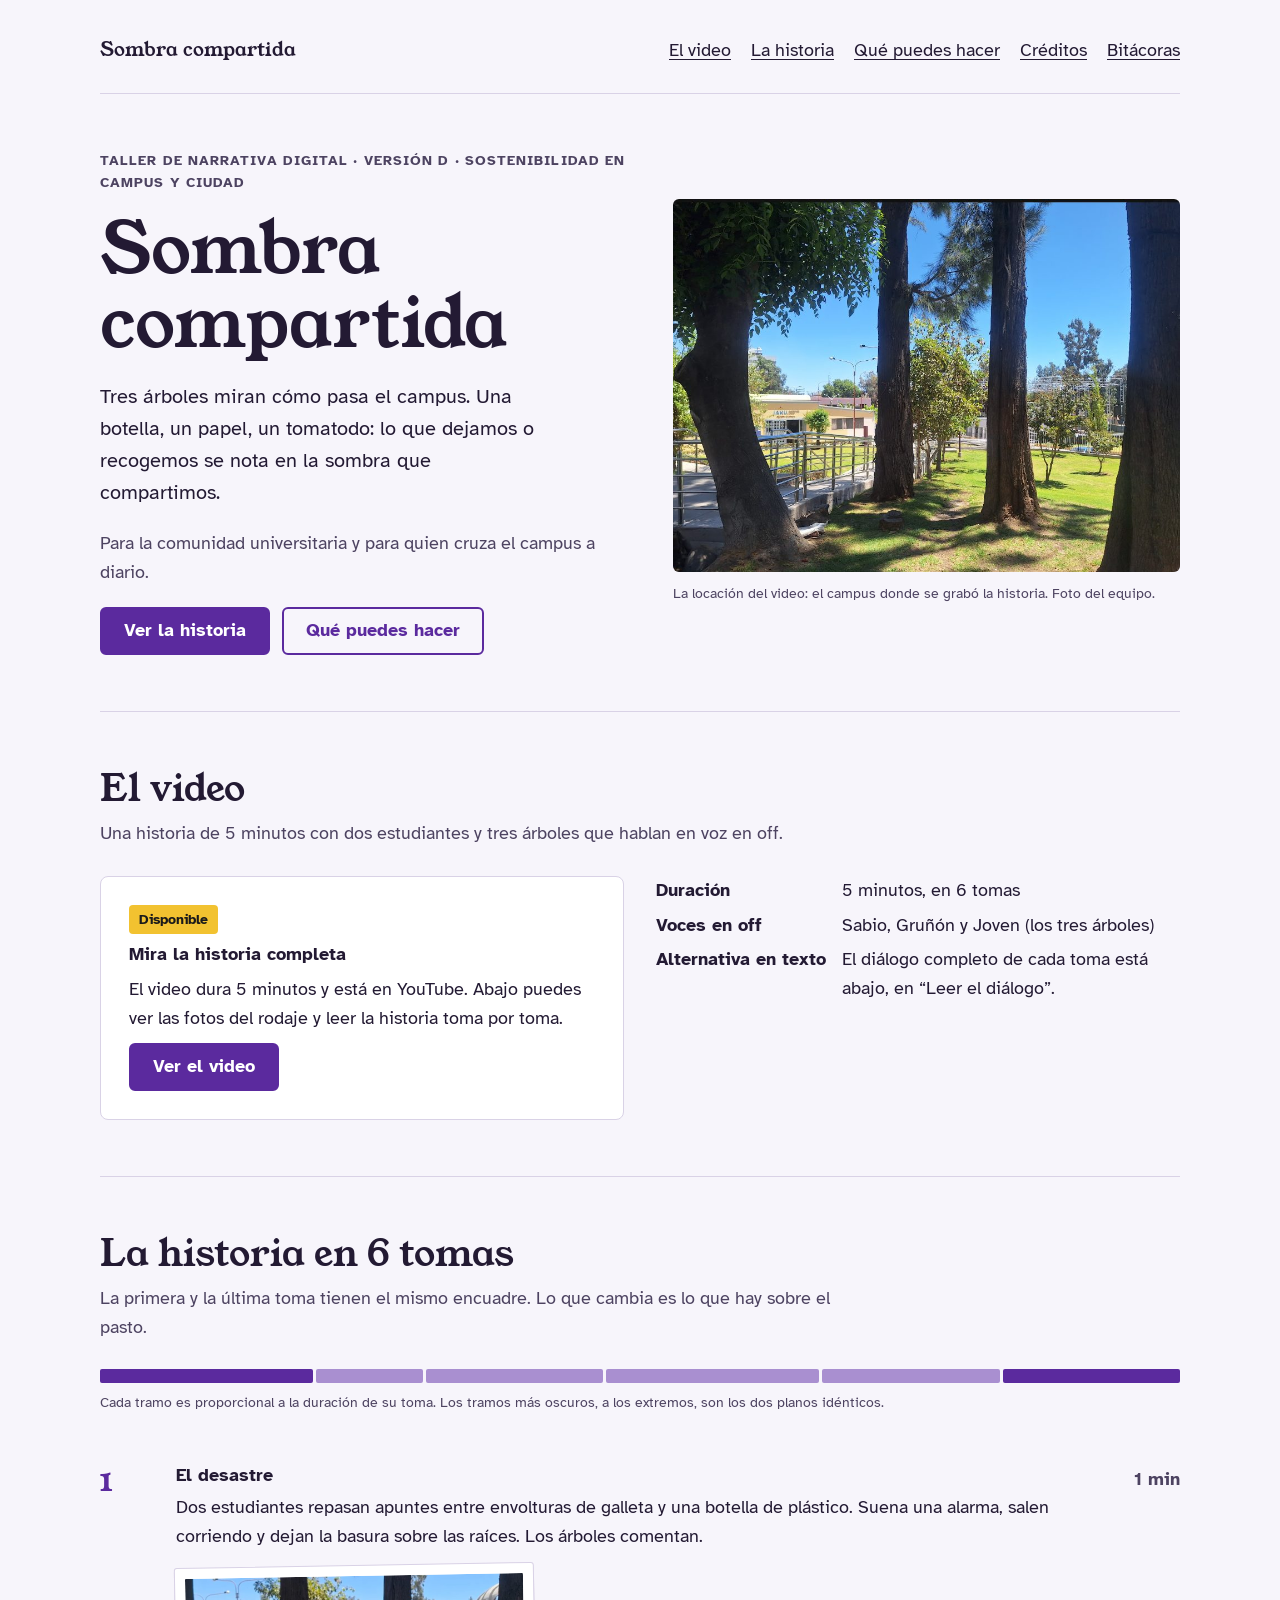
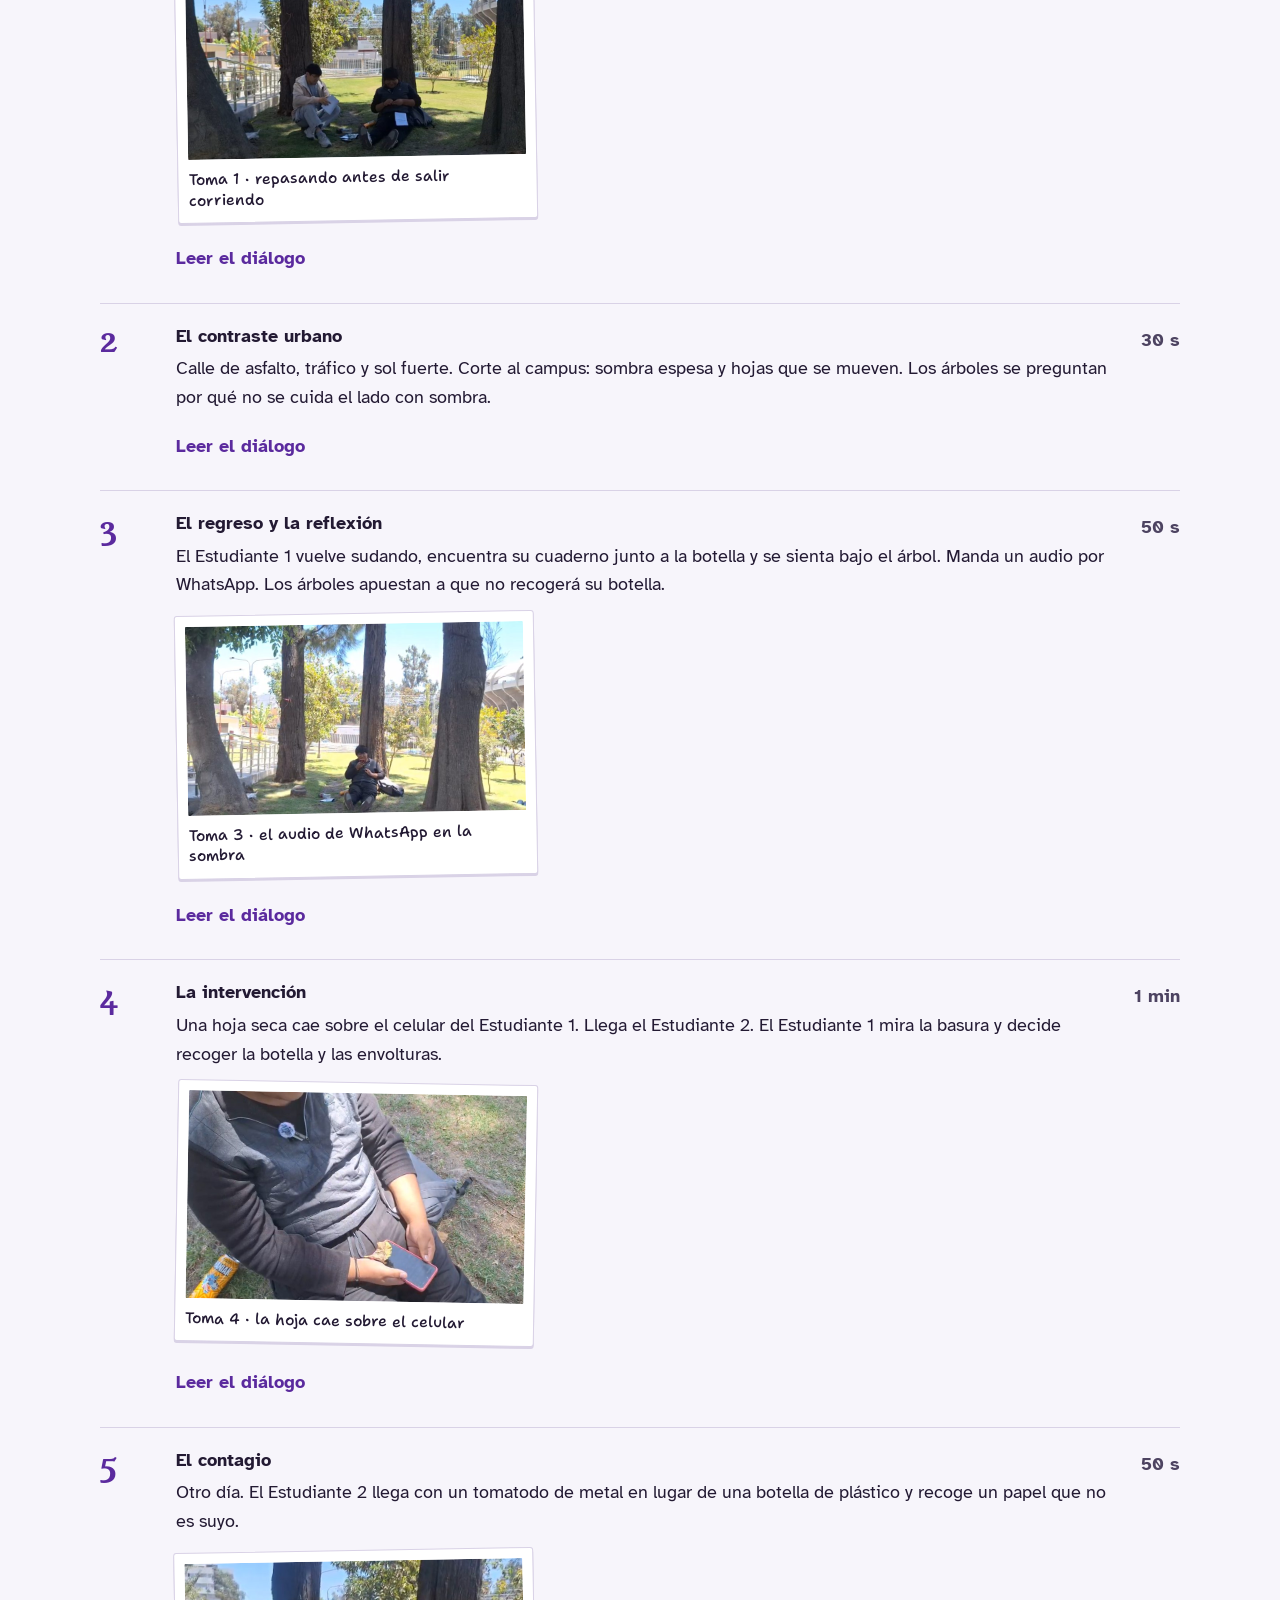
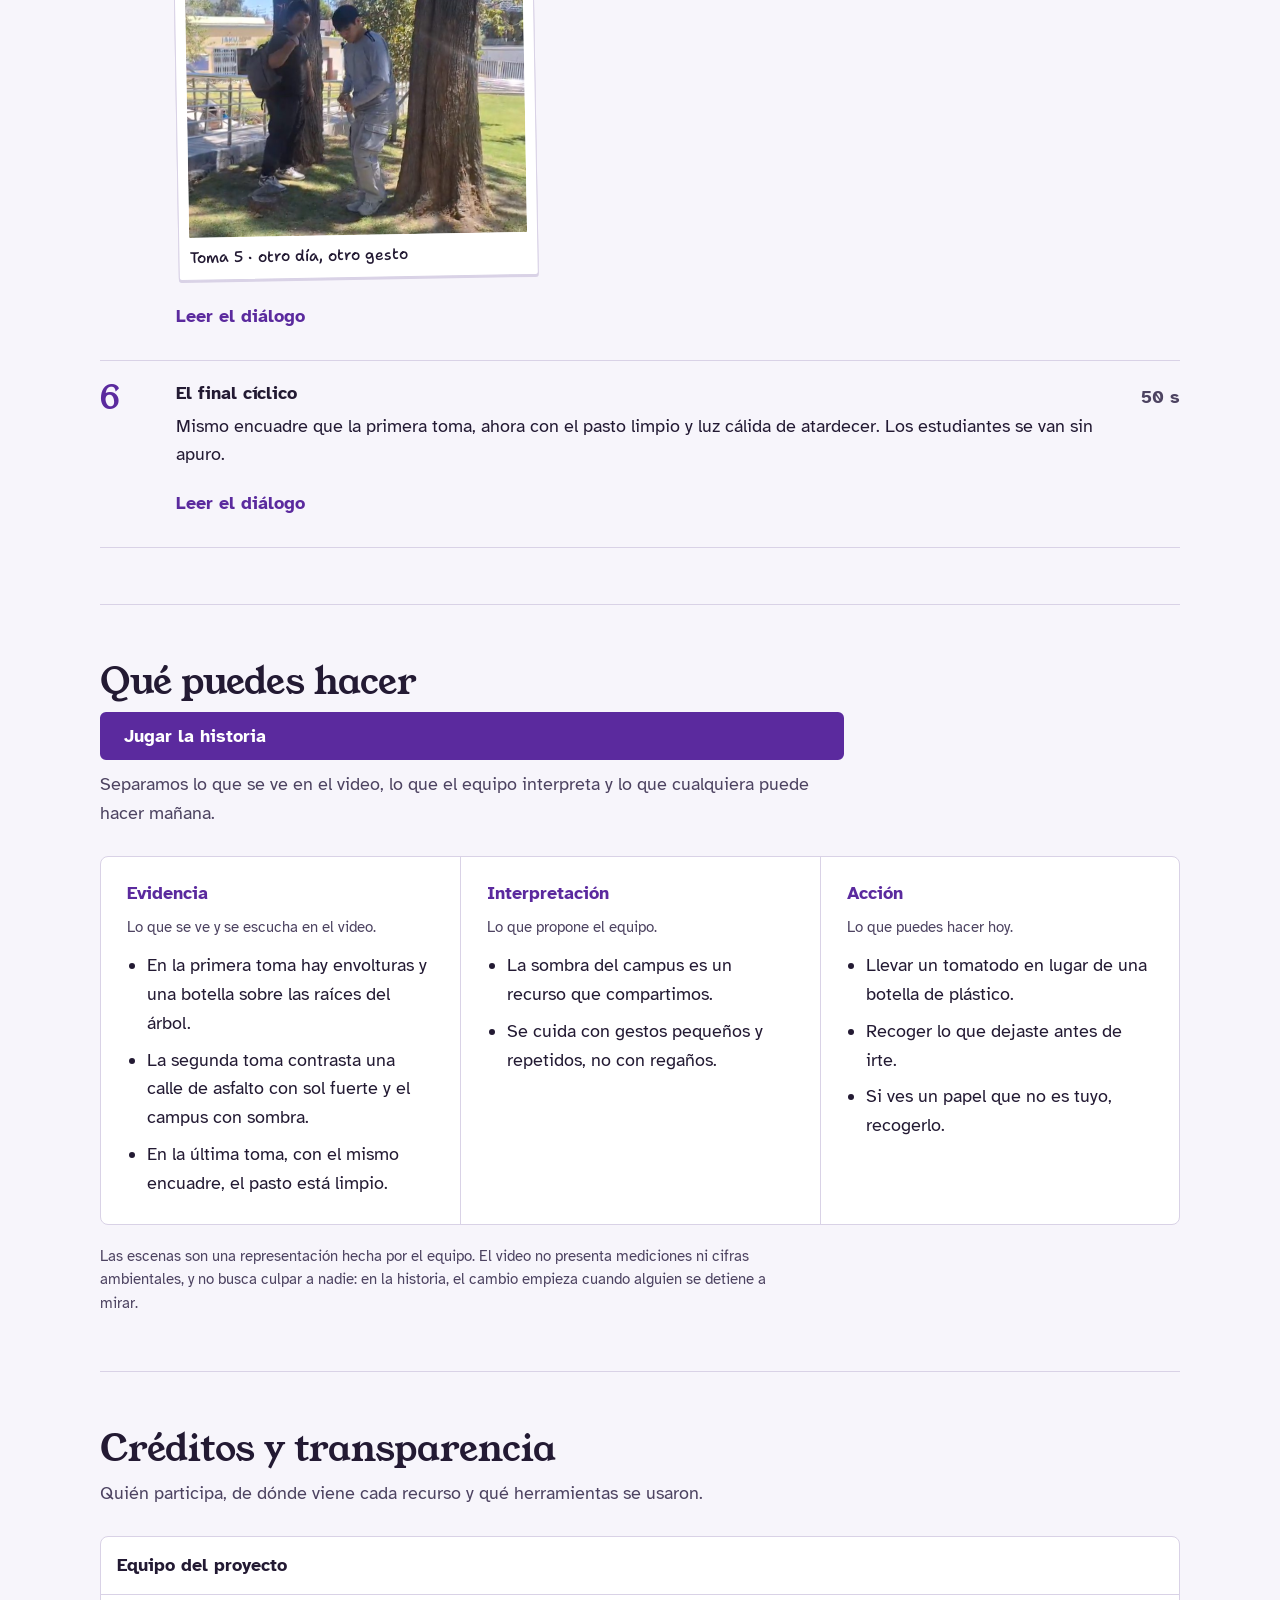
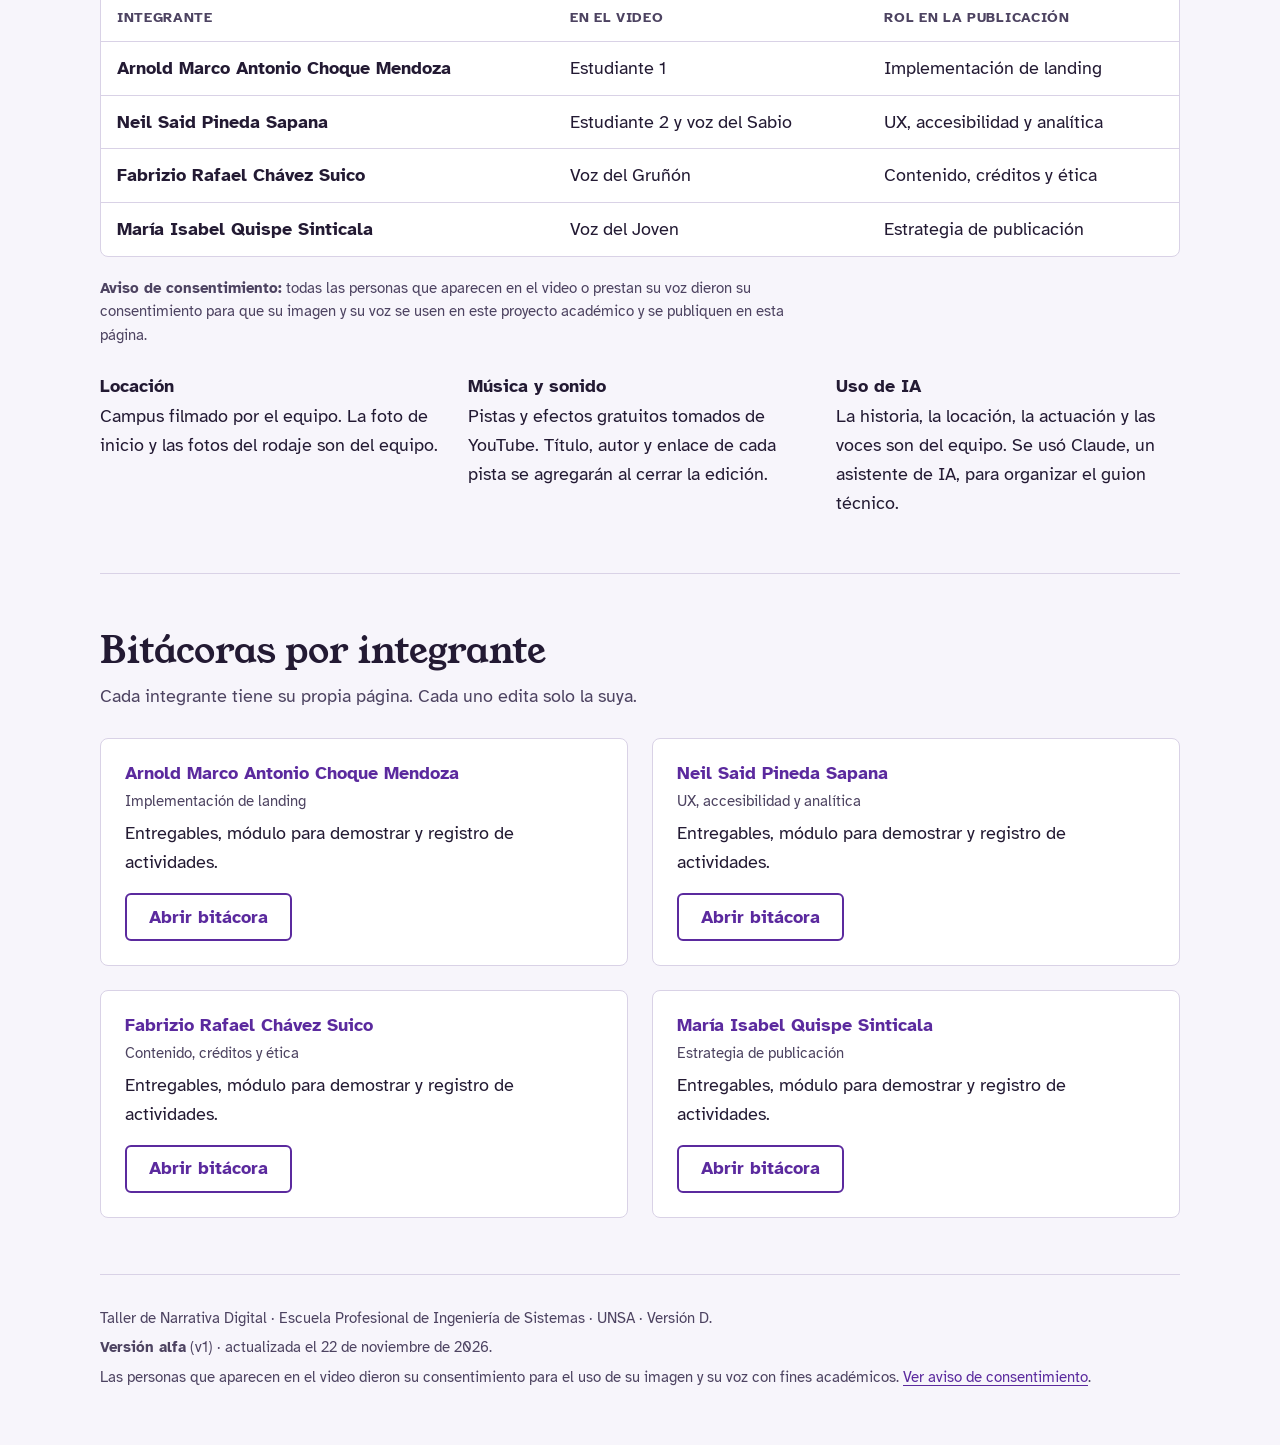
==== commit af020dcb: "Vincular twine Removed mention of report writing by AI assistant." ====
--- a/index.html
+++ b/index.html
@@ -204,6 +204,7 @@
     <section id="accion" aria-labelledby="t-accion">
       <div class="section-head">
         <h2 id="t-accion">Qué puedes hacer</h2>
+        <a class="btn primary" href="historia.html">Jugar la historia</a>
         <p class="lead">Separamos lo que se ve en el video, lo que el equipo interpreta y lo que cualquiera puede hacer mañana.</p>
       </div>
       <div class="triad">
@@ -269,7 +270,7 @@
         </div>
         <div>
           <h3>Uso de IA</h3>
-          <p>La historia, la locación, la actuación y las voces son del equipo. Se usó Claude, un asistente de IA, para organizar el guion técnico, armar esta página y redactar el informe del curso.</p>
+          <p>La historia, la locación, la actuación y las voces son del equipo. Se usó Claude, un asistente de IA, para organizar el guion técnico.</p>
         </div>
       </div>
     </section>
